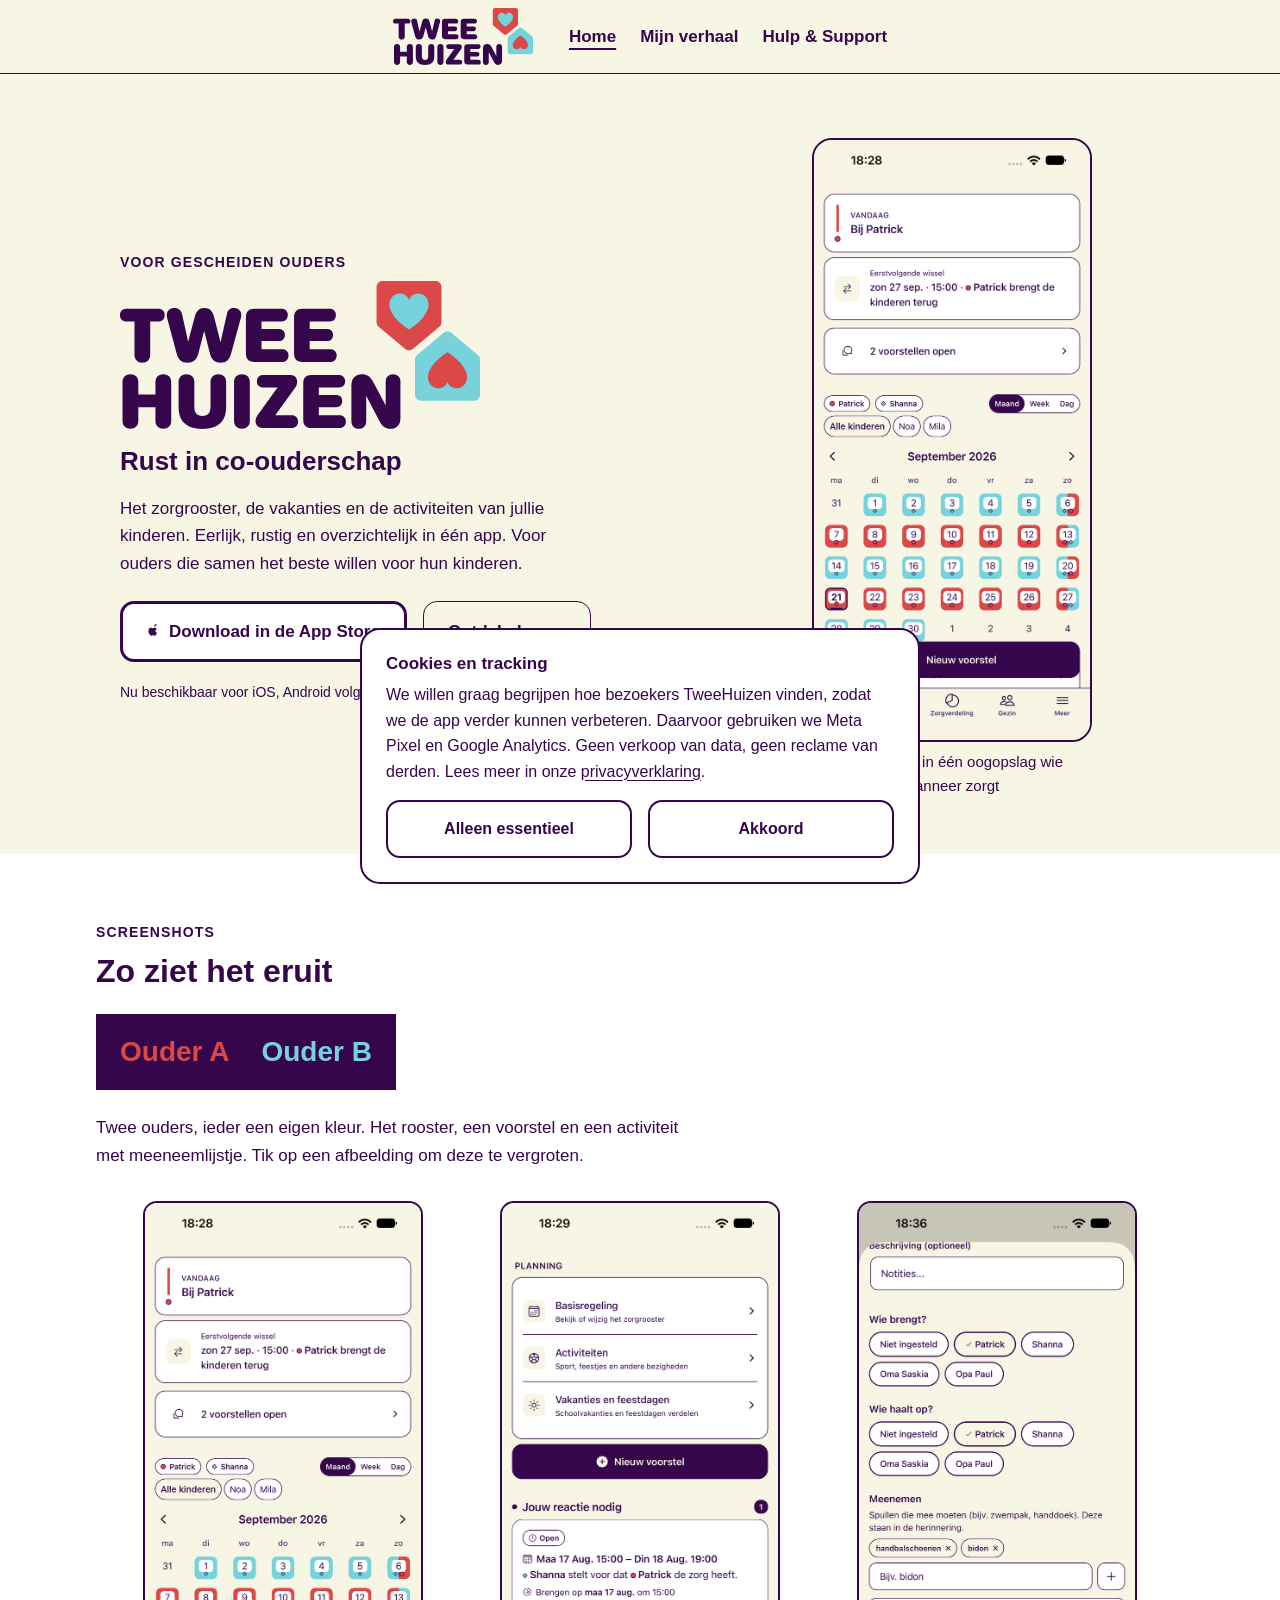
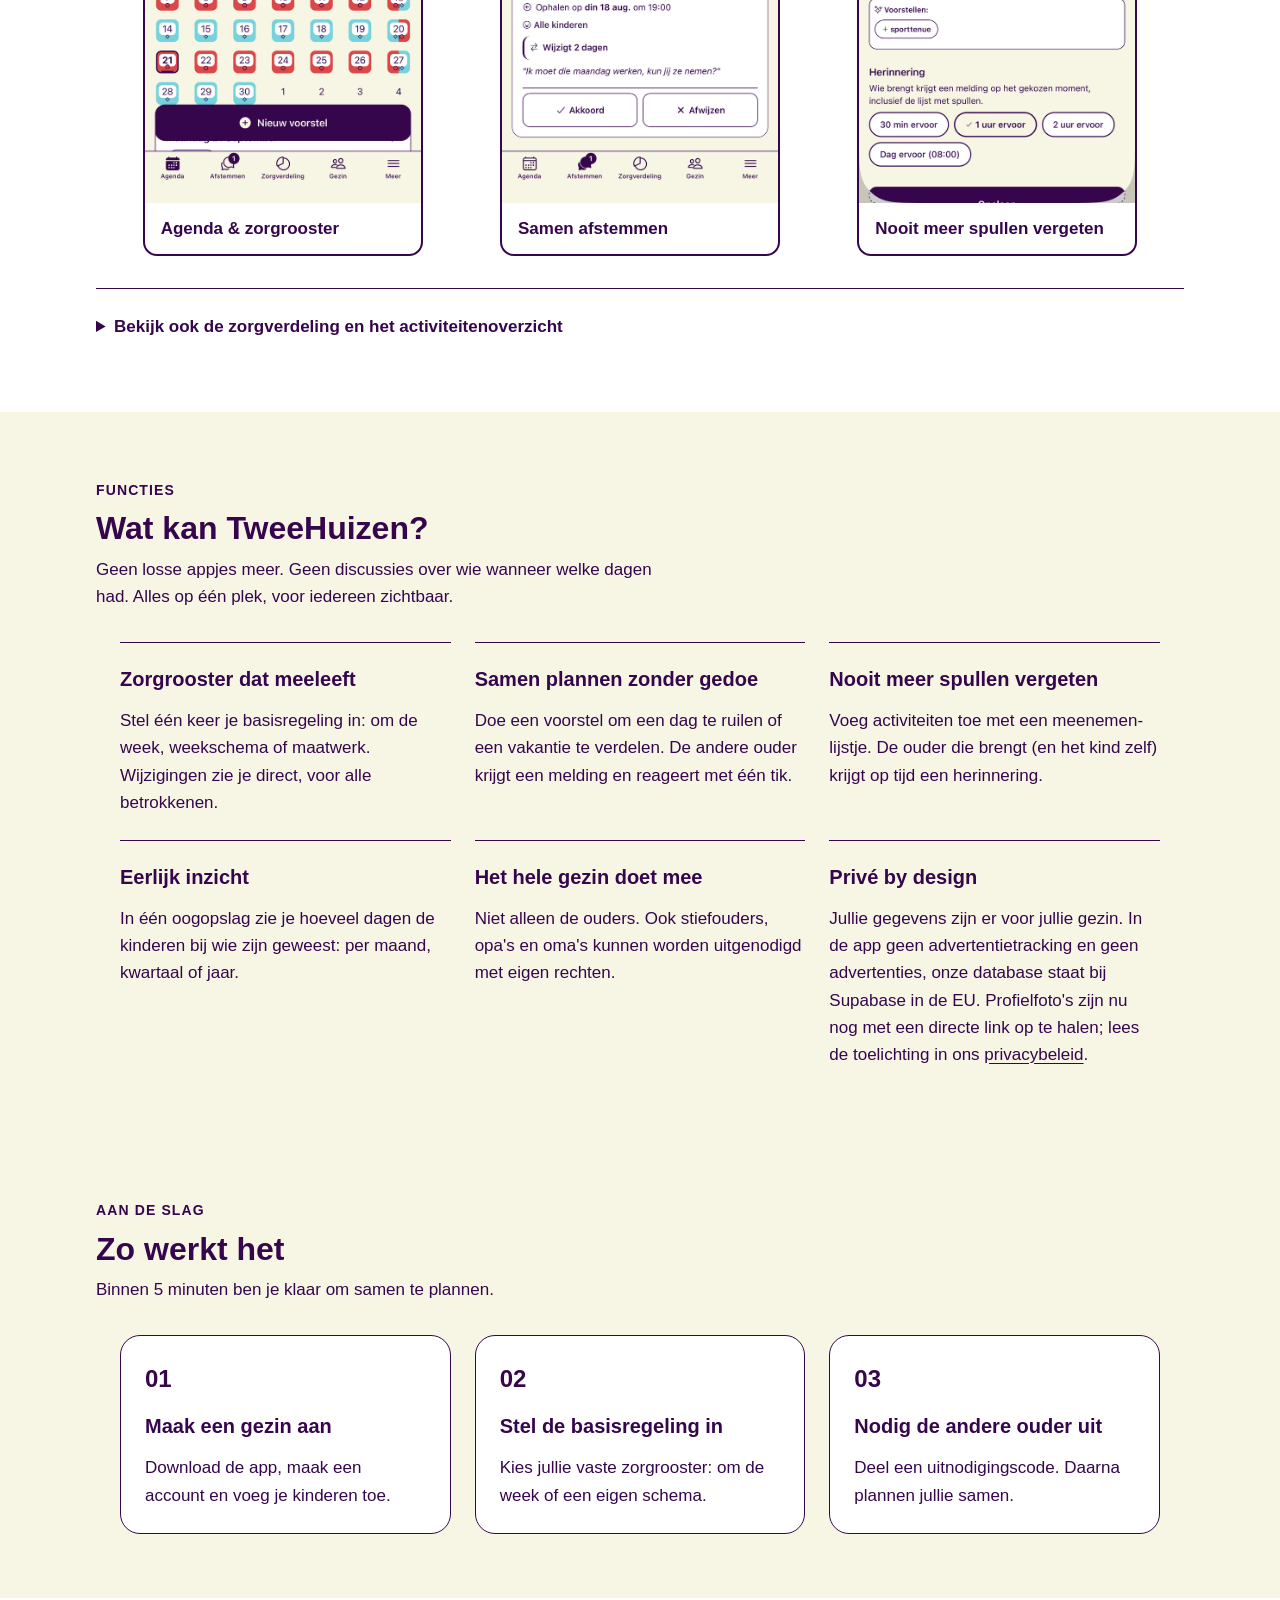
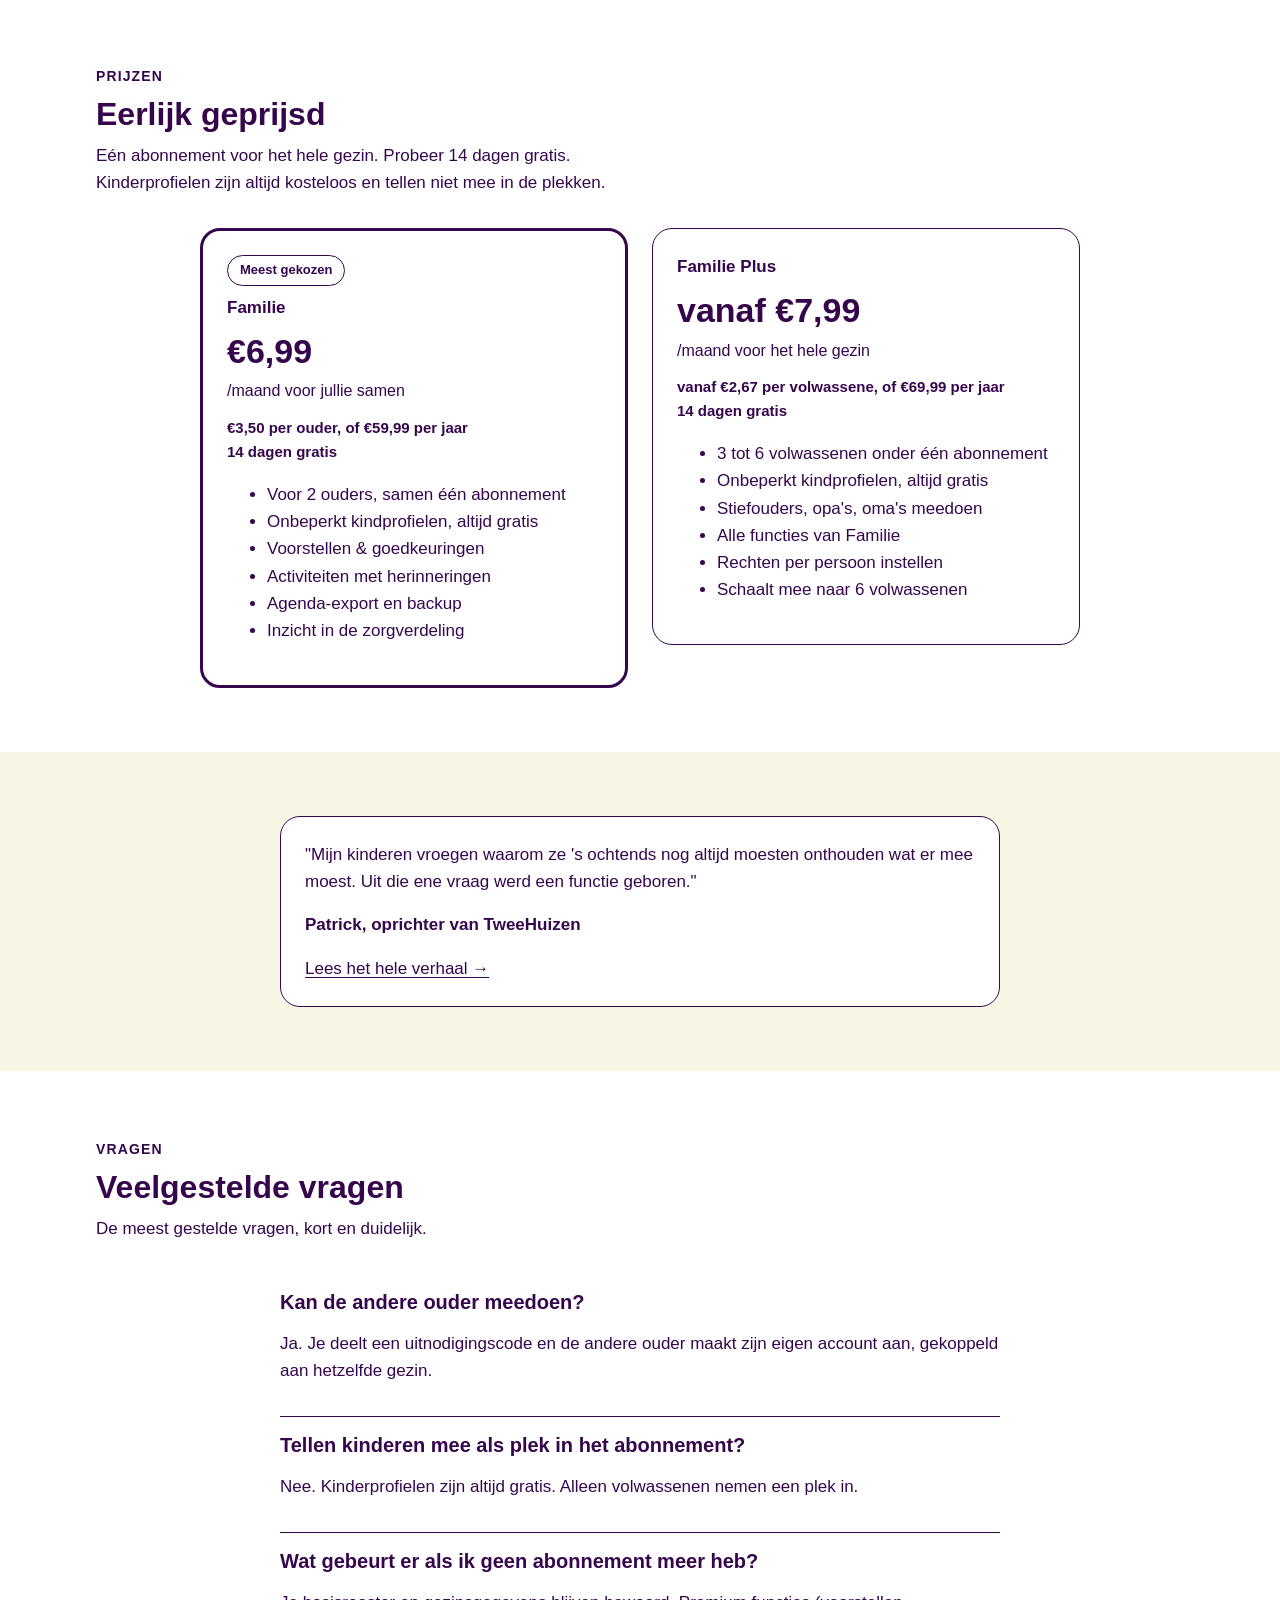
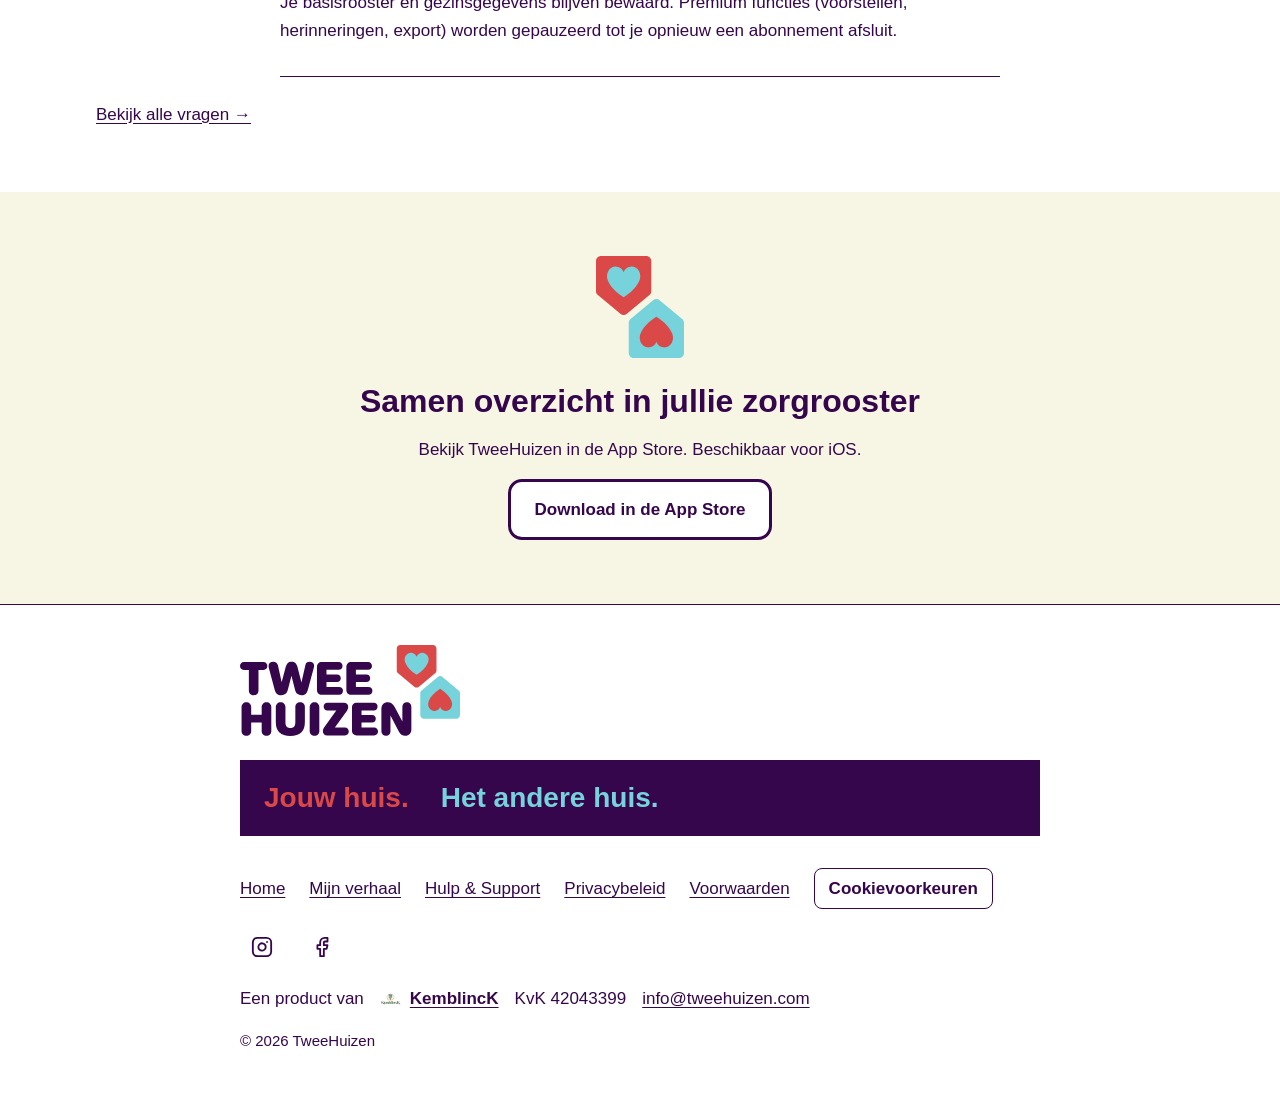
==== index.html @ 3ed76928 "Laat logo en ouderkleuren terugkomen in de site" ====
<!DOCTYPE html>
<html lang="nl">
<head>
<meta charset="utf-8">
<meta name="viewport" content="width=device-width, initial-scale=1">
<title>TweeHuizen | Rust in co-ouderschap</title>
<meta name="description" content="TweeHuizen helpt gescheiden ouders samen het zorgrooster te beheren. Eerlijk, rustig en overzichtelijk. Nu beschikbaar in de App Store.">
<meta name="theme-color" content="#36064D">
<link rel="canonical" href="https://tweehuizen.com/">

<meta property="og:type" content="website">
<meta property="og:site_name" content="TweeHuizen">
<meta property="og:title" content="TweeHuizen | Rust in co-ouderschap">
<meta property="og:description" content="Zorgrooster, vakanties en activiteiten in één app. Gemaakt door een vader van vijf, met zijn kinderen.">
<meta property="og:url" content="https://tweehuizen.com/">
<meta property="og:image" content="https://tweehuizen.com/assets/og-tweehuizen.png?v=2">
<meta property="og:image:width" content="1200">
<meta property="og:image:height" content="630">
<meta property="og:image:alt" content="TweeHuizen, rust in co-ouderschap. Nu in de App Store.">
<meta property="og:locale" content="nl_NL">
<meta name="twitter:card" content="summary_large_image">

<link rel="icon" type="image/png" href="assets/favicon-180.png?v=2">
<link rel="apple-touch-icon" href="assets/favicon-180.png?v=2">

<script type="application/ld+json">
{
  "@context": "https://schema.org",
  "@type": "SoftwareApplication",
  "name": "TweeHuizen",
  "applicationCategory": "LifestyleApplication",
  "operatingSystem": "iOS",
  "description": "Co-ouderschap app voor gescheiden ouders. Agenda, zorgverdeling, vakantieplanning en activiteiten met herinneringen.",
  "url": "https://tweehuizen.com",
  "downloadUrl": "https://apps.apple.com/nl/app/tweehuizen/id6761052772",
  "installUrl": "https://apps.apple.com/nl/app/tweehuizen/id6761052772",
  "inLanguage": "nl-NL",
  "offers": {
    "@type": "AggregateOffer",
    "lowPrice": "6.99",
    "priceCurrency": "EUR",
    "offerCount": "2"
  },
  "publisher": {
    "@type": "Organization",
    "name": "KemblincK",
    "url": "https://kemblinck.nl",
    "email": "info@kemblinck.nl",
    "address": {
      "@type": "PostalAddress",
      "addressLocality": "'s-Gravenhage",
      "addressCountry": "NL"
    },
    "identifier": [
      { "@type": "PropertyValue", "propertyID": "KvK", "value": "42043399" }
    ]
  }
}
</script>

<script type="application/ld+json">
{
  "@context": "https://schema.org",
  "@type": "FAQPage",
  "mainEntity": [
    {
      "@type": "Question",
      "name": "Kan de andere ouder meedoen?",
      "acceptedAnswer": {
        "@type": "Answer",
        "text": "Ja. Je deelt een uitnodigingscode en de andere ouder maakt zijn eigen account aan, gekoppeld aan hetzelfde gezin."
      }
    },
    {
      "@type": "Question",
      "name": "Tellen kinderen mee als plek in het abonnement?",
      "acceptedAnswer": {
        "@type": "Answer",
        "text": "Nee. Kinderprofielen zijn altijd gratis. Alleen volwassenen nemen een plek in."
      }
    },
    {
      "@type": "Question",
      "name": "Wat gebeurt er als ik geen abonnement meer heb?",
      "acceptedAnswer": {
        "@type": "Answer",
        "text": "Je basisrooster en gezinsgegevens blijven bewaard. Premium functies (voorstellen, herinneringen, export) worden gepauzeerd tot je opnieuw een abonnement afsluit."
      }
    }
  ]
}
</script>
<link rel="stylesheet" href="assets/stijl-v2.css?v=4">
</head>
<body>

<a class="skip-link" href="#main">Ga naar hoofdinhoud</a>


<nav class="topnav" aria-label="Hoofdnavigatie">
  <a class="nav-logo" href="index.html" aria-label="TweeHuizen, naar de homepagina"><img src="assets/TH_logo_dark.svg" alt="" width="140" height="57"></a>
  <a href="index.html" aria-current="page">Home</a>
  <a href="ons-verhaal.html">Mijn verhaal</a>
  <a href="support.html">Hulp &amp; Support</a>
</nav>

<main id="main">

<!-- ─── Hero ─────────────────────────── -->
<section class="hero">
  <div class="hero-grid">
    <div class="hero-text">
      <span class="hero-kicker">Voor gescheiden ouders</span>
      <h1 class="hero-logo">
        <img src="assets/TH_logo_dark.svg" alt="TweeHuizen" width="420" height="172">
      </h1>
      <p class="hero-payoff">Rust in co-ouderschap</p>
      <p class="hero-desc">
        Het zorgrooster, de vakanties en de activiteiten van jullie kinderen.
        Eerlijk, rustig en overzichtelijk in één app. Voor ouders die samen het
        beste willen voor hun kinderen.
      </p>
      <div class="hero-ctas">
        <a href="https://apps.apple.com/nl/app/tweehuizen/id6761052772"
           class="btn btn-primary"
           target="_blank"
           rel="noopener"
           aria-label="Download TweeHuizen in de App Store">
          <svg aria-hidden="true" focusable="false" width="14" height="16" viewBox="0 0 305 305" style="vertical-align:-2px;margin-right:8px;fill:currentColor;">
            <path d="M40.74 112.14c-19.06 33.07-6.94 83.27 14.13 113.7 10.53 15.21 21.18 28.86 35.78 28.86.27 0 .54-.01.82-.02 6.86-.27 11.81-2.38 16.6-4.42 5.38-2.3 10.95-4.67 19.7-4.67 8.32 0 13.62 2.3 18.74 4.51 5.05 2.19 10.27 4.45 17.96 4.31 16.43-.31 26.51-15.04 35.4-28.04 9.27-13.55 13.92-26.71 15.49-31.74l.06-.21c.3-.91-.13-1.91-1-2.34-.04-.02-.18-.07-.22-.09-2.95-1.21-28.84-12.43-29.11-43.61-.25-25.34 19.36-38.81 23.29-41.33l.18-.12c.42-.27.71-.71.81-1.21.1-.5-.01-1.02-.3-1.43-13.59-19.86-34.4-22.85-42.78-23.21-1.22-.12-2.48-.18-3.74-.18-9.83 0-19.25 3.71-26.82 6.7-5.23 2.06-9.74 3.84-12.86 3.84-3.5 0-8.04-1.8-13.29-3.89-7.03-2.79-15-5.96-23.43-5.96-.2 0-.4 0-.59.01-19.61.29-38.13 11.51-48.34 29.31zM205.61.21c-11.87.49-26.12 7.81-34.65 17.84-7.4 8.61-14.62 22.97-12.71 37.46.12.91.86 1.6 1.78 1.66.78.04 1.59.09 2.41.09 11.6 0 24.12-6.43 32.69-16.82 9-10.96 13.55-25.04 12.18-37.66-.11-.95-.95-1.65-1.7-1.57z"/>
          </svg>Download in de App Store
        </a>
        <a href="#wat-kan-tweehuizen" class="btn btn-secondary">Ontdek de app</a>
      </div>
      <span class="badge">Nu beschikbaar voor iOS, Android volgt</span>
    </div>
    <div class="hero-visual">
      <div>
        <div class="hero-phone">
          <img src="screenshots/v2/01-agenda.png" alt="De agenda in TweeHuizen met het zorgrooster: gekleurde dagen per ouder en de eerstvolgende wissel" width="640" height="1391" fetchpriority="high">
        </div>
        <p class="hero-phone-caption">De agenda: in één oogopslag wie wanneer zorgt</p>
      </div>
    </div>
  </div>
</section>

<!-- ─── App-screenshots ─────────────────── -->
<section class="section showcase">
  <div class="container">
    <span class="section-kicker">Screenshots</span>
    <h2 class="section-title">Zo ziet het eruit</h2>
    <p class="parent-colors roster-legend"><span class="parent-text-a">Ouder A</span><span class="parent-text-b">Ouder B</span></p>
    <p class="section-sub">Twee ouders, ieder een eigen kleur. Het rooster, een voorstel en een activiteit met meeneemlijstje. Tik op een afbeelding om deze te vergroten.</p>

    <div class="shots-row">
      <figure class="shot">
        <a class="shot-btn" href="screenshots/v2/01-agenda.png" aria-label="Vergroot screenshot: agenda en zorgrooster">
          <img src="screenshots/v2/01-agenda.png" alt="Agendaweergave met het zorgrooster in TweeHuizen" width="640" height="1391" loading="lazy">
        </a>
        <figcaption>Agenda &amp; zorgrooster</figcaption>
      </figure>
      <figure class="shot">
        <a class="shot-btn" href="screenshots/v2/02-afstemmen.png" aria-label="Vergroot screenshot: samen afstemmen">
          <img src="screenshots/v2/02-afstemmen.png" alt="Voorstel om een dag te ruilen, met goedkeuring in één tik" width="640" height="1391" loading="lazy">
        </a>
        <figcaption>Samen afstemmen</figcaption>
      </figure>
      <figure class="shot">
        <a class="shot-btn" href="screenshots/v2/06-activiteit-detail.png" aria-label="Vergroot screenshot: activiteit met meenemen-lijstje">
          <img src="screenshots/v2/06-activiteit-detail.png" alt="Activiteit met meenemen-lijstje" width="640" height="1391" loading="lazy">
        </a>
        <figcaption>Nooit meer spullen vergeten</figcaption>
      </figure>
    </div>
    <details class="extra-shots">
      <summary>Bekijk ook de zorgverdeling en het activiteitenoverzicht</summary>
      <div class="shots-row shots-extra">
      <figure class="shot">
        <a class="shot-btn" href="screenshots/v2/03-zorgverdeling.png" aria-label="Vergroot screenshot: eerlijk inzicht in de zorgverdeling">
          <img src="screenshots/v2/03-zorgverdeling.png" alt="Inzicht in de zorgverdeling per maand" width="640" height="1391" loading="lazy">
        </a>
        <figcaption>Eerlijk inzicht</figcaption>
      </figure>
      <figure class="shot">
        <a class="shot-btn" href="screenshots/v2/05-activiteiten.png" aria-label="Vergroot screenshot: activiteiten en herinneringen">
          <img src="screenshots/v2/05-activiteiten.png" alt="Overzicht van activiteiten met herinneringen" width="640" height="1391" loading="lazy">
        </a>
        <figcaption>Activiteiten &amp; herinneringen</figcaption>
      </figure>
      </div>
    </details>
  </div>
</section>

<!-- ─── Wat kan TweeHuizen? ─────────── -->
<section class="section" id="wat-kan-tweehuizen">
  <div class="container">
    <span class="section-kicker">Functies</span>
    <h2 class="section-title">Wat kan TweeHuizen?</h2>
    <p class="section-sub">
      Geen losse appjes meer. Geen discussies over wie wanneer welke dagen had.
      Alles op één plek, voor iedereen zichtbaar.
    </p>

    <div class="features-grid">
      <div class="feature">
        <h3>Zorgrooster dat meeleeft</h3>
        <p>Stel één keer je basisregeling in: om de week, weekschema of maatwerk.
           Wijzigingen zie je direct, voor alle betrokkenen.</p>
      </div>

      <div class="feature">
        <h3>Samen plannen zonder gedoe</h3>
        <p>Doe een voorstel om een dag te ruilen of een vakantie te verdelen.
           De andere ouder krijgt een melding en reageert met één tik.</p>
      </div>

      <div class="feature">
        <h3>Nooit meer spullen vergeten</h3>
        <p>Voeg activiteiten toe met een meenemen-lijstje. De ouder die brengt
           (en het kind zelf) krijgt op tijd een herinnering.</p>
      </div>

      <div class="feature">
        <h3>Eerlijk inzicht</h3>
        <p>In één oogopslag zie je hoeveel dagen de kinderen bij wie zijn
           geweest: per maand, kwartaal of jaar.</p>
      </div>

      <div class="feature">
        <h3>Het hele gezin doet mee</h3>
        <p>Niet alleen de ouders. Ook stiefouders, opa's en oma's kunnen
           worden uitgenodigd met eigen rechten.</p>
      </div>

      <div class="feature">
        <h3>Privé by design</h3>
        <p>Jullie gegevens zijn er voor jullie gezin. In de app geen advertentietracking
           en geen advertenties, onze database staat bij Supabase in de EU. Profielfoto's zijn nu nog met een directe link op te halen; lees de toelichting in ons <a href="privacy.html">privacybeleid</a>.</p>
      </div>
    </div>
  </div>
</section>

<!-- ─── Hoe het werkt ──────────────────── -->
<section class="section">
  <div class="container">
    <span class="section-kicker">Aan de slag</span>
    <h2 class="section-title">Zo werkt het</h2>
    <p class="section-sub">Binnen 5 minuten ben je klaar om samen te plannen.</p>

    <ol class="steps">
      <li class="step">
        <h3>Maak een gezin aan</h3>
        <p>Download de app, maak een account en voeg je kinderen toe.</p>
      </li>
      <li class="step">
        <h3>Stel de basisregeling in</h3>
        <p>Kies jullie vaste zorgrooster: om de week of een eigen schema.</p>
      </li>
      <li class="step">
        <h3>Nodig de andere ouder uit</h3>
        <p>Deel een uitnodigingscode. Daarna plannen jullie samen.</p>
      </li>

    </ol>
  </div>
</section>

<!-- ─── Abonnementen ───────────────────── -->
<section class="section vlak-wit">
  <div class="container">
    <span class="section-kicker">Prijzen</span>
    <h2 class="section-title">Eerlijk geprijsd</h2>
    <p class="section-sub">
      Eén abonnement voor het hele gezin. Probeer 14 dagen gratis.
      Kinderprofielen zijn altijd kosteloos en tellen niet mee in de plekken.
    </p>

    <div class="plans">
      <div class="plan popular">
        <span class="plan-tag">Meest gekozen</span>
        <div class="plan-name">Familie</div>
        <div class="plan-price">€6,99<small> /maand voor jullie samen</small></div>
        <div class="plan-yearly">€3,50 per ouder, of €59,99 per jaar</div>
        <div class="plan-trial">14 dagen gratis</div>
        <ul>
          <li>Voor 2 ouders, samen één abonnement</li>
          <li>Onbeperkt kindprofielen, altijd gratis</li>
          <li>Voorstellen &amp; goedkeuringen</li>
          <li>Activiteiten met herinneringen</li>
          <li>Agenda-export en backup</li>
          <li>Inzicht in de zorgverdeling</li>
        </ul>
      </div>

      <div class="plan">
        <div class="plan-name">Familie Plus</div>
        <div class="plan-price">vanaf €7,99<small> /maand voor het hele gezin</small></div>
        <div class="plan-yearly">vanaf €2,67 per volwassene, of €69,99 per jaar</div>
        <div class="plan-trial">14 dagen gratis</div>
        <ul>
          <li>3 tot 6 volwassenen onder één abonnement</li>
          <li>Onbeperkt kindprofielen, altijd gratis</li>
          <li>Stiefouders, opa's, oma's meedoen</li>
          <li>Alle functies van Familie</li>
          <li>Rechten per persoon instellen</li>
          <li>Schaalt mee naar 6 volwassenen</li>
        </ul>
      </div>
    </div>
  </div>
</section>

<!-- ─── Verhaal teaser ─────────────────── -->
<section class="section">
  <div class="container">
    <div class="story-teaser">
      <blockquote>
        "Mijn kinderen vroegen waarom ze 's ochtends nog altijd moesten onthouden
        wat er mee moest. Uit die ene vraag werd een functie geboren."
      </blockquote>
      <p class="story-teaser-author">Patrick, oprichter van TweeHuizen</p>
      <a href="ons-verhaal.html">Lees het hele verhaal →</a>
    </div>
  </div>
</section>

<!-- ─── FAQ teaser ──────────────────────── -->
<section class="section vlak-wit">
  <div class="container">
    <span class="section-kicker">Vragen</span>
    <h2 class="section-title">Veelgestelde vragen</h2>
    <p class="section-sub">De meest gestelde vragen, kort en duidelijk.</p>

    <div class="faq-list">
      <div class="faq-item">
        <h3>Kan de andere ouder meedoen?</h3>
        <p>Ja. Je deelt een uitnodigingscode en de andere ouder maakt zijn eigen
           account aan, gekoppeld aan hetzelfde gezin.</p>
      </div>
      <div class="faq-item">
        <h3>Tellen kinderen mee als plek in het abonnement?</h3>
        <p>Nee. Kinderprofielen zijn altijd gratis. Alleen volwassenen nemen een plek in.</p>
      </div>
      <div class="faq-item">
        <h3>Wat gebeurt er als ik geen abonnement meer heb?</h3>
        <p>Je basisrooster en gezinsgegevens blijven bewaard. Premium functies
           (voorstellen, herinneringen, export) worden gepauzeerd tot je opnieuw
           een abonnement afsluit.</p>
      </div>
    </div>

    <div class="faq-more">
      <a href="support.html">Bekijk alle vragen →</a>
    </div>
  </div>
</section>

<section class="section download-section">
  <div class="container">
    <img class="download-brand" src="assets/TH_icon.svg" alt="" width="88" height="88">
    <h2>Samen overzicht in jullie zorgrooster</h2>
    <p>Bekijk TweeHuizen in de App Store. Beschikbaar voor iOS.</p>
    <a class="btn btn-primary" href="https://apps.apple.com/nl/app/tweehuizen/id6761052772" target="_blank" rel="noopener">Download in de App Store</a>
  </div>
</section>
</main>

<!-- ─── Footer ──────────────────────────── -->
<footer class="footer" role="contentinfo">
  <div class="footer-container">
    <a class="footer-brand" href="index.html" aria-label="TweeHuizen"><img src="assets/TH_logo_dark.svg" alt="" width="220" height="90"></a>
    <p class="parent-colors footer-parent-colors"><span class="parent-text-a">Jouw huis.</span> <span class="parent-text-b">Het andere huis.</span></p>
    <div class="footer-links">
      <a href="index.html">Home</a>
      <span aria-hidden="true"> · </span>
      <a href="ons-verhaal.html">Mijn verhaal</a>
      <span aria-hidden="true"> · </span>
      <a href="support.html">Hulp &amp; Support</a>
      <span aria-hidden="true"> · </span>
      <a href="privacy.html">Privacybeleid</a>
      <span aria-hidden="true"> · </span>
      <a href="voorwaarden.html">Voorwaarden</a>
    
      <button type="button" class="cookie-link" onclick="window.tweeHuizenCookievoorkeuren &amp;&amp; window.tweeHuizenCookievoorkeuren();">Cookievoorkeuren</button>
    </div>
    <nav class="footer-social" aria-label="Volg TweeHuizen op social media">
      <a href="https://www.instagram.com/twee.huizen" target="_blank" rel="noopener" aria-label="TweeHuizen op Instagram">
        <svg viewBox="0 0 24 24" fill="none" stroke="currentColor" stroke-width="2" stroke-linecap="round" stroke-linejoin="round" aria-hidden="true">
          <rect x="2" y="2" width="20" height="20" rx="5" ry="5"></rect>
          <path d="M16 11.37A4 4 0 1 1 12.63 8 4 4 0 0 1 16 11.37z"></path>
          <line x1="17.5" y1="6.5" x2="17.51" y2="6.5"></line>
        </svg>
      </a>
      <a href="https://www.facebook.com/share/1awK8HkGwE/" target="_blank" rel="noopener" aria-label="TweeHuizen op Facebook">
        <svg viewBox="0 0 24 24" fill="none" stroke="currentColor" stroke-width="2" stroke-linecap="round" stroke-linejoin="round" aria-hidden="true">
          <path d="M18 2h-3a5 5 0 0 0-5 5v3H7v4h3v8h4v-8h3l1-4h-4V7a1 1 0 0 1 1-1h3z"></path>
        </svg>
      </a>
    </nav>
    <address class="footer-legal">
      Een product van <a href="https://kemblinck.nl" class="footer-kemblinck"><img src="kemblinck-logo-64.png?v=1" alt="" class="footer-kemblinck__logo" width="22" height="22"><strong>KemblincK</strong></a><br>
      KvK 42043399<span class="footer-sep" aria-hidden="true">·</span><a href="mailto:info@tweehuizen.com">info@tweehuizen.com</a>
    </address>
    <div class="footer-copy">&copy; <span id="year">2026</span> TweeHuizen</div>
  </div>
</footer>

<script>
  var y = document.getElementById('year');
  if (y) { y.textContent = new Date().getFullYear(); }
</script>

<!-- Lightbox voor de app-screenshots. Toegankelijk conform review:
     focus-containment (Tab blijft binnen de dialog), Escape, focus terug
     naar de opener, iOS-veilige scroll-lock, boven de cookiebanner. -->
<div class="lightbox" id="lightbox" role="dialog" aria-modal="true" aria-labelledby="lightbox-caption" hidden>
  <button type="button" class="lightbox-close" id="lightbox-close" aria-label="Sluiten">&times;</button>
  <figure style="margin:0;display:flex;flex-direction:column;align-items:center;gap:14px;">
    <img id="lightbox-img" src="" alt="">
    <figcaption id="lightbox-caption"></figcaption>
  </figure>
</div>
<script>
(function () {
  'use strict';
  var box = document.getElementById('lightbox');
  var img = document.getElementById('lightbox-img');
  var caption = document.getElementById('lightbox-caption');
  var closeBtn = document.getElementById('lightbox-close');
  var opener = null;
  var savedScrollY = 0;

  function lockScroll() {
    // iOS Safari: overflow:hidden op body is niet genoeg; position:fixed
    // met bewaarde scrollpositie voorkomt scroll-bleed en positieverlies.
    savedScrollY = window.pageYOffset || document.documentElement.scrollTop || 0;
    document.body.style.position = 'fixed';
    document.body.style.top = -savedScrollY + 'px';
    document.body.style.width = '100%';
  }
  function unlockScroll() {
    document.body.style.position = '';
    document.body.style.top = '';
    document.body.style.width = '';
    window.scrollTo(0, savedScrollY);
  }
  function open(link) {
    var thumb = link.querySelector('img');
    var fig = link.parentNode;
    var cap = fig ? fig.querySelector('figcaption') : null;
    img.src = thumb.currentSrc || thumb.src;
    img.alt = thumb.alt;
    caption.textContent = cap ? cap.textContent : 'Vergroot screenshot';
    opener = link;
    box.hidden = false;
    document.querySelectorAll('body > *:not(#lightbox)').forEach(function (el) { el.inert = true; });
    lockScroll();
    closeBtn.focus();
  }
  function close() {
    box.hidden = true;
    document.querySelectorAll('body > *').forEach(function (el) { el.inert = false; });
    img.src = '';
    unlockScroll();
    if (opener) { opener.focus(); opener = null; }
  }
  Array.prototype.forEach.call(document.querySelectorAll('.shot-btn'), function (link) {
    link.addEventListener('click', function (e) {
      e.preventDefault(); // zonder JS opent de href de afbeelding zelf
      open(link);
    });
  });
  closeBtn.addEventListener('click', close);
  box.addEventListener('click', function (e) { if (e.target === box) close(); });
  document.addEventListener('keydown', function (e) {
    if (box.hidden) return;
    if (e.key === 'Escape' || e.key === 'Esc') close();
    // Focus-containment: de sluitknop is het enige interactieve element in
    // de dialog, dus Tab en Shift+Tab blijven daarop staan (aria-modal).
    if (e.key === 'Tab') { e.preventDefault(); closeBtn.focus(); }
  });
})();
</script>
<script src="consent.js?v=3" defer></script>
</body>
</html>
---- assets/stijl-v2.css ----
/* TweeHuizen, huisstijl van Steven. Eén stijlblad voor alle pagina's.
   Volgorde: tokens, basis, componenten, paginavarianten, mediaqueries.
   Regels die niet onderhandelbaar zijn:
   1. Alleen deze vier kleuren plus wit. Geen afgeleide tinten.
   2. Gewone tekst is paars op crème of paars op wit.
      Aanvulling Patrick 21 september: koraal en aqua ook als tekstkleur.
      Gebruik deze accenten groot en vet op paars voor voldoende contrast.
   3. Koraal is ouder A, aqua is ouder B. Geen decoratie.
   4. Geen gradients, schaduwen of filters. De overlay van de lightbox is de
      enige transparantie. */

:root {
  --merk-paars: #36064D;
  --merk-creme: #F7F6E5;
  --merk-koraal: #DA4848;
  --merk-aqua: #76D2DB;
  --merk-wit: #FFFFFF;

  --achtergrond: var(--merk-creme);
  --oppervlak: var(--merk-wit);
  --tekst: var(--merk-paars);
  --rand: var(--merk-paars);
  --actie: var(--merk-paars);
  --op-actie: var(--merk-paars);
  --ouder-a: var(--merk-koraal);
  --ouder-b: var(--merk-aqua);
  --overlay: rgba(54, 6, 77, 0.55);

  /* Eén plek voor het lettertype. Zodra het besluit A, B of C valt, is dit
     de enige regel die verandert. */
  --letter-kop: -apple-system, BlinkMacSystemFont, "Segoe UI", Roboto, sans-serif;
  --letter-tekst: -apple-system, BlinkMacSystemFont, "Segoe UI", Roboto, sans-serif;

  --ruimte-xs: 4px;
  --ruimte-s: 8px;
  --ruimte-m: 16px;
  --ruimte-l: 24px;
  --ruimte-xl: 40px;
  --ruimte-xxl: 64px;
  --rond-s: 8px;
  --rond-m: 14px;
  --rond-l: 20px;
  --lijn: 1px solid var(--rand);
  --lijn-dik: 2px solid var(--rand);
  --breedte: 800px;
}

/* ─── Basis ─────────────────────────────────────────── */

*, *::before, *::after { box-sizing: border-box; }

html { -webkit-text-size-adjust: 100%; }

body {
  margin: 0;
  background: var(--achtergrond);
  color: var(--tekst);
  font-family: var(--letter-tekst);
  font-size: 17px;
  line-height: 1.6;
}

h1, h2, h3 {
  font-family: var(--letter-kop);
  font-weight: 700;
  line-height: 1.2;
  margin: 0 0 var(--ruimte-m);
}

h1 { font-size: clamp(32px, 6vw, 48px); }
h2 { font-size: clamp(24px, 4vw, 32px); }
h3 { font-size: 20px; }

p { margin: 0 0 var(--ruimte-m); }

a { color: var(--tekst); text-decoration: underline; text-underline-offset: 3px; }

a:focus-visible, button:focus-visible, summary:focus-visible, [tabindex]:focus-visible {
  outline: 2px solid var(--actie);
  outline-offset: 2px;
  border-radius: var(--rond-s);
}

/* Focus blijft zichtbaar op de witte voettekst. */
.footer a:focus-visible, .footer button:focus-visible, .voettekst a:focus-visible {
  outline-color: var(--actie);
}

/* De schermafbeeldingknoppen snijden een buitenliggende rand af, dus die
   markering gaat naar binnen. */
.shot-btn:focus-visible { outline: none; }
.shot-btn:focus-visible .shot { outline: 3px solid var(--actie); outline-offset: -3px; }

img { max-width: 100%; height: auto; }

/* Ankers moeten onder de vaste navigatie uit komen. */
:target, [id] { scroll-margin-top: 88px; }

.container { max-width: var(--breedte); margin: 0 auto; padding: 0 var(--ruimte-l); }

.overslaan {
  position: absolute;
  left: -9999px;
}
.overslaan:focus {
  left: var(--ruimte-m);
  top: var(--ruimte-m);
  z-index: 200;
  background: var(--oppervlak);
  padding: var(--ruimte-s) var(--ruimte-m);
  border: var(--lijn-dik);
  border-radius: var(--rond-s);
}

/* ─── Componenten ───────────────────────────────────── */

.topnav {
  position: sticky;
  top: 0;
  z-index: 100;
  background: var(--achtergrond);
  border-bottom: var(--lijn);
  padding: var(--ruimte-m) var(--ruimte-l);
  text-align: center;
}
.topnav a { margin: 0 var(--ruimte-m); text-decoration: none; font-weight: 600; }
.topnav a:hover { text-decoration: underline; }

.knop {
  display: inline-flex;
  align-items: center;
  gap: var(--ruimte-s);
  padding: 14px var(--ruimte-l);
  border-radius: var(--rond-m);
  font-weight: 700;
  text-decoration: none;
  border: var(--lijn-dik);
  cursor: pointer;
}
.knop-primair { background: var(--oppervlak); color: var(--tekst); border-color: var(--actie); }
.knop-secundair { background: var(--oppervlak); color: var(--tekst); }

.kaart {
  background: var(--oppervlak);
  border: var(--lijn);
  border-radius: var(--rond-l);
  padding: var(--ruimte-l);
}

.vlak-creme { background: var(--achtergrond); }

/* Ouderkleuren: alleen als VLAK met een paars label ernaast, nooit als
   tekstkleur. Aqua krijgt een paarse contour omdat het zelf te licht is. */
.ouder-stip {
  display: inline-block;
  width: 14px;
  height: 14px;
  border-radius: 50%;
  border: 1px solid var(--rand);
  vertical-align: -2px;
  margin-right: var(--ruimte-xs);
}
.ouder-a { background: var(--ouder-a); }
.ouder-b { background: var(--ouder-b); }

.lijst-vink { list-style: none; padding: 0; margin: 0; }
.lijst-vink li { padding-left: 28px; position: relative; margin-bottom: var(--ruimte-s); }
.lijst-vink li::before {
  content: "";
  position: absolute;
  left: 0;
  top: 8px;
  width: 14px;
  height: 8px;
  border-left: var(--lijn-dik);
  border-bottom: var(--lijn-dik);
  transform: rotate(-45deg);
}

details.faq {
  border-bottom: var(--lijn);
  padding: var(--ruimte-m) 0;
}
details.faq summary {
  cursor: pointer;
  font-weight: 700;
  list-style: none;
  display: flex;
  justify-content: space-between;
  gap: var(--ruimte-m);
}
details.faq summary::-webkit-details-marker { display: none; }
details.faq summary::after { content: "+"; font-weight: 700; }
details.faq[open] summary::after { content: "\2212"; }

.schermbeeld {
  border: var(--lijn-dik);
  border-radius: var(--rond-l);
  background: var(--oppervlak);
  padding: var(--ruimte-s);
}

.voettekst {
  background: var(--oppervlak);
  color: var(--tekst);
  padding: var(--ruimte-xl) var(--ruimte-l);
  margin-top: var(--ruimte-xxl);
}
.voettekst a { color: var(--tekst); }

.banner-cookies {
  position: fixed;
  left: var(--ruimte-m);
  right: var(--ruimte-m);
  bottom: var(--ruimte-m);
  z-index: 150;
  background: var(--oppervlak);
  border: var(--lijn-dik);
  border-radius: var(--rond-l);
  padding: var(--ruimte-l);
}

.overlay-laag {
  position: fixed;
  inset: 0;
  background: var(--overlay);
  z-index: 140;
}

/* ─── Mediaqueries ──────────────────────────────────── */

@media (max-width: 480px) {
  body { font-size: 16px; }
  .container { padding: 0 var(--ruimte-m); }
  .topnav a { margin: 0 var(--ruimte-s); }
  .voettekst { padding: var(--ruimte-l) var(--ruimte-m); }
}

/* ─── Paginaonderdelen van index.html ───────────────── */

.hero { padding: var(--ruimte-xxl) var(--ruimte-l) var(--ruimte-xl); }
.hero-grid {
  max-width: 1040px;
  margin: 0 auto;
  display: grid;
  grid-template-columns: 1fr 1fr;
  gap: var(--ruimte-xl);
  align-items: center;
}
.hero-kicker, .section-kicker {
  display: inline-block;
  font-size: 14px;
  font-weight: 700;
  letter-spacing: 0.08em;
  text-transform: uppercase;
  margin-bottom: var(--ruimte-s);
}
.hero-logo { margin-bottom: var(--ruimte-xs); }
.hero-payoff { font-size: 20px; font-weight: 600; margin-bottom: var(--ruimte-m); }
.hero-desc { max-width: 46ch; }
.hero-ctas { display: flex; flex-wrap: wrap; gap: var(--ruimte-m); margin: var(--ruimte-l) 0 var(--ruimte-m); }
.hero-phone { border: var(--lijn-dik); border-radius: var(--rond-l); overflow: hidden; background: var(--oppervlak); }
.hero-phone img { display: block; }
.hero-phone-caption { font-size: 15px; margin-top: var(--ruimte-s); text-align: center; }

.badge {
  display: inline-block;
  border: var(--lijn);
  border-radius: 999px;
  padding: 6px 14px;
  font-size: 14px;
  font-weight: 600;
}

.btn { /* oude naam, zelfde gedrag als .knop */
  display: inline-flex;
  align-items: center;
  padding: 14px var(--ruimte-l);
  border-radius: var(--rond-m);
  font-weight: 700;
  text-decoration: none;
  border: var(--lijn-dik);
}
.btn-primary { background: var(--oppervlak); color: var(--tekst); }
.btn-secondary { background: var(--oppervlak); color: var(--tekst); }

.pillars { padding: var(--ruimte-xl) var(--ruimte-l); }
.pillars-grid, .features-grid, .steps, .plans, .shots-row {
  max-width: 1040px;
  margin: 0 auto;
  display: grid;
  gap: var(--ruimte-l);
}
.pillars-grid, .features-grid, .steps { grid-template-columns: repeat(3, 1fr); }
.plans { grid-template-columns: repeat(2, 1fr); max-width: 760px; }
.shots-row { grid-template-columns: repeat(3, 1fr); }

.pillar, .feature, .step, .plan, .story-teaser {
  background: var(--oppervlak);
  border: var(--lijn);
  border-radius: var(--rond-l);
  padding: var(--ruimte-l);
}
.pillar-icon, .feature-icon { font-size: 28px; margin-bottom: var(--ruimte-s); }

.section { padding: var(--ruimte-xxl) var(--ruimte-l); }
.section-title { margin-bottom: var(--ruimte-s); }
.section-sub { max-width: 62ch; margin-bottom: var(--ruimte-xl); }

.shot { border: var(--lijn-dik); border-radius: var(--rond-m); overflow: hidden; background: var(--oppervlak); }
.shot img { display: block; }
.shot-btn { display: block; padding: 0; border: 0; background: none; cursor: pointer; width: 100%; }

.plan { text-align: left; }
.plan.popular { border-width: 3px; }
.plan-tag {
  display: inline-block;
  border: var(--lijn);
  border-radius: 999px;
  padding: 4px 12px;
  font-size: 13px;
  font-weight: 700;
  margin-bottom: var(--ruimte-s);
}
.plan-name { font-weight: 700; }
.plan-price { font-size: 34px; font-weight: 700; line-height: 1.1; }
.plan-yearly, .plan-trial { font-size: 15px; font-weight: 600; }

.faq-list { max-width: 720px; margin: 0 auto; }
.faq-item { border-bottom: var(--lijn); padding: var(--ruimte-m) 0; }
.faq-more { margin-top: var(--ruimte-l); }

.story-teaser { max-width: 720px; margin: 0 auto; }
.story-teaser-author { font-weight: 700; margin-top: var(--ruimte-m); }

.muted { font-size: 15px; }
.accent { font-weight: 700; }

.footer { background: var(--oppervlak); color: var(--tekst); padding: var(--ruimte-xl) var(--ruimte-l); margin-top: var(--ruimte-xxl); }
.footer a { color: var(--tekst); }
.footer-container { max-width: var(--breedte); margin: 0 auto; }
.footer-links, .footer-legal, .footer-social { display: flex; flex-wrap: wrap; gap: var(--ruimte-m); margin-bottom: var(--ruimte-m); }
.footer-copy { font-size: 15px; }
.footer-kemblinck { display: flex; align-items: center; gap: var(--ruimte-s); margin-top: var(--ruimte-l); }
.footer-kemblinck__logo { width: 32px; height: 32px; }

.lightbox {
  position: fixed;
  inset: 0;
  /* De pagina zet hem aan en uit met het hidden-attribuut. Zonder deze regel
     lag de overlay standaard over de hele pagina. */
  background: var(--overlay);
  display: flex;
  align-items: center;
  justify-content: center;
  padding: var(--ruimte-l);
  /* Boven de cookiebanner (9999): de lichtbak is modaal en vangt alle focus,
     dus een banner eronder zou onbereikbaar zijn. Codex-review 21 sep. */
  z-index: 10000;
}
.lightbox[hidden] { display: none; }
.lightbox img { max-height: 90vh; border-radius: var(--rond-m); }
.lightbox figcaption {
  /* Eigen ondoorzichtig vlak: paarse tekst op de overlay haalde maar 3,84:1. */
  background: var(--achtergrond);
  color: var(--tekst);
  border-radius: var(--rond-s);
  padding: var(--ruimte-s) var(--ruimte-m);
  margin-top: var(--ruimte-m);
  text-align: center;
}
.lightbox-close {
  position: absolute;
  top: var(--ruimte-m);
  right: var(--ruimte-m);
  background: var(--oppervlak);
  color: var(--tekst);
  border: var(--lijn-dik);
  border-radius: 999px;
  width: 44px;
  height: 44px;
  font-size: 22px;
  cursor: pointer;
}

.skip-link { position: absolute; left: -9999px; }
.skip-link:focus {
  left: var(--ruimte-m);
  top: var(--ruimte-m);
  z-index: 200;
  background: var(--oppervlak);
  padding: var(--ruimte-s) var(--ruimte-m);
  border: var(--lijn-dik);
  border-radius: var(--rond-s);
}

@media (max-width: 860px) {
  .hero-grid, .pillars-grid, .features-grid, .steps, .plans, .shots-row {
    grid-template-columns: 1fr;
  }
  .hero { padding-top: var(--ruimte-xl); }
  .section { padding: var(--ruimte-xl) var(--ruimte-m); }
}

/* Afwisseling tussen de crème pagina en witte secties. */
.vlak-wit { background: var(--oppervlak); }

/* ─── Cookiebanner (markup komt uit consent.js) ─────── */

#th-consent {
  position: fixed;
  left: var(--ruimte-m);
  right: var(--ruimte-m);
  bottom: var(--ruimte-m);
  z-index: 9999;
  max-width: 560px;
  margin: 0 auto;
  background: var(--oppervlak);
  color: var(--tekst);
  border: var(--lijn-dik);
  border-radius: var(--rond-l);
  padding: var(--ruimte-l);
  font-size: 16px;
  line-height: 1.6;
}
#th-consent h3 { font-size: 17px; margin: 0 0 var(--ruimte-s); }
#th-consent p { margin: 0 0 var(--ruimte-m); }
#th-consent .th-btns { display: flex; gap: var(--ruimte-m); flex-wrap: wrap; }
#th-consent button {
  flex: 1;
  min-width: 140px;
  padding: 14px var(--ruimte-l);
  border-radius: var(--rond-m);
  border: var(--lijn-dik);
  font: inherit;
  font-weight: 700;
  cursor: pointer;
}
#th-consent .th-accept { background: var(--oppervlak); color: var(--tekst); }
#th-consent .th-decline { background: var(--oppervlak); color: var(--tekst); }

@media (max-width: 480px) {
  #th-consent { left: var(--ruimte-s); right: var(--ruimte-s); bottom: var(--ruimte-s); padding: var(--ruimte-m); }
}

/* ─── Onderdelen van de overige pagina's ────────────── */

.page-header { padding: var(--ruimte-xxl) var(--ruimte-l) var(--ruimte-l); }
.page-kicker {
  display: inline-block;
  font-size: 14px;
  font-weight: 700;
  letter-spacing: 0.08em;
  text-transform: uppercase;
  margin-bottom: var(--ruimte-s);
}
.page-title { margin-bottom: var(--ruimte-s); }
.page-sub { max-width: 62ch; }

.lead { font-size: 19px; }
.quote-card, .cta-card, .contact-card, .kids-section, .category {
  background: var(--oppervlak);
  border: var(--lijn);
  border-radius: var(--rond-l);
  padding: var(--ruimte-l);
  margin-bottom: var(--ruimte-l);
}
.signature { font-weight: 700; margin-top: var(--ruimte-m); }
.highlight { font-weight: 700; }
.highlight-label {
  display: inline-block;
  border: var(--lijn);
  border-radius: 999px;
  padding: 4px 12px;
  font-size: 13px;
  font-weight: 700;
}
.kids-caption { font-size: 15px; }
.kids-names { font-weight: 700; }

.cta-btn {
  display: inline-flex;
  align-items: center;
  gap: var(--ruimte-s);
  padding: 14px var(--ruimte-l);
  border-radius: var(--rond-m);
  border: var(--lijn-dik);
  background: var(--oppervlak);
  color: var(--tekst);
  font-weight: 700;
  text-decoration: none;
}

.category-title { margin-bottom: var(--ruimte-m); }
.category-icon { font-size: 24px; margin-right: var(--ruimte-s); }
.category-jump { display: flex; flex-wrap: wrap; gap: var(--ruimte-s); margin-bottom: var(--ruimte-xl); }
.category-chip {
  display: inline-block;
  border: var(--lijn);
  border-radius: 999px;
  padding: 8px 16px;
  text-decoration: none;
  font-weight: 600;
}
.faq { border-bottom: var(--lijn); padding: var(--ruimte-m) 0; }
.contact-icon { font-size: 24px; }
.contact-body { margin-top: var(--ruimte-s); }
.email { font-weight: 700; }
.lang-switch { font-weight: 600; }

/* 404 */
.logo { max-width: 260px; margin-bottom: var(--ruimte-l); }

/* Juridische pagina's: smalle kolom, gewone leesbare tekst. */
.juridisch { max-width: 720px; margin: 0 auto; padding: var(--ruimte-xl) var(--ruimte-l); }
.juridisch h2 { margin-top: var(--ruimte-xl); }
.juridisch .meta { font-size: 15px; margin-bottom: var(--ruimte-xl); }

.cookie-link { cursor: pointer; }

/* ─── Hersteld na het samenvoegen (Codex-review 21 sep) ── */

/* De sociale iconen hadden geen afmeting meer en het klikvlak was te klein. */
.footer-social a {
  display: inline-flex;
  align-items: center;
  justify-content: center;
  width: 44px;
  height: 44px;
}
.footer-social svg { width: 22px; height: 22px; }

/* 404 had geen container meer. */
.foutpagina { max-width: 560px; margin: 0 auto; padding: var(--ruimte-xxl) var(--ruimte-l); text-align: center; }

/* De knop op ons-verhaal gebruikte tokens die niet meer bestaan. */
.voorkeuren { margin-top: var(--ruimte-xl); }
.cookie-link {
  background: var(--oppervlak);
  color: var(--tekst);
  border: var(--lijn);
  border-radius: var(--rond-s);
  padding: 6px 14px;
  font: inherit;
  font-weight: 600;
  cursor: pointer;
}
.footer .cookie-link { background: var(--oppervlak); color: var(--tekst); border-color: var(--rand); }


/* Visuele controle, 21 september 2026. Eén ritme op alle schermformaten. */
.topnav { display: flex; align-items: center; justify-content: center; flex-wrap: wrap; gap: 8px 24px; padding: 8px 24px; }
.topnav a { margin: 0; display: inline-flex; align-items: center; min-height: 44px; }
.topnav a[aria-current="page"] { text-decoration: underline; text-decoration-thickness: 2px; text-underline-offset: 6px; }
.lang-switch { border-left: var(--lijn); padding-left: 24px; }
.page-header { max-width: var(--breedte); margin: 0 auto; }
.hero-grid { grid-template-columns: minmax(0, 1.4fr) minmax(0, 1fr); }
.hero-visual { width: min(100%, 280px); justify-self: center; }
.hero-logo img { width: min(100%, 360px); }
.hero-payoff { font-size: 26px; line-height: 1.3; }
.hero .badge { border: 0; padding: 0; font-weight: 400; }
.btn-primary, .knop-primair, .cta-btn { border: 3px solid var(--rand); background: var(--oppervlak); color: var(--tekst); }
.btn-secondary, .knop-secundair { border: var(--lijn); background: var(--achtergrond); }
.section > .container { max-width: 1088px; padding: 0; }
.section-sub { margin-bottom: 32px; }
.showcase { background: var(--oppervlak); }
.shots-row { gap: 32px; align-items: start; }
.shot { margin: 0; width: 100%; max-width: 280px; justify-self: center; }
.shot img { width: 100%; }
.shot figcaption { padding: 12px 16px; font-weight: 600; }
.extra-shots { margin-top: 32px; border-top: var(--lijn); padding-top: 16px; }
.extra-shots > summary { cursor: pointer; padding: 8px 0; font-weight: 600; }
.shots-extra { grid-template-columns: repeat(2, minmax(0, 1fr)); max-width: 640px; margin-top: 24px; }
.features-grid { grid-template-columns: repeat(3, minmax(0, 1fr)); }
.feature { background: var(--achtergrond); border: 0; border-top: var(--lijn); border-radius: 0; padding: 24px 0 0; }
.feature p, .step p { margin-bottom: 0; }
.steps { list-style: none; padding: 0; counter-reset: stappen; }
.step { counter-increment: stappen; }
.step::before { content: counter(stappen, decimal-leading-zero); display: block; font-size: 24px; font-weight: 700; margin-bottom: 16px; }
.plans { max-width: 880px; align-items: start; }
.plan-price { margin: 12px 0; }
.plan-price small { display: block; font-size: 16px; font-weight: 400; line-height: 1.6; margin-top: 8px; }
.story-teaser blockquote, .quote-card blockquote { margin: 0; }
.download-section { text-align: center; }
.footer, .voettekst { border-top: var(--lijn); margin-top: 0; }
.footer-links { align-items: center; gap: 12px 24px; }
.footer-links > span, .footer-legal br, .footer-sep { display: none; }
.footer-legal { align-items: center; font-style: normal; gap: 8px 16px; }
.footer-kemblinck { margin-top: 0; }
.footer-kemblinck__logo { width: 22px; height: 22px; }
.story-content > h2 { margin-top: 40px; }
.highlight { font-weight: 400; border-left: 3px solid var(--rand); padding: 0 0 0 24px; margin: 32px 0; }
.highlight-label { margin-bottom: 16px; font-weight: 700; }
.cta-actions { display: flex; align-items: center; flex-wrap: wrap; gap: 16px 24px; }
.cta-actions > a { white-space: nowrap; }
.support-content .contact-card { padding: 16px 24px; margin-bottom: 40px; }
.support-content .contact-card h2 { font-size: 20px; margin-bottom: 8px; }
.support-content .contact-body { margin: 0; }
.support-content .category { margin: 16px 0 8px; padding: 20px 24px; }
.category-title { margin: 0; }
.category-jump { margin-bottom: 24px; }
.back-topics { display: inline-block; margin-top: 40px; font-size: 15px; }
.contact-card + .back-topics { margin-top: 0; }
details.faq { padding: 0; }
details.faq summary { padding: 20px 0; align-items: baseline; }
details.faq summary::after { flex-shrink: 0; }
.faq-answer { padding-bottom: 8px; }
.faq-answer p:last-child { margin-bottom: 16px; }
.lightbox figure { max-height: calc(100dvh - 48px); max-width: 100%; }
.lightbox img { min-height: 0; max-height: calc(100dvh - 140px); width: auto; object-fit: contain; }
.lightbox figcaption { margin-top: 0; flex-shrink: 0; }
@media (max-width: 860px) {
  .hero-grid { grid-template-columns: 1fr; gap: 32px; }
  .hero-visual { width: min(100%, 260px); }
  .features-grid { grid-template-columns: repeat(2, minmax(0, 1fr)); }
  .shots-row { grid-template-columns: repeat(3, minmax(0, 1fr)); gap: 20px; }
  .shots-extra { grid-template-columns: repeat(2, minmax(0, 1fr)); }
}
@media (max-width: 600px) {
  .topnav { gap: 0 18px; padding: 6px 12px; }
  .topnav a { font-size: 14px; }
  .topnav .lang-switch { flex-basis: 100%; justify-content: center; border-left: 0; border-top: var(--lijn); padding-left: 0; min-height: 36px; }
  :target, [id] { scroll-margin-top: 112px; }
  .page-header { padding: 40px 16px 24px; }
  .hero { padding: 32px 20px; }
  .hero-logo img { max-width: 290px; }
  .hero-payoff { font-size: 23px; }
  .hero-ctas { gap: 12px; }
  .hero-ctas .btn { justify-content: center; }
  .hero-ctas .btn-secondary { padding: 10px 16px; }
  .features-grid { grid-template-columns: 1fr; }
  .shots-row { display: flex; overflow-x: auto; scroll-snap-type: x mandatory; gap: 20px; padding: 4px 4px 16px; }
  .shot { flex: 0 0 82%; max-width: 280px; scroll-snap-align: start; }
  .showcase .section-sub::after { content: " Veeg opzij om de volgende afbeelding te bekijken."; }
  .shots-extra { margin-top: 24px; }
  .plans { gap: 24px; }
  .footer-links { gap: 12px 20px; }
  .footer-legal { display: block; }
  .footer-kemblinck { display: inline-flex; margin: 0 8px 8px 4px; }
  .footer-legal > a:last-child { display: block; margin-top: 8px; overflow-wrap: anywhere; }
  .highlight { padding-left: 16px; }
  .support-content .category { padding: 16px; }
  .category-title { font-size: 23px; }
}

/* Aanvulling Patrick: herkenbaar logo en ouderkleuren als tekst. */
.topnav .nav-logo { flex-shrink: 0; margin-right: 12px; }
.nav-logo img { display: block; width: 140px; }
.footer-brand { display: inline-block; margin-bottom: 16px; }
.footer-brand img { display: block; width: 220px; }
.download-brand { display: block; width: 88px; height: auto; margin: 0 auto 24px; }
.parent-colors { display: flex; flex-wrap: wrap; gap: 16px 32px; background: var(--merk-paars); padding: 20px 24px; font-size: 28px; font-weight: 700; line-height: 1.3; }
.parent-text-a { color: var(--ouder-a); }
.parent-text-b { color: var(--ouder-b); }
.roster-legend { width: fit-content; margin: 24px 0; }
.footer-parent-colors { margin-bottom: 32px; }
@media (max-width: 600px) {
  .topnav .nav-logo { flex-basis: 100%; justify-content: center; margin: 0; min-height: 44px; }
  .nav-logo img { width: 112px; }
  :target, [id] { scroll-margin-top: 180px; }
  .parent-colors { font-size: 26px; gap: 12px 24px; padding: 20px; }
  .footer-parent-colors { flex-direction: column; gap: 8px; }
}
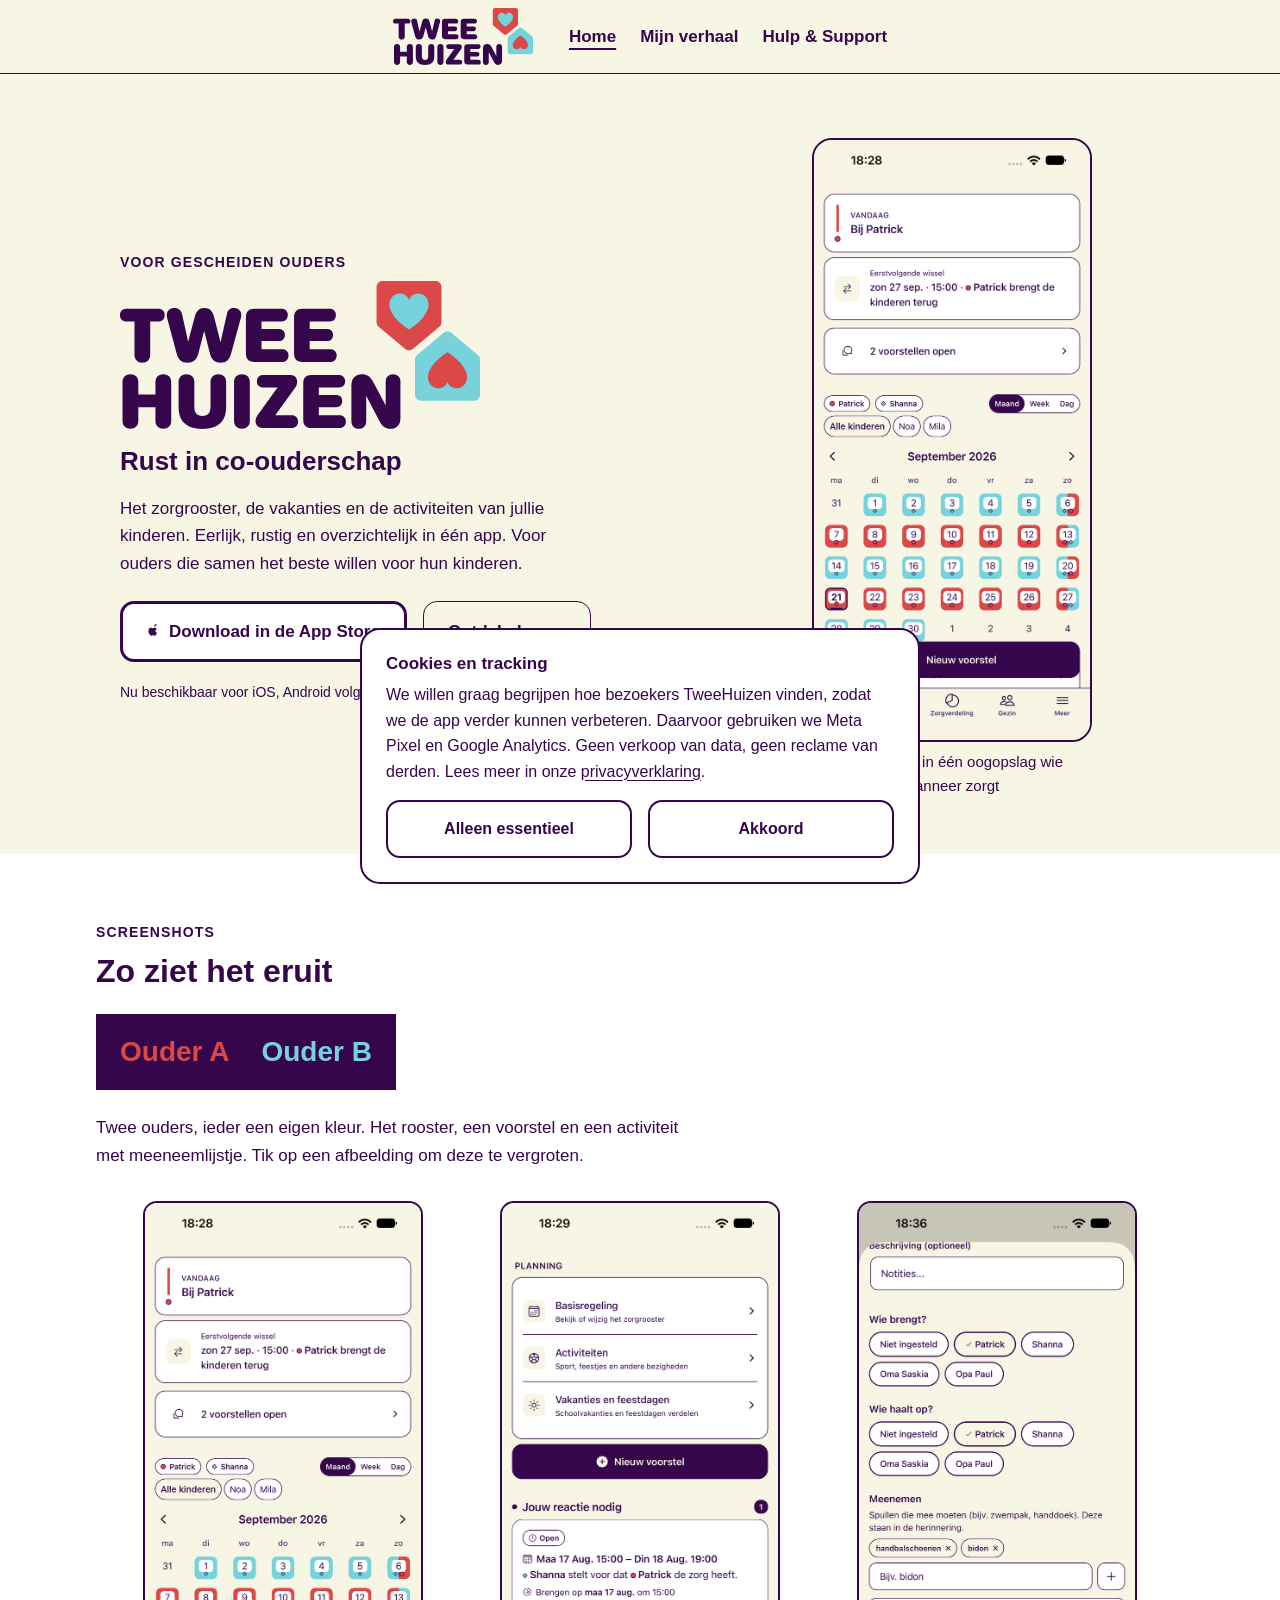
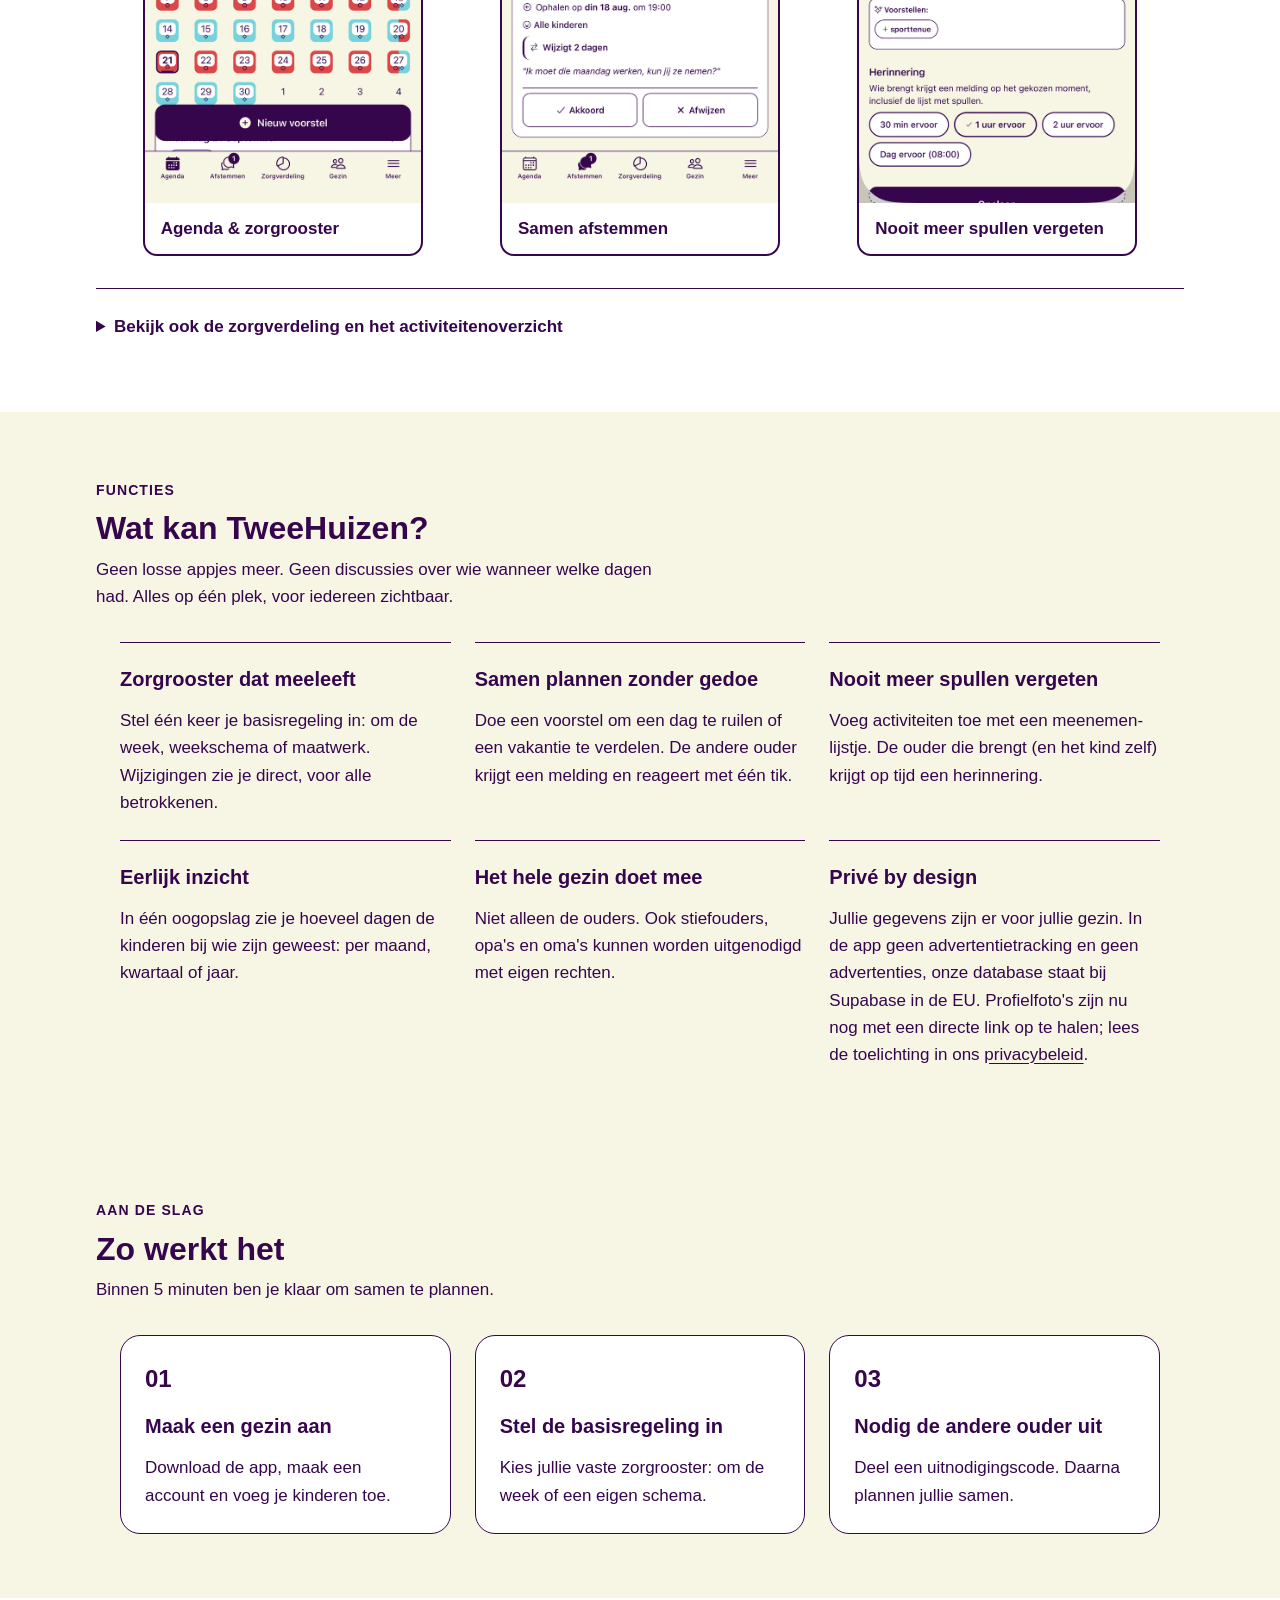
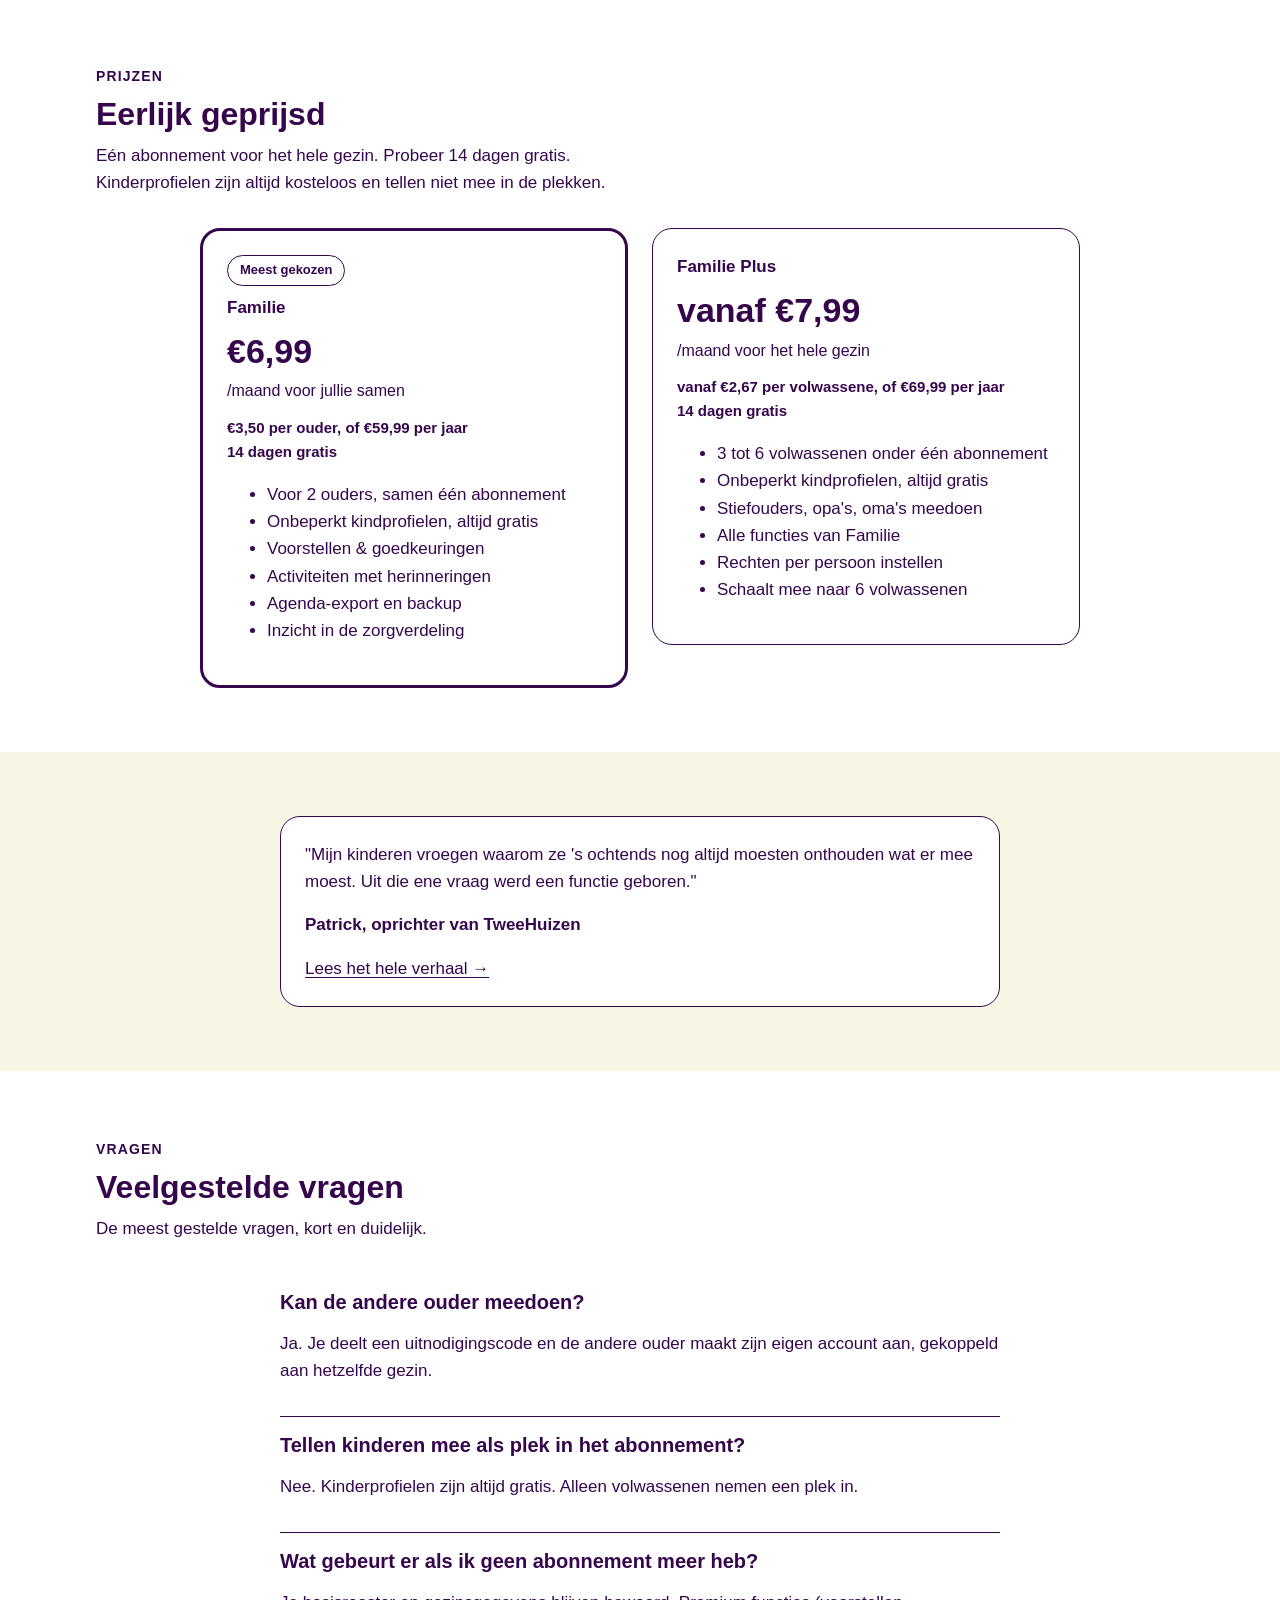
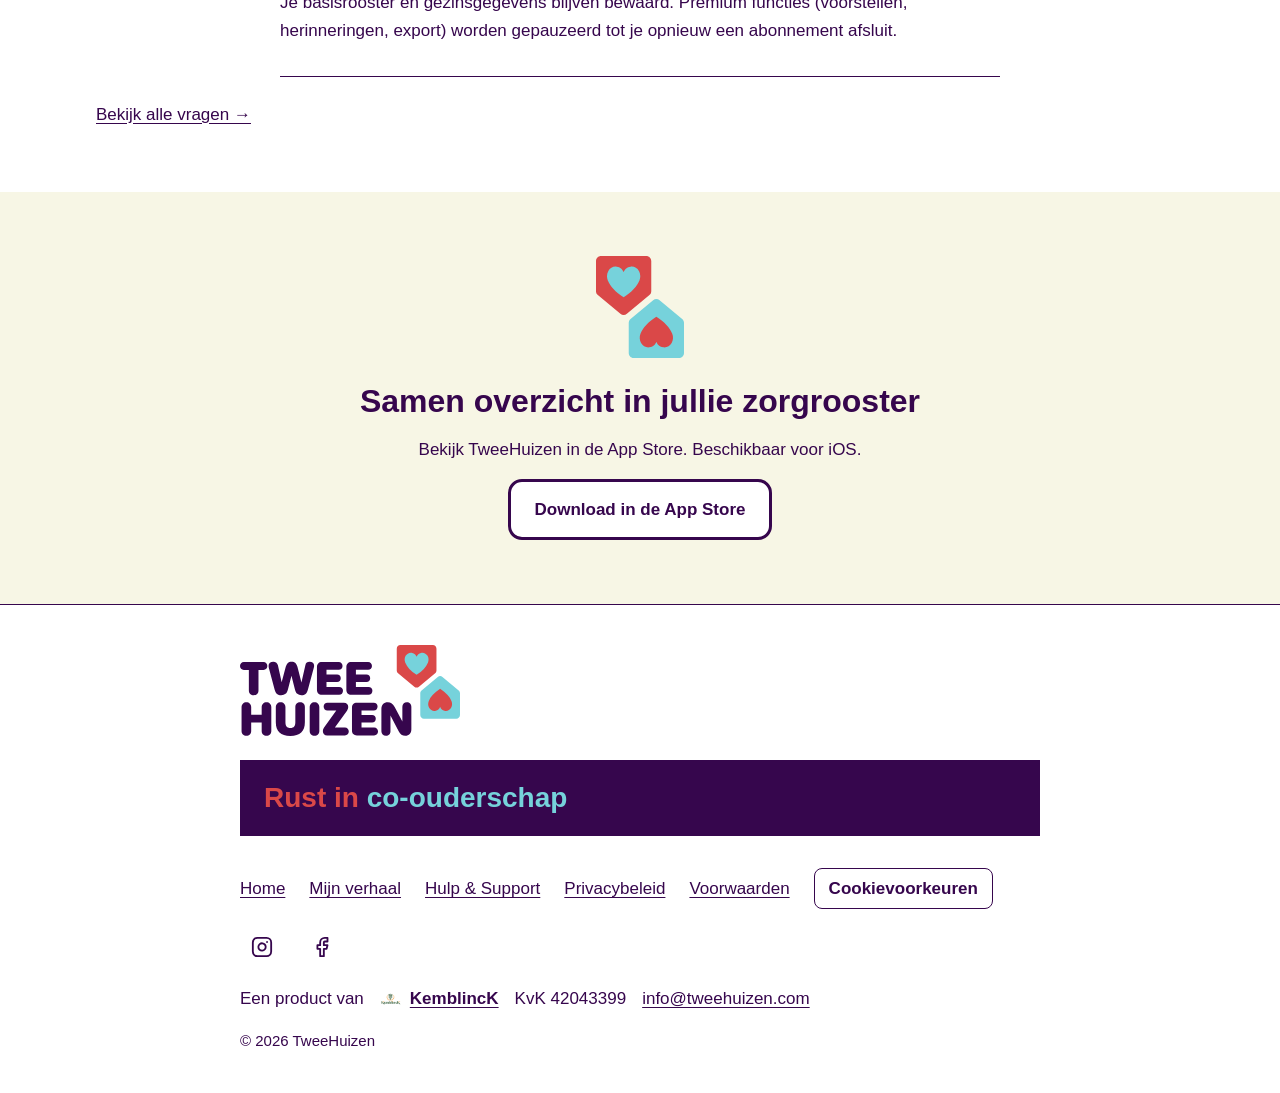
==== commit a458fcf3: "Vervang footerslogan door Rust in co-ouderschap" ====
--- a/index.html
+++ b/index.html
@@ -372,7 +372,7 @@
 <footer class="footer" role="contentinfo">
   <div class="footer-container">
     <a class="footer-brand" href="index.html" aria-label="TweeHuizen"><img src="assets/TH_logo_dark.svg" alt="" width="220" height="90"></a>
-    <p class="parent-colors footer-parent-colors"><span class="parent-text-a">Jouw huis.</span> <span class="parent-text-b">Het andere huis.</span></p>
+    <p class="parent-colors footer-parent-colors"><span><span class="parent-text-a">Rust in</span> <span class="parent-text-b">co-ouderschap</span></span></p>
     <div class="footer-links">
       <a href="index.html">Home</a>
       <span aria-hidden="true"> · </span>
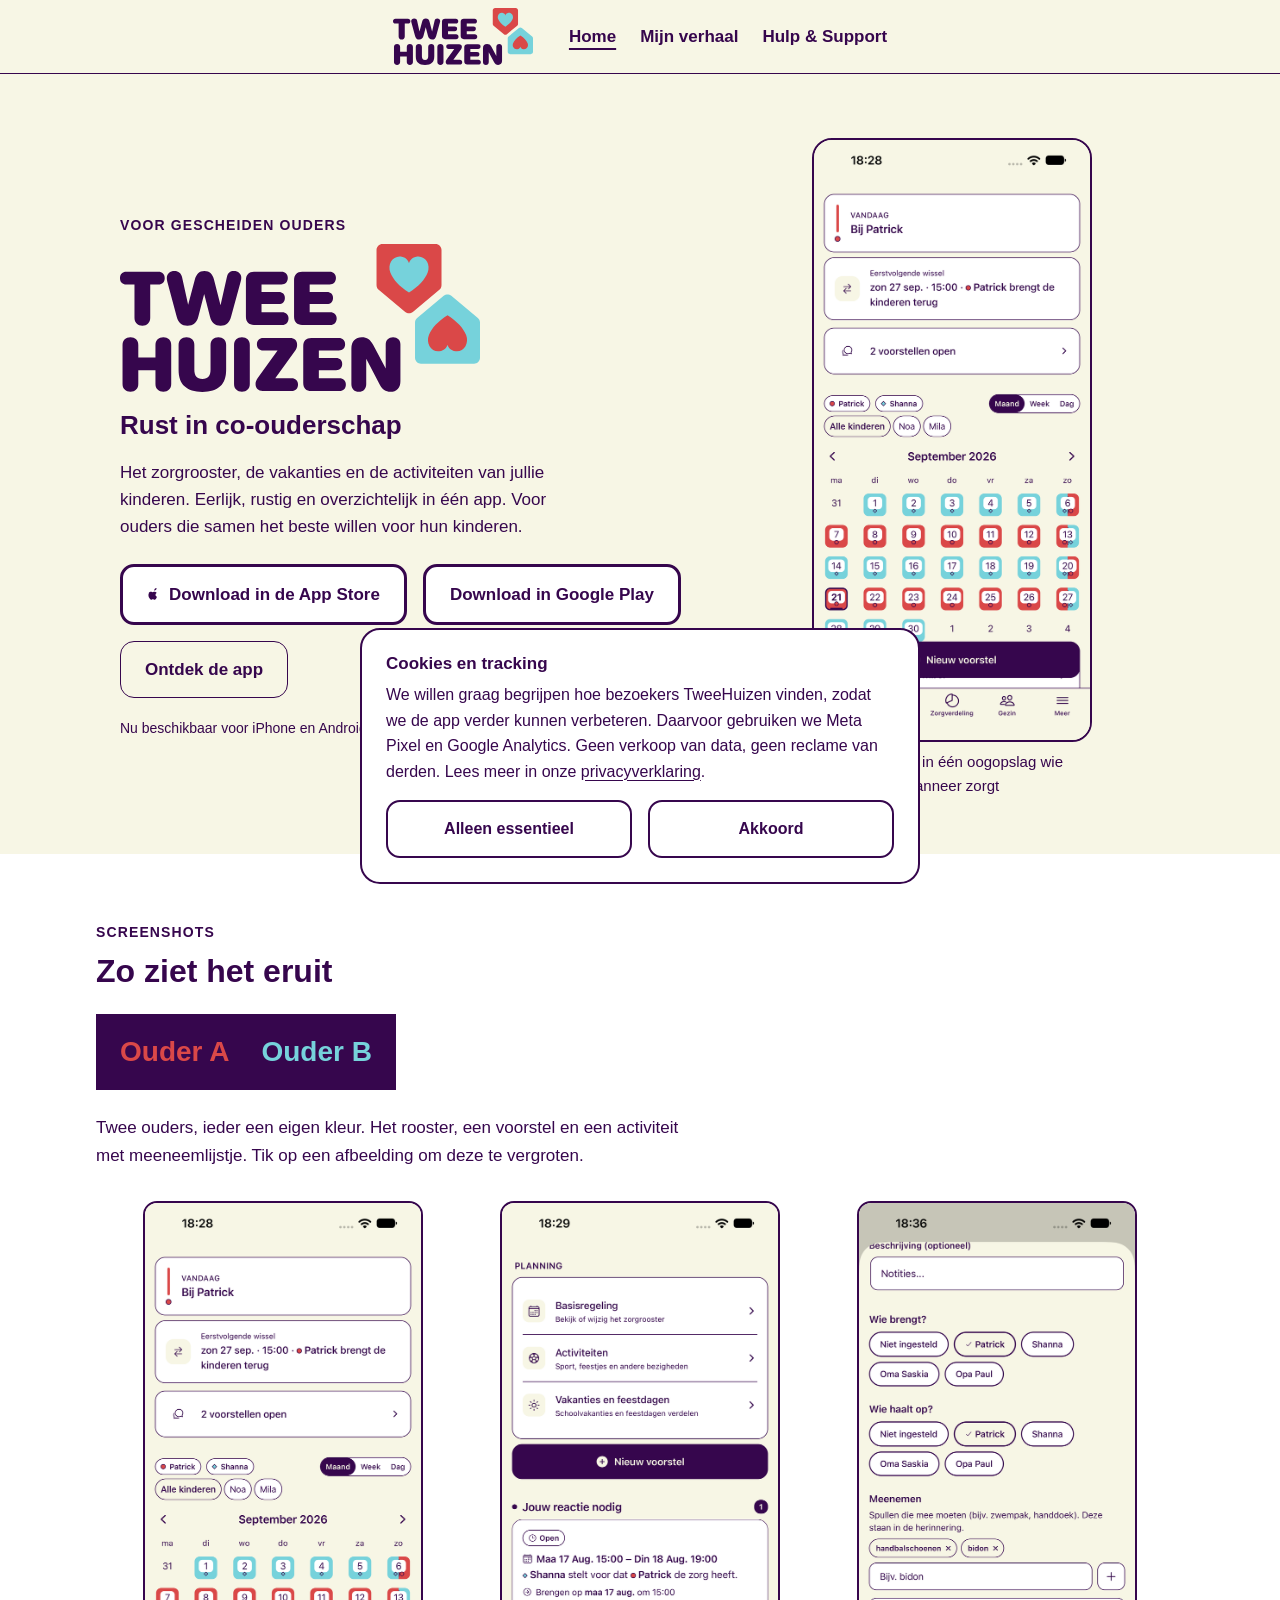
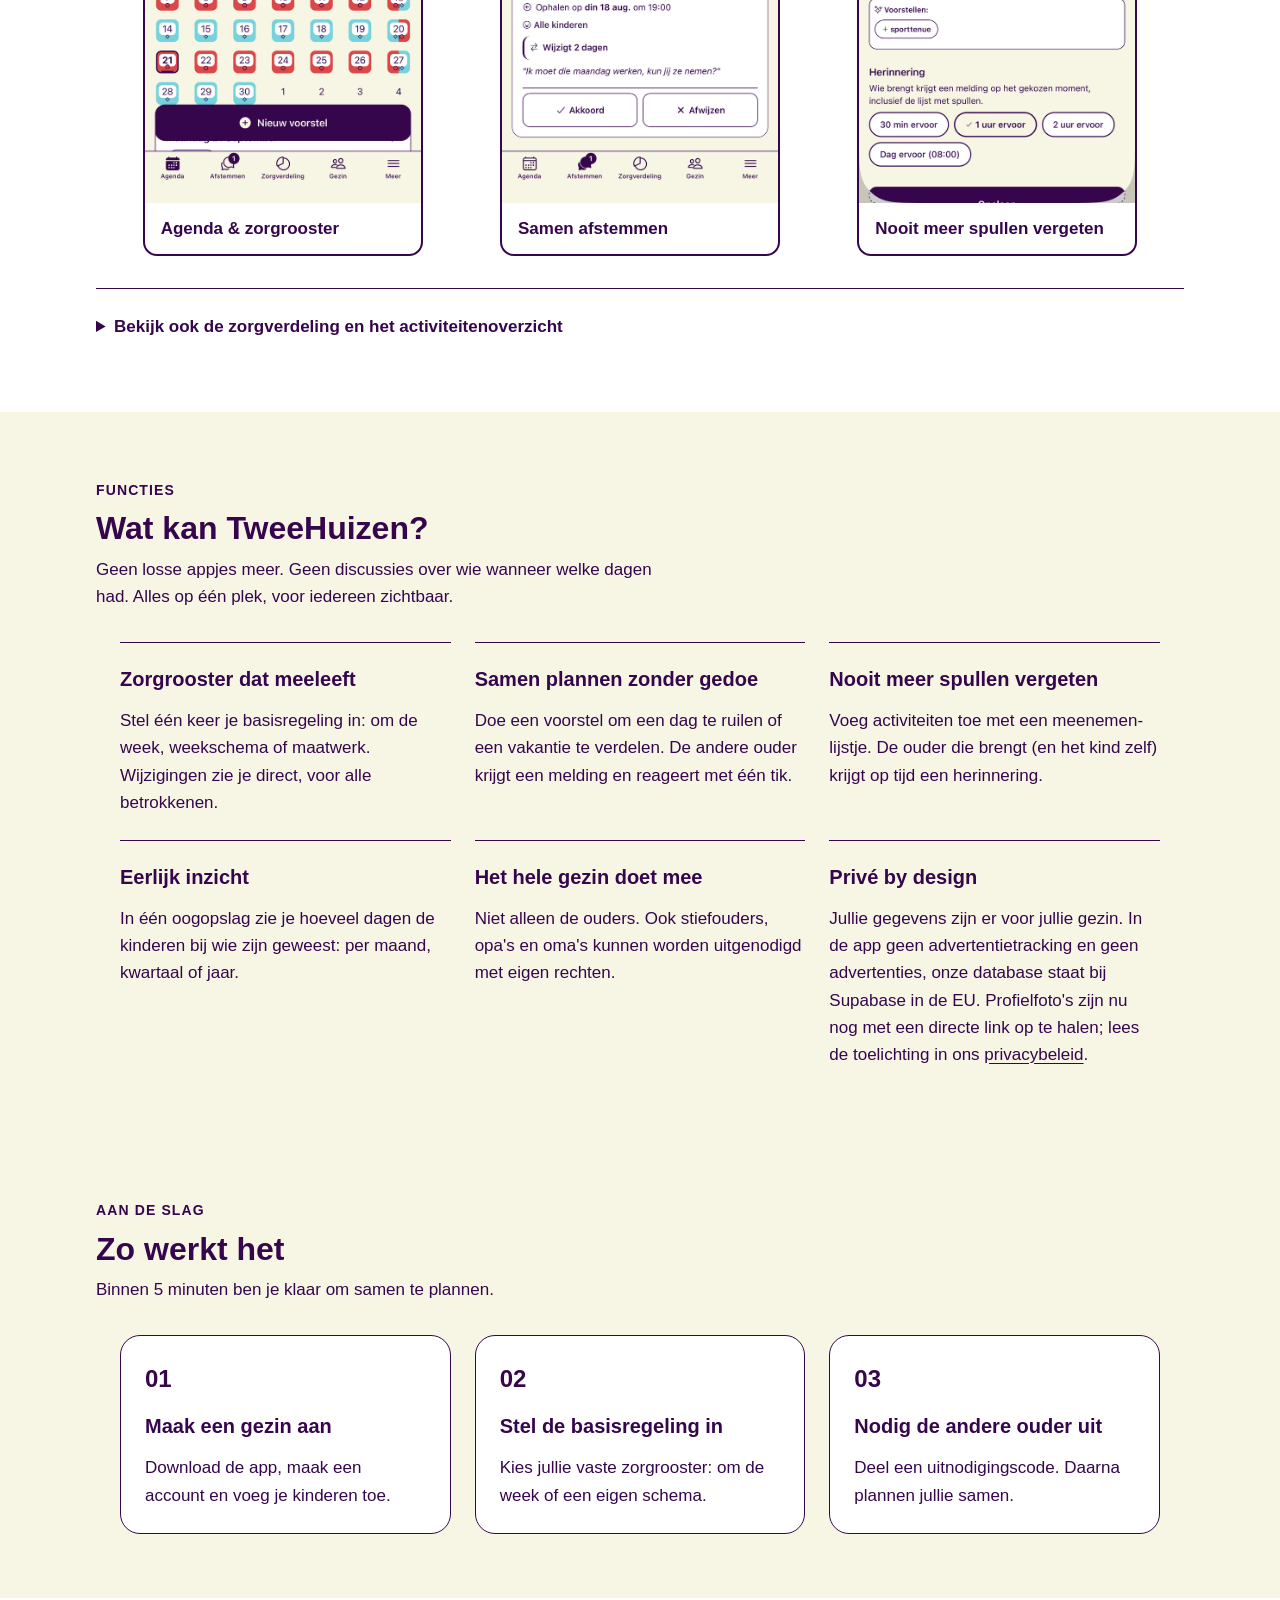
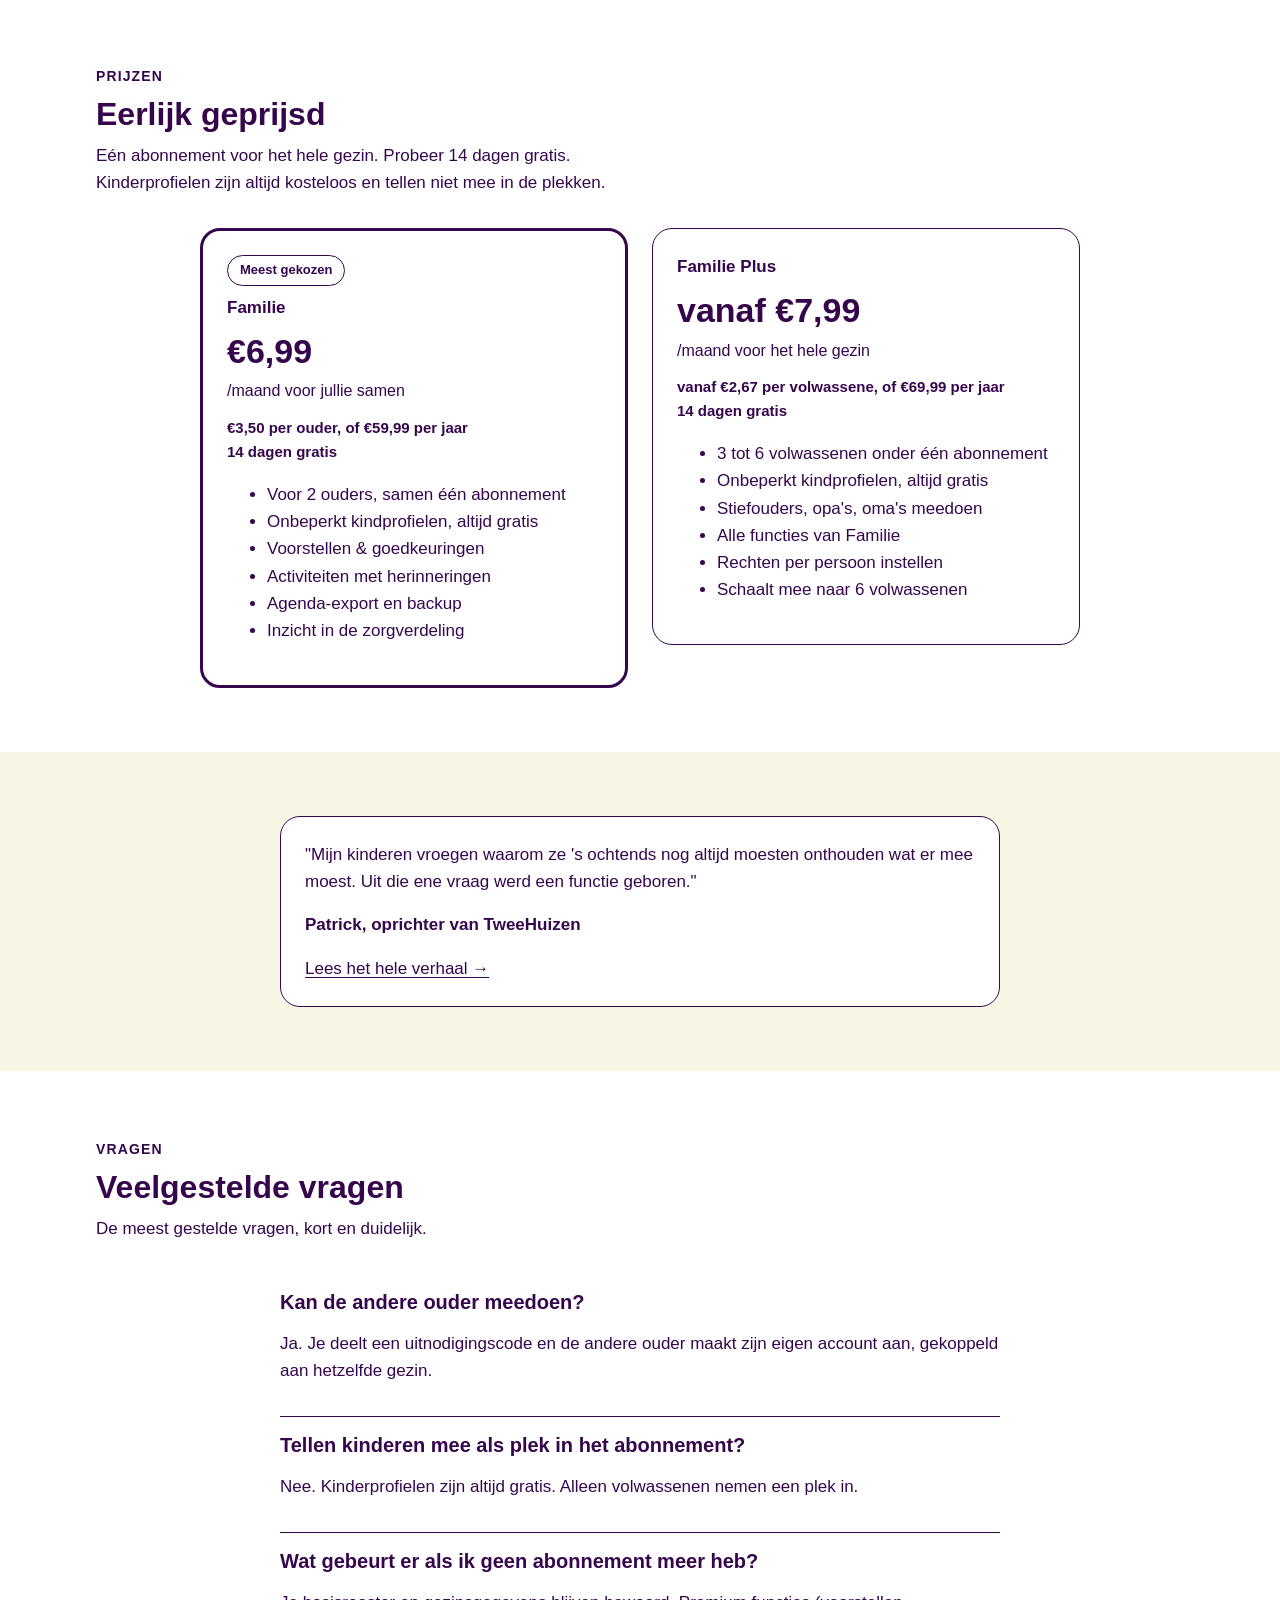
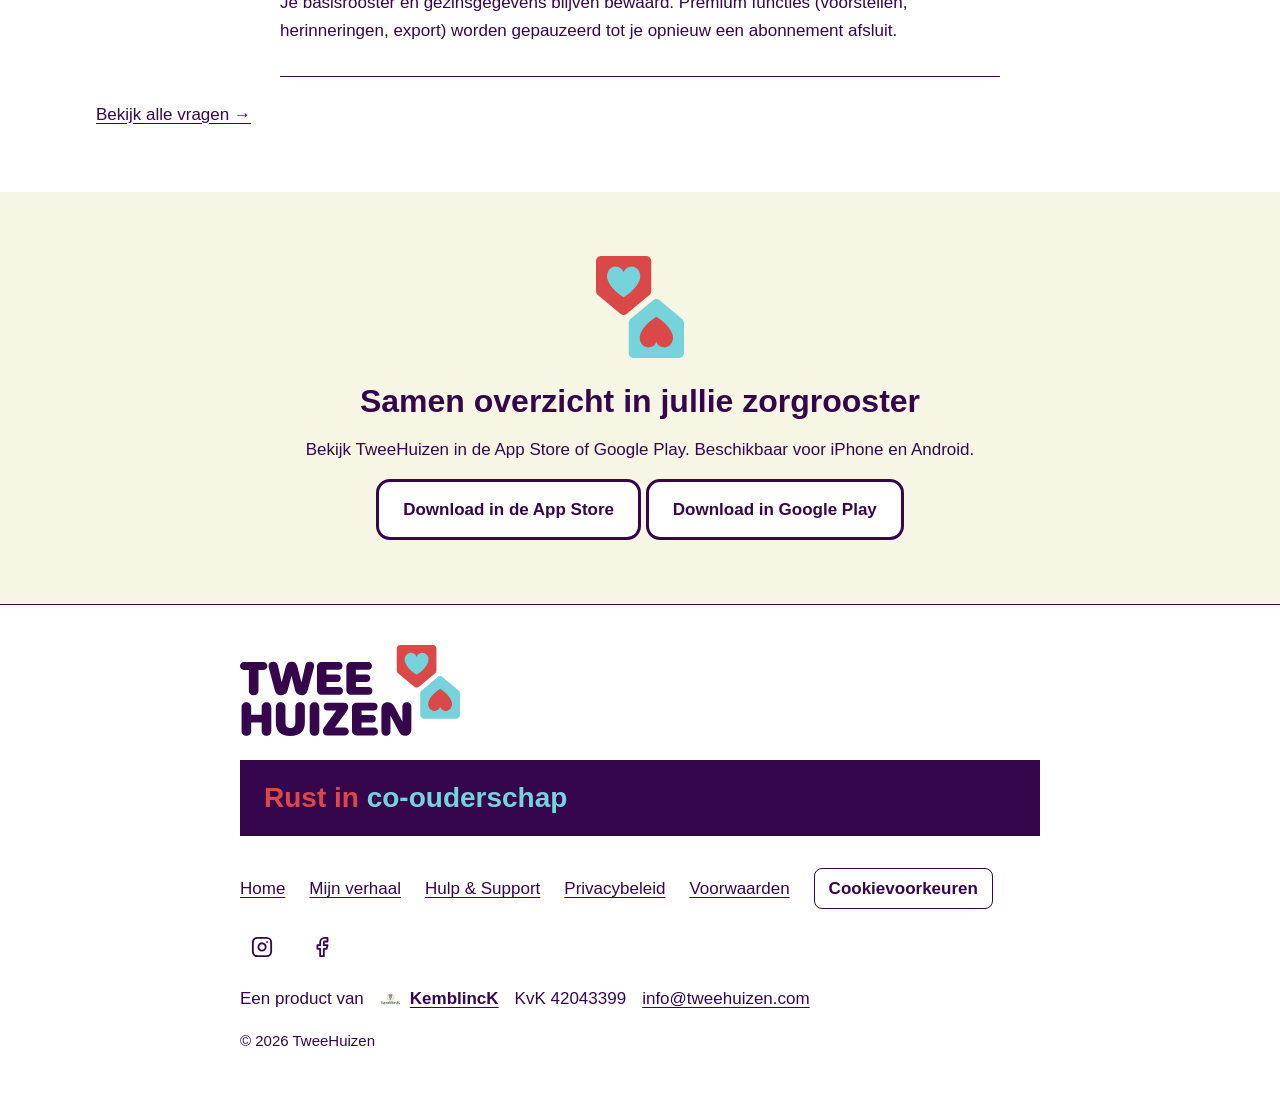
==== commit 00d8b01f: "Android-launch voorbereid (NIET live): Google Play op site, support en juridisch - /app: Android naa" ====
--- a/index.html
+++ b/index.html
@@ -29,7 +29,7 @@
   "@type": "SoftwareApplication",
   "name": "TweeHuizen",
   "applicationCategory": "LifestyleApplication",
-  "operatingSystem": "iOS",
+  "operatingSystem": "iOS, Android",
   "description": "Co-ouderschap app voor gescheiden ouders. Agenda, zorgverdeling, vakantieplanning en activiteiten met herinneringen.",
   "url": "https://tweehuizen.com",
   "downloadUrl": "https://apps.apple.com/nl/app/tweehuizen/id6761052772",
@@ -130,9 +130,14 @@
             <path d="M40.74 112.14c-19.06 33.07-6.94 83.27 14.13 113.7 10.53 15.21 21.18 28.86 35.78 28.86.27 0 .54-.01.82-.02 6.86-.27 11.81-2.38 16.6-4.42 5.38-2.3 10.95-4.67 19.7-4.67 8.32 0 13.62 2.3 18.74 4.51 5.05 2.19 10.27 4.45 17.96 4.31 16.43-.31 26.51-15.04 35.4-28.04 9.27-13.55 13.92-26.71 15.49-31.74l.06-.21c.3-.91-.13-1.91-1-2.34-.04-.02-.18-.07-.22-.09-2.95-1.21-28.84-12.43-29.11-43.61-.25-25.34 19.36-38.81 23.29-41.33l.18-.12c.42-.27.71-.71.81-1.21.1-.5-.01-1.02-.3-1.43-13.59-19.86-34.4-22.85-42.78-23.21-1.22-.12-2.48-.18-3.74-.18-9.83 0-19.25 3.71-26.82 6.7-5.23 2.06-9.74 3.84-12.86 3.84-3.5 0-8.04-1.8-13.29-3.89-7.03-2.79-15-5.96-23.43-5.96-.2 0-.4 0-.59.01-19.61.29-38.13 11.51-48.34 29.31zM205.61.21c-11.87.49-26.12 7.81-34.65 17.84-7.4 8.61-14.62 22.97-12.71 37.46.12.91.86 1.6 1.78 1.66.78.04 1.59.09 2.41.09 11.6 0 24.12-6.43 32.69-16.82 9-10.96 13.55-25.04 12.18-37.66-.11-.95-.95-1.65-1.7-1.57z"/>
           </svg>Download in de App Store
         </a>
+        <a href="https://play.google.com/store/apps/details?id=nl.tweehuizen.app"
+           class="btn btn-primary"
+           target="_blank"
+           rel="noopener"
+           aria-label="Download TweeHuizen in Google Play">Download in Google Play</a>
         <a href="#wat-kan-tweehuizen" class="btn btn-secondary">Ontdek de app</a>
       </div>
-      <span class="badge">Nu beschikbaar voor iOS, Android volgt</span>
+      <span class="badge">Nu beschikbaar voor iPhone en Android</span>
     </div>
     <div class="hero-visual">
       <div>
@@ -362,8 +367,9 @@
   <div class="container">
     <img class="download-brand" src="assets/TH_icon.svg" alt="" width="88" height="88">
     <h2>Samen overzicht in jullie zorgrooster</h2>
-    <p>Bekijk TweeHuizen in de App Store. Beschikbaar voor iOS.</p>
+    <p>Bekijk TweeHuizen in de App Store of Google Play. Beschikbaar voor iPhone en Android.</p>
     <a class="btn btn-primary" href="https://apps.apple.com/nl/app/tweehuizen/id6761052772" target="_blank" rel="noopener">Download in de App Store</a>
+    <a class="btn btn-primary" href="https://play.google.com/store/apps/details?id=nl.tweehuizen.app" target="_blank" rel="noopener">Download in Google Play</a>
   </div>
 </section>
 </main>
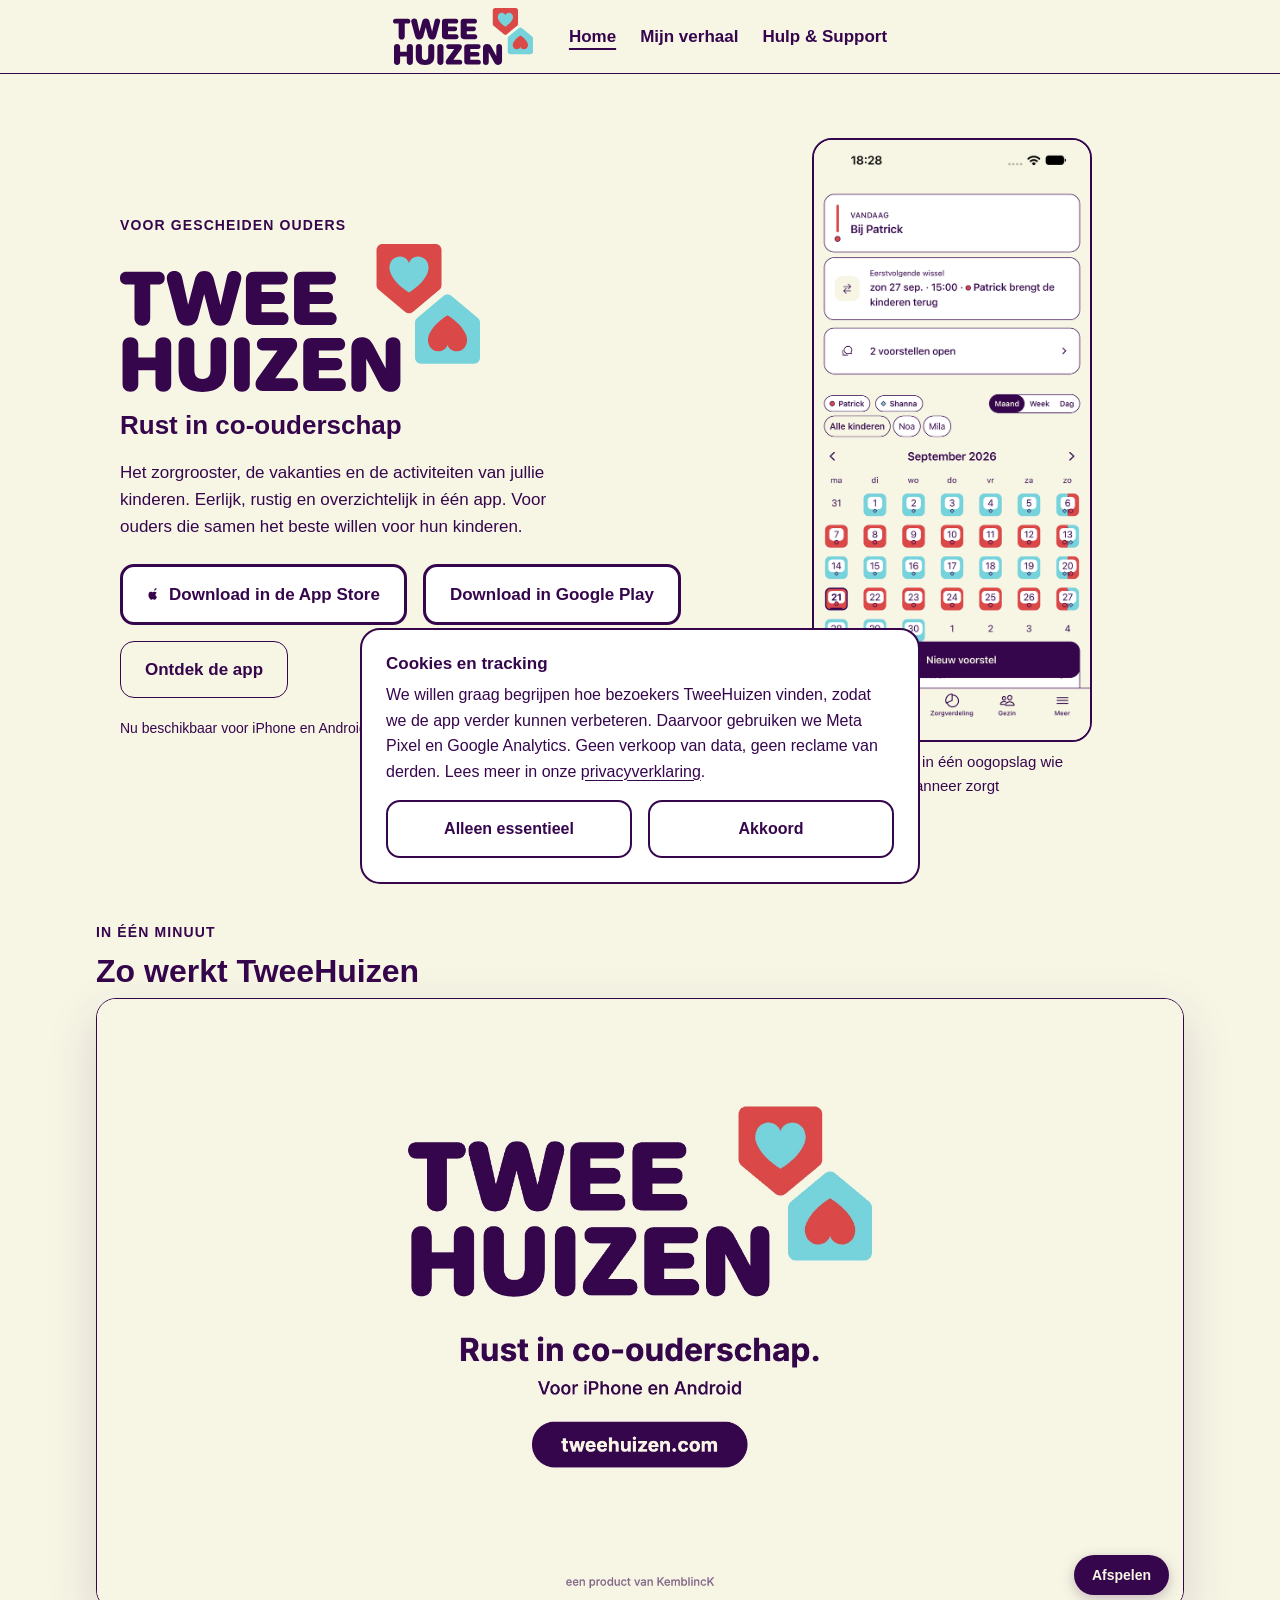
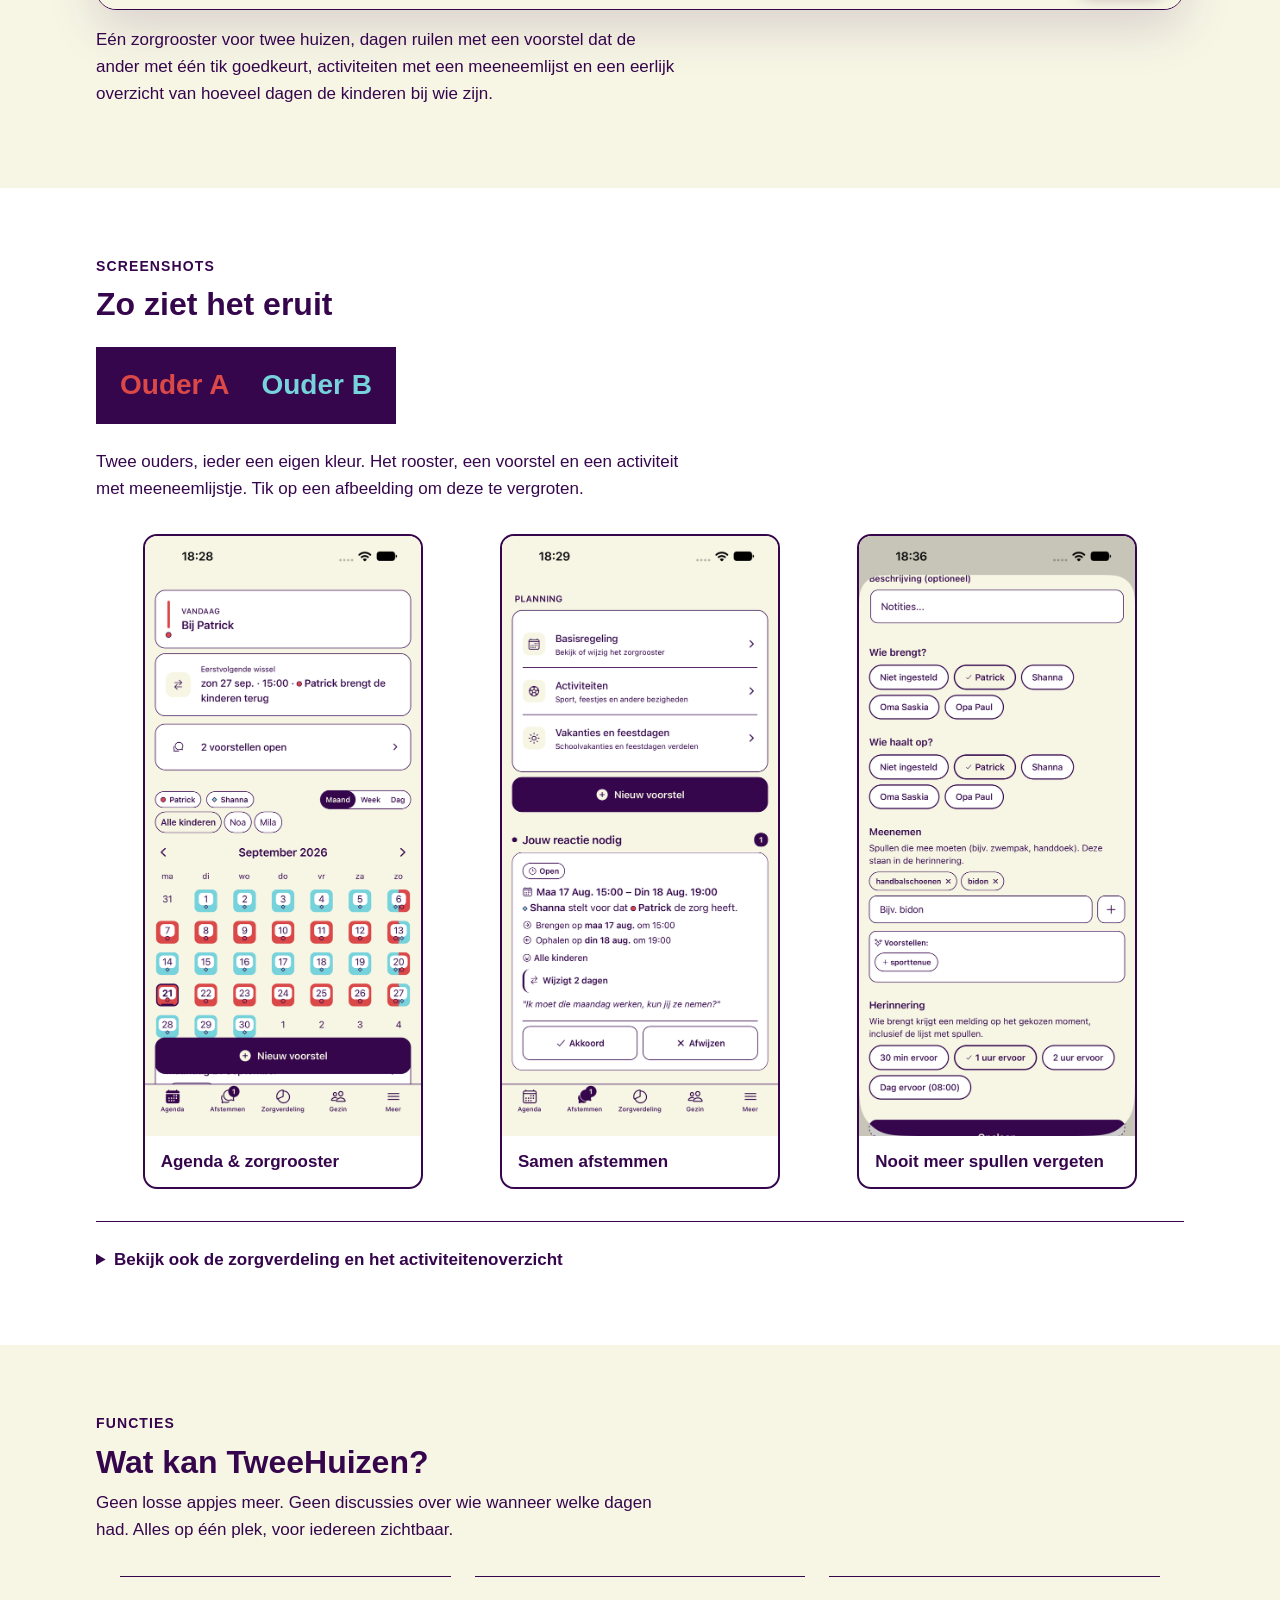
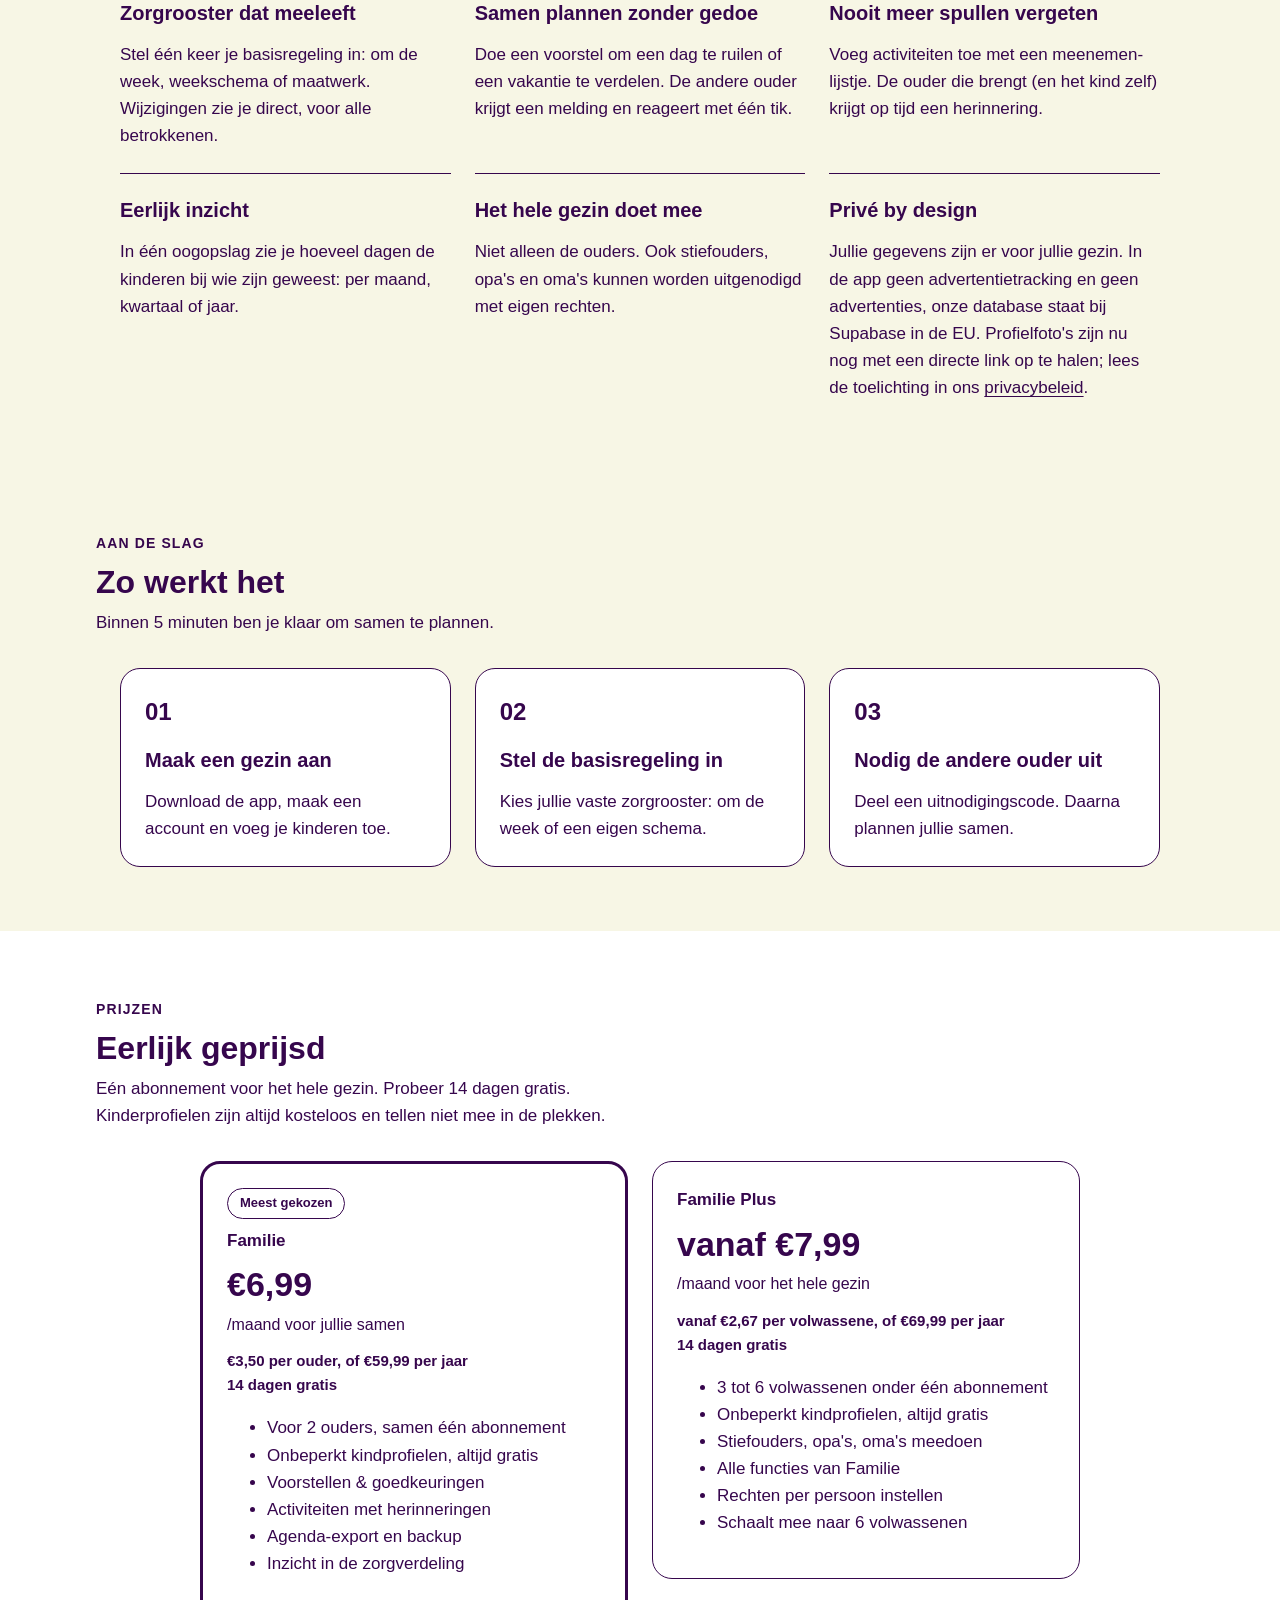
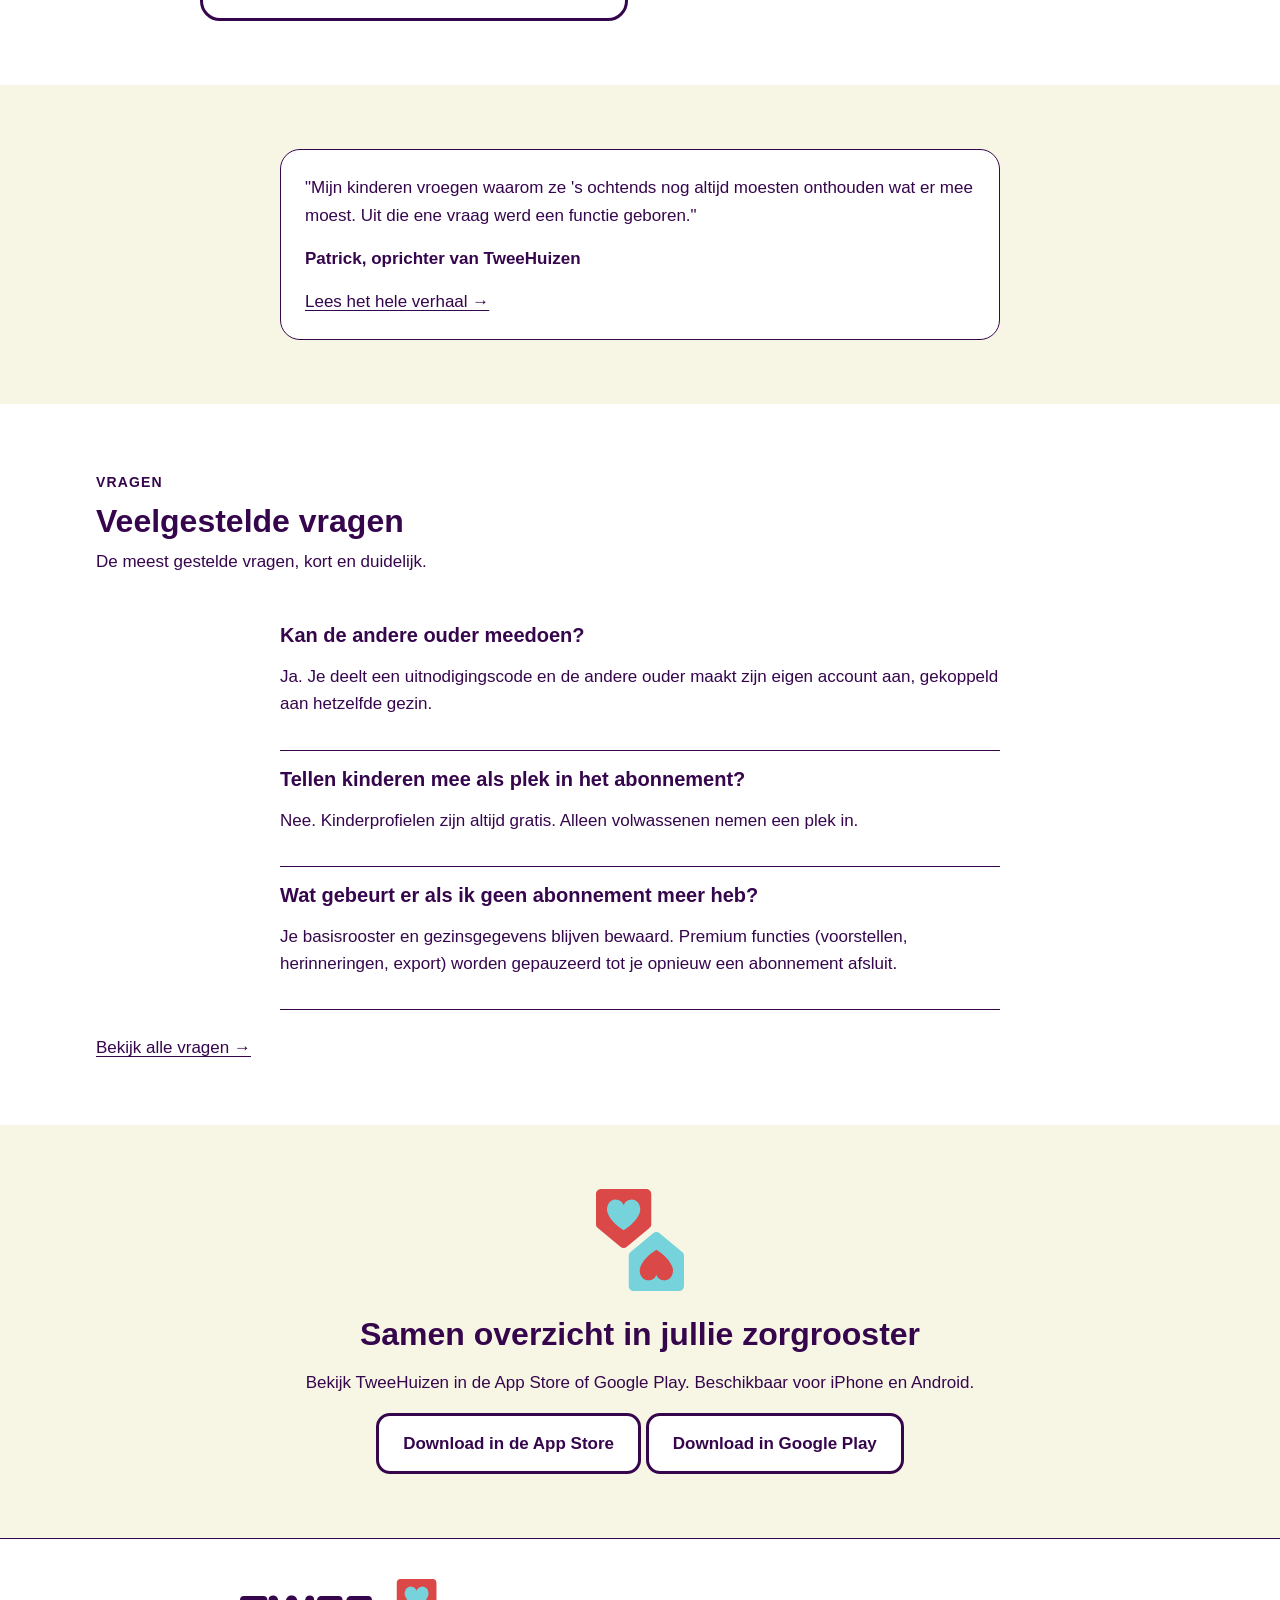
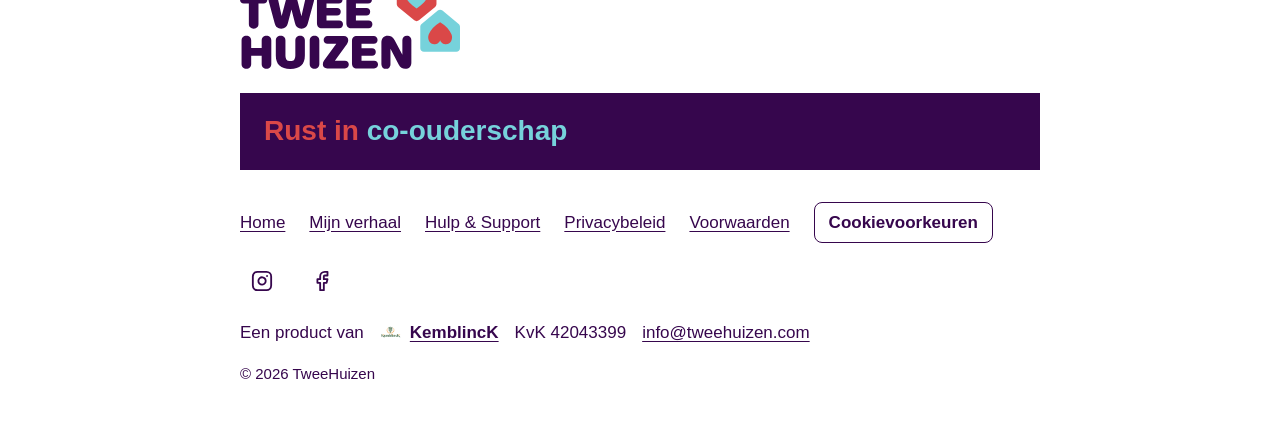
==== commit 251f7ec4: "Uitlegfilm op de startpagina, liggend en staand, met muziek Blok 'Zo werkt TweeHuizen' onder de open" ====
--- a/index.html
+++ b/index.html
@@ -90,7 +90,7 @@
   ]
 }
 </script>
-<link rel="stylesheet" href="assets/stijl-v2.css?v=4">
+<link rel="stylesheet" href="assets/stijl-v2.css?v=5">
 </head>
 <body>
 
@@ -147,6 +147,28 @@
         <p class="hero-phone-caption">De agenda: in één oogopslag wie wanneer zorgt</p>
       </div>
     </div>
+  </div>
+</section>
+
+<!-- ─── Uitlegfilm ─────────────────────── -->
+<section class="section film-blok" id="film">
+  <div class="container">
+    <span class="section-kicker">In één minuut</span>
+    <h2 class="section-title">Zo werkt TweeHuizen</h2>
+    <div class="film-kader">
+      <video id="uitlegfilm" muted loop playsinline preload="none"
+        poster="film/uitlegfilm-poster.jpg" width="1920" height="1080"
+        aria-label="Uitlegfilm over TweeHuizen" aria-describedby="film-uitleg">
+        <source src="film/uitlegfilm-1920x1080.mp4" type="video/mp4">
+      </video>
+      <div class="film-knoppen">
+        <button type="button" class="film-knop" id="film-speel" aria-pressed="false">Afspelen</button>
+        <button type="button" class="film-knop" id="film-geluid" aria-pressed="false" hidden>Geluid aan</button>
+      </div>
+    </div>
+    <p class="film-uitleg" id="film-uitleg">Eén zorgrooster voor twee huizen, dagen ruilen met een
+    voorstel dat de ander met één tik goedkeurt, activiteiten met een meeneemlijst en een eerlijk
+    overzicht van hoeveel dagen de kinderen bij wie zijn.</p>
   </div>
 </section>
 
@@ -491,5 +513,6 @@
 })();
 </script>
 <script src="consent.js?v=3" defer></script>
+<script src="film.js" defer></script>
 </body>
 </html>
--- a/assets/stijl-v2.css
+++ b/assets/stijl-v2.css
@@ -661,3 +661,25 @@
   .parent-colors { font-size: 26px; gap: 12px 24px; padding: 20px; }
   .footer-parent-colors { flex-direction: column; gap: 8px; }
 }
+
+/* ─── Uitlegfilm (17 okt 2026) ───────────────────────── */
+/* Speelt zonder geluid, start pas als hij in beeld komt en pauzeert daarbuiten
+   (film.js). Bij "minder beweging" alleen de poster. */
+.film-kader { position: relative; border-radius: var(--rond-l); overflow: hidden;
+  border: var(--lijn); background: var(--merk-creme);
+  box-shadow: 0 18px 50px rgba(54, 6, 77, .15); aspect-ratio: 16 / 9; }
+.film-kader video { display: block; width: 100%; height: 100%; object-fit: cover; }
+.film-knoppen { position: absolute; right: 14px; bottom: 14px; display: flex; gap: 8px; }
+.film-knop { font: inherit; font-size: 14px; font-weight: 700; color: var(--merk-creme);
+  background: var(--merk-paars); border: 0; border-radius: 999px; padding: 9px 18px;
+  cursor: pointer; box-shadow: 0 4px 14px rgba(54, 6, 77, .25); }
+.film-knop:focus-visible { outline: 3px solid var(--merk-aqua); outline-offset: 2px; }
+.film-knop[hidden] { display: none; }
+.film-uitleg { margin-top: var(--ruimte-m); max-width: 62ch; }
+.film-kader.staand { aspect-ratio: 9 / 16; max-width: min(100%, calc(76vh * 9 / 16));
+  margin-left: auto; margin-right: auto; }
+@media (max-width: 560px) {
+  .film-kader { border-radius: var(--rond-m); }
+  .film-knoppen { right: 8px; bottom: 8px; }
+  .film-knop { font-size: 13px; padding: 7px 12px; }
+}
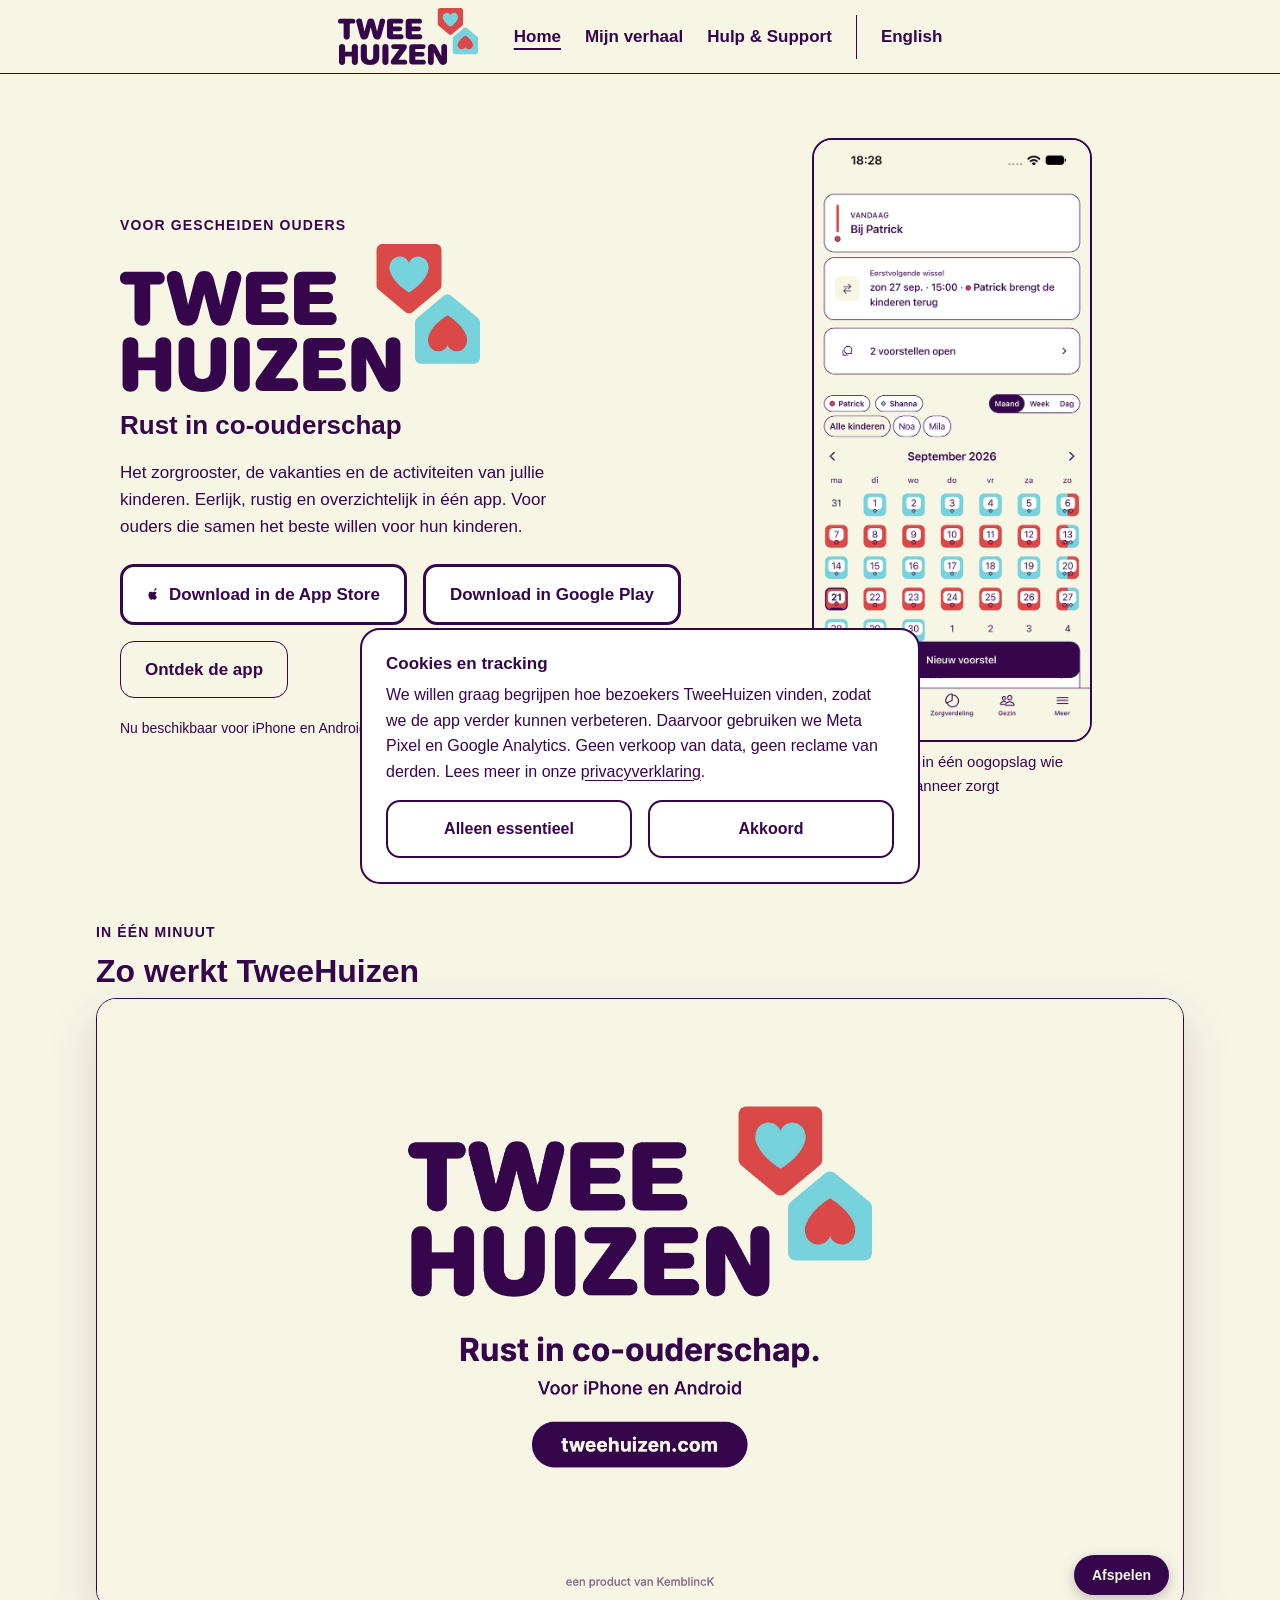
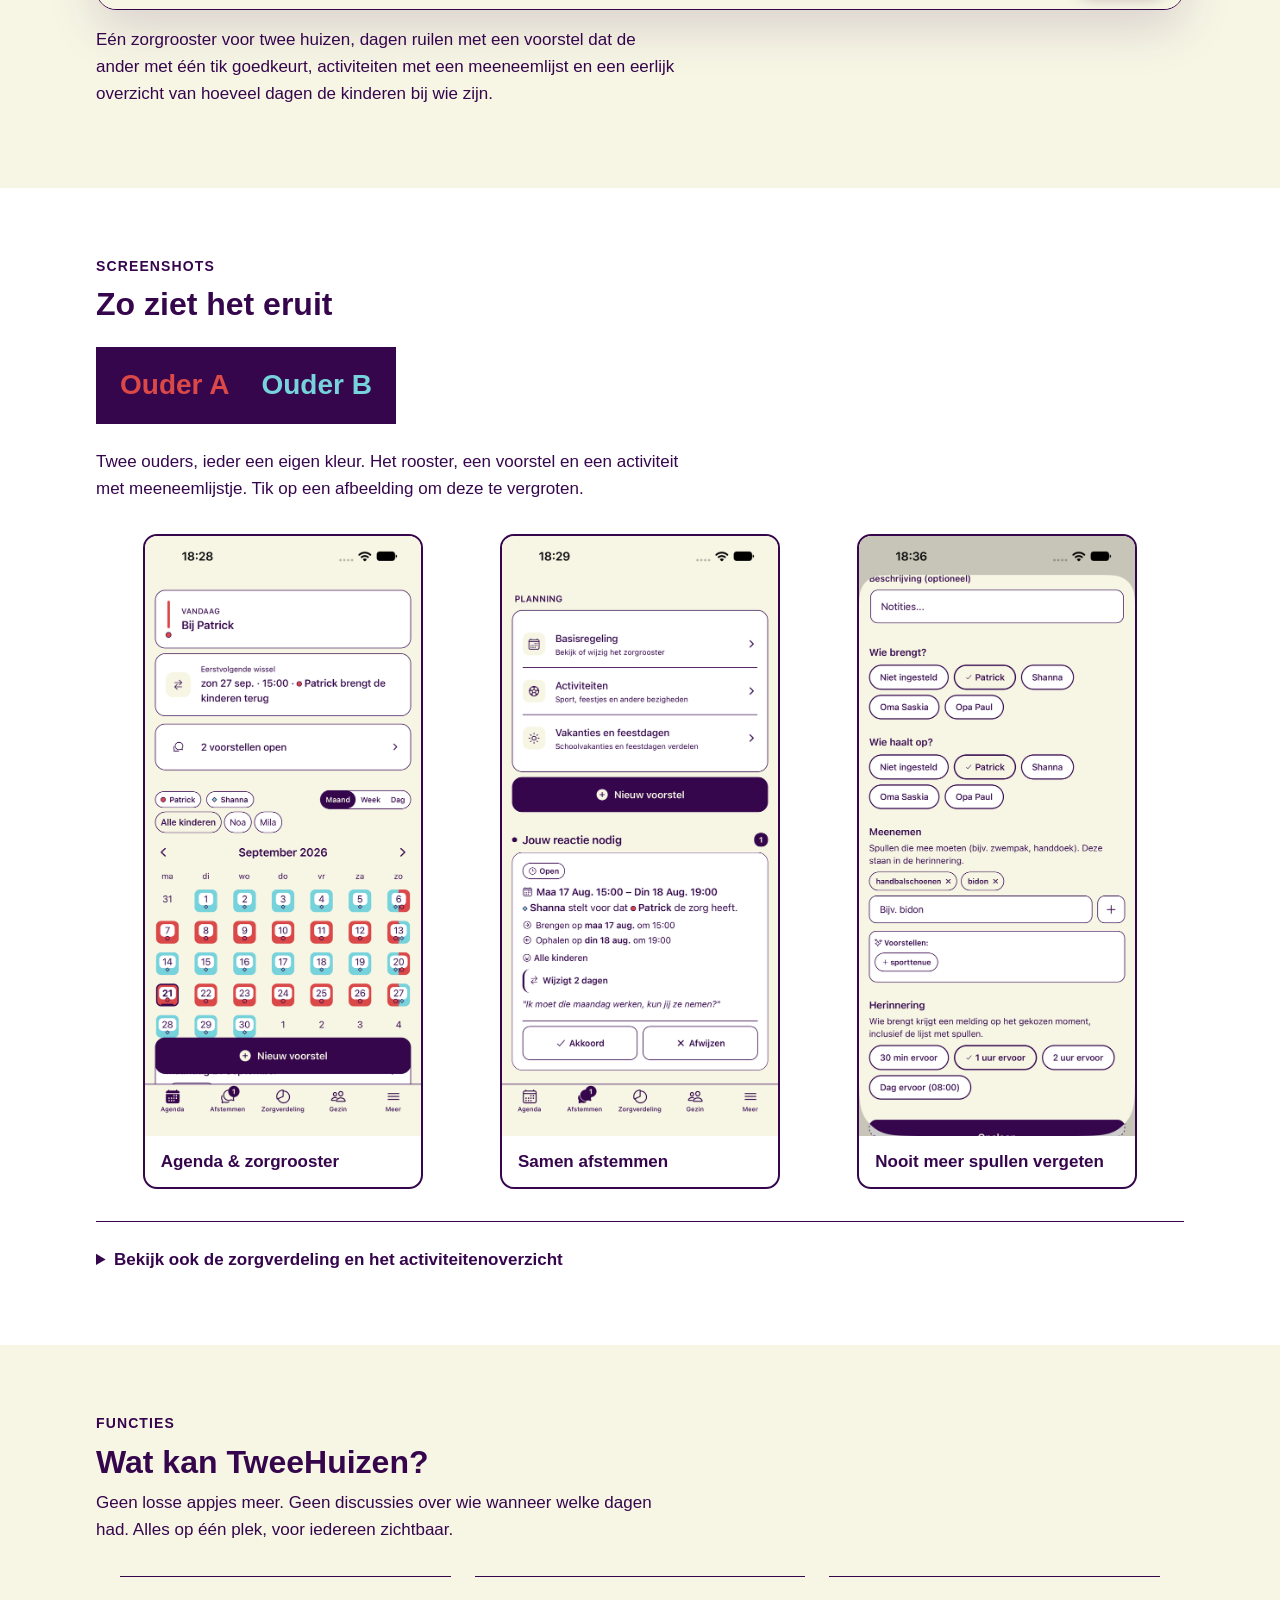
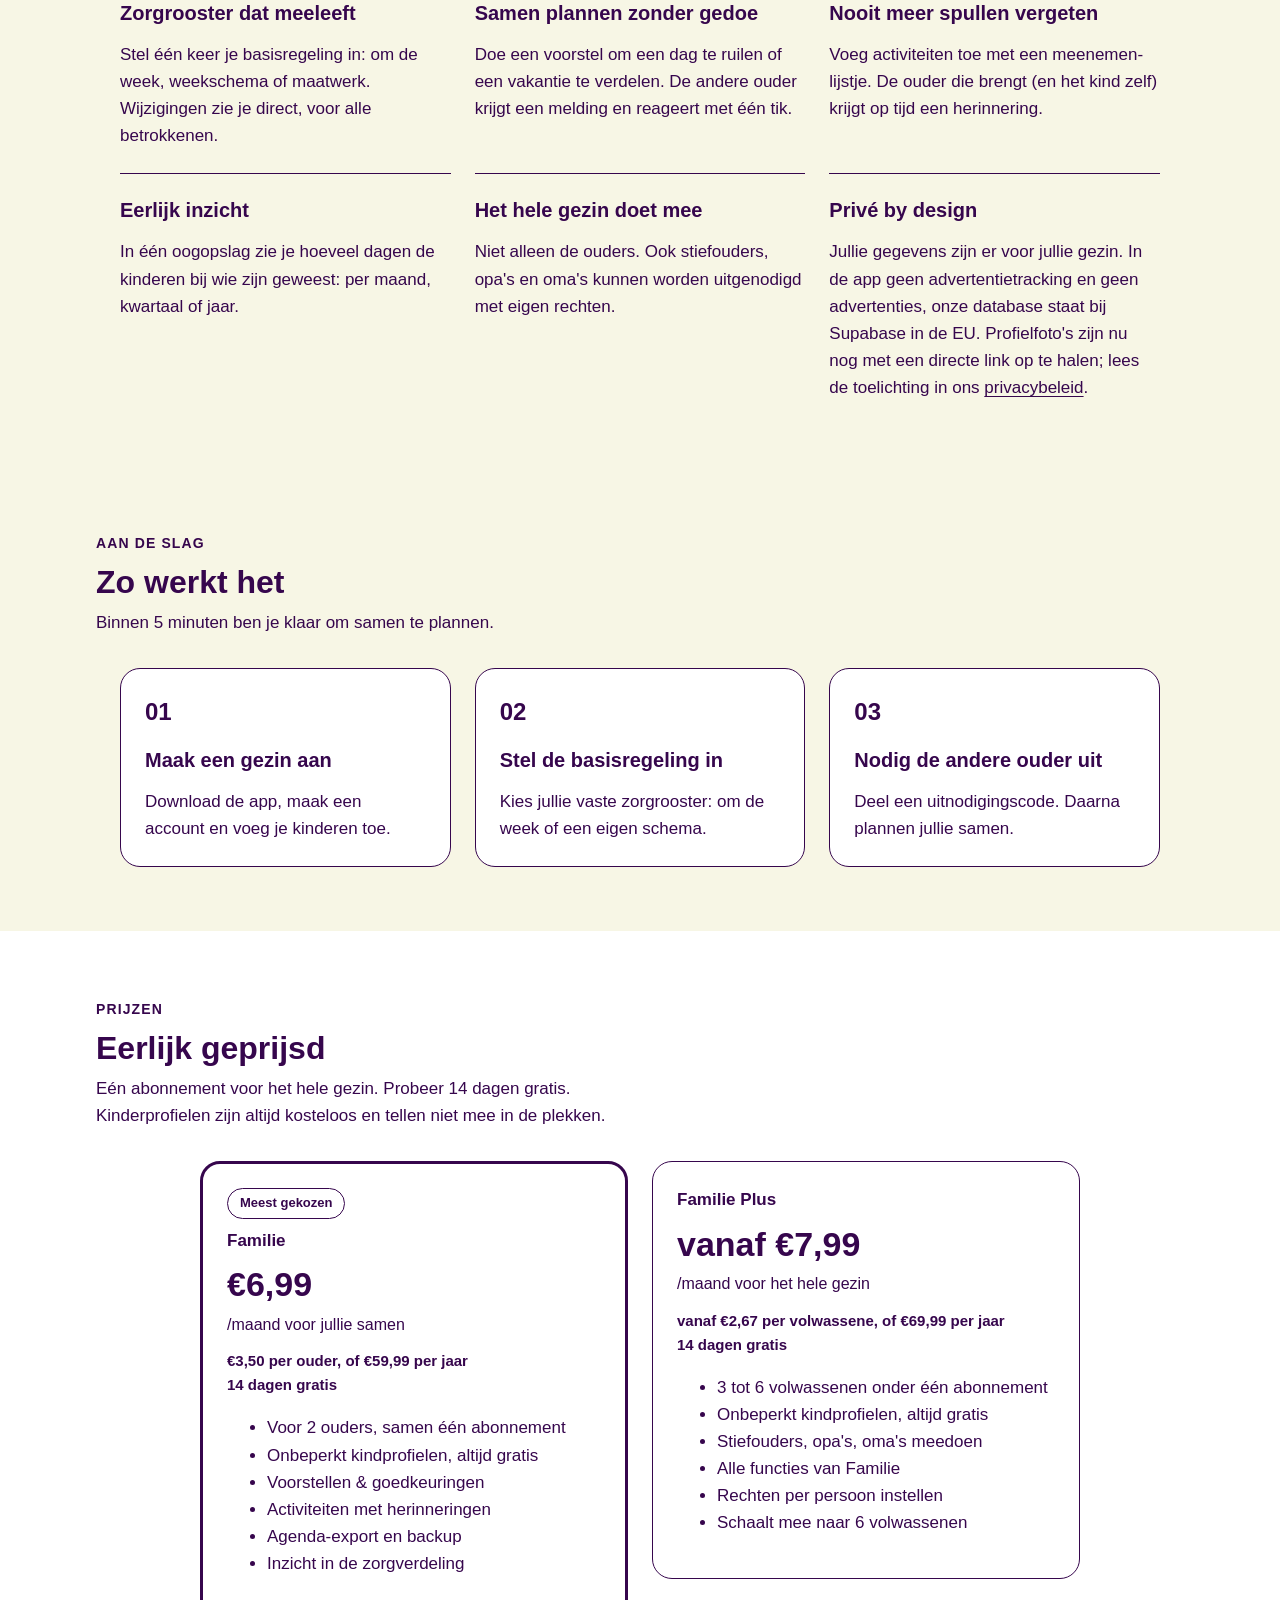
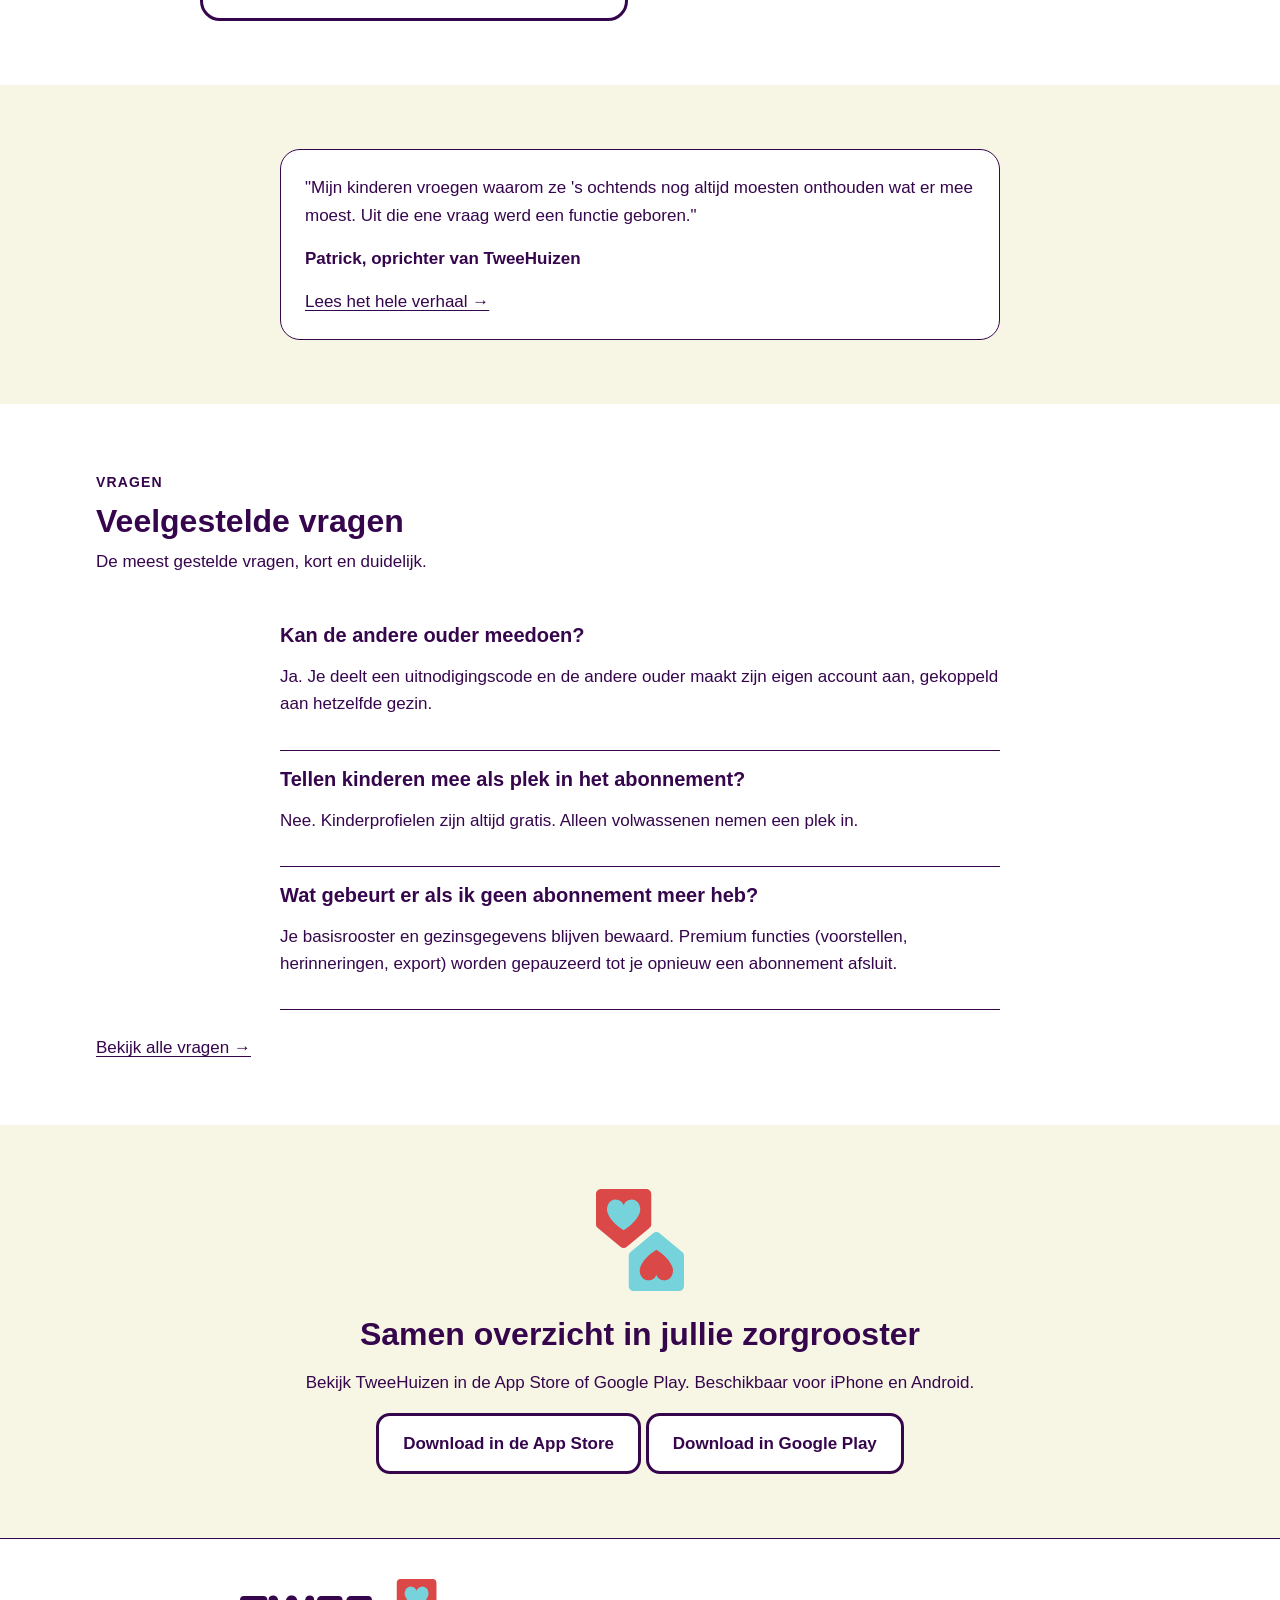
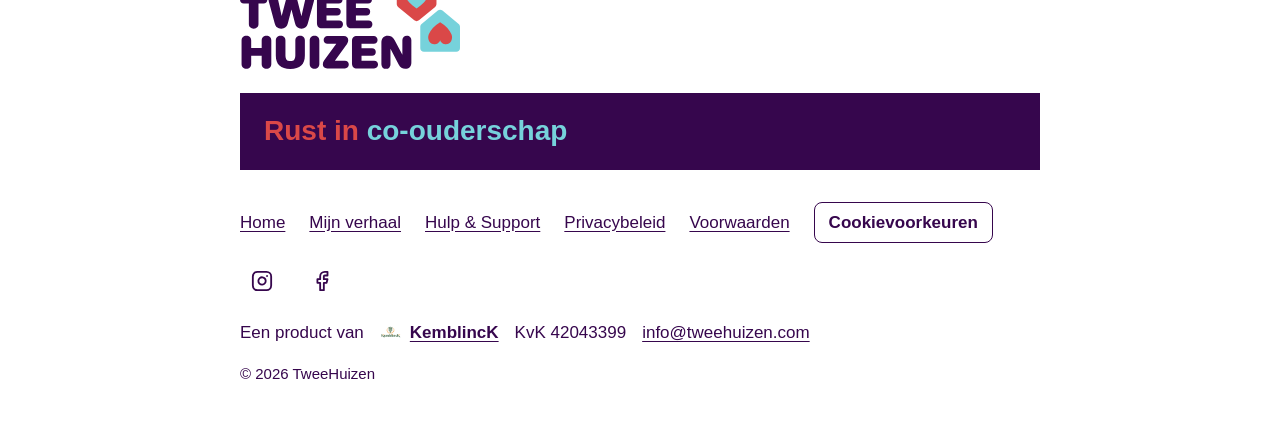
==== commit a6889439: "Website en uitlegfilm ook in het Engels index-en.html en ons-verhaal-en.html naast de bestaande supp" ====
--- a/index.html
+++ b/index.html
@@ -7,6 +7,9 @@
 <meta name="description" content="TweeHuizen helpt gescheiden ouders samen het zorgrooster te beheren. Eerlijk, rustig en overzichtelijk. Nu beschikbaar in de App Store.">
 <meta name="theme-color" content="#36064D">
 <link rel="canonical" href="https://tweehuizen.com/">
+<link rel="alternate" hreflang="nl" href="https://tweehuizen.com/">
+<link rel="alternate" hreflang="en" href="https://tweehuizen.com/index-en.html">
+<link rel="alternate" hreflang="x-default" href="https://tweehuizen.com/">
 
 <meta property="og:type" content="website">
 <meta property="og:site_name" content="TweeHuizen">
@@ -102,6 +105,7 @@
   <a href="index.html" aria-current="page">Home</a>
   <a href="ons-verhaal.html">Mijn verhaal</a>
   <a href="support.html">Hulp &amp; Support</a>
+  <a href="index-en.html" class="lang-switch" hreflang="en" lang="en">English</a>
 </nav>
 
 <main id="main">
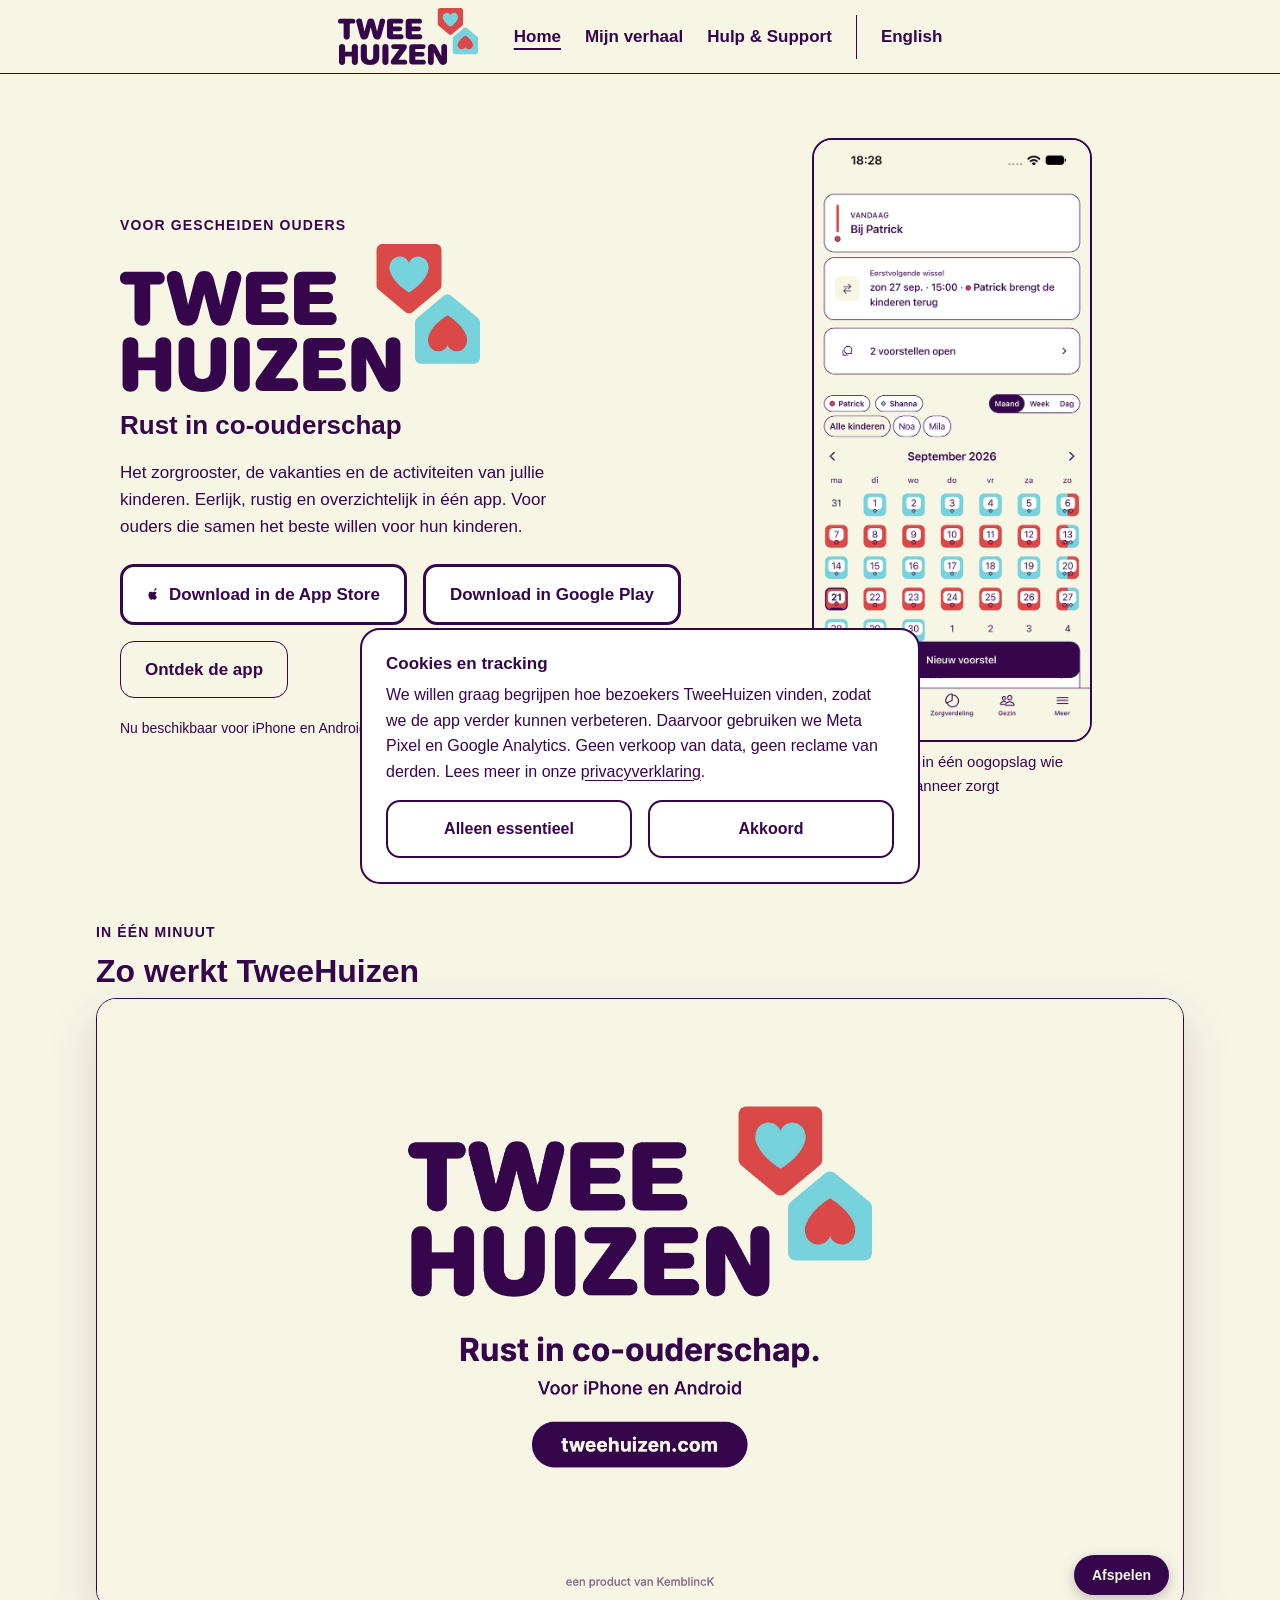
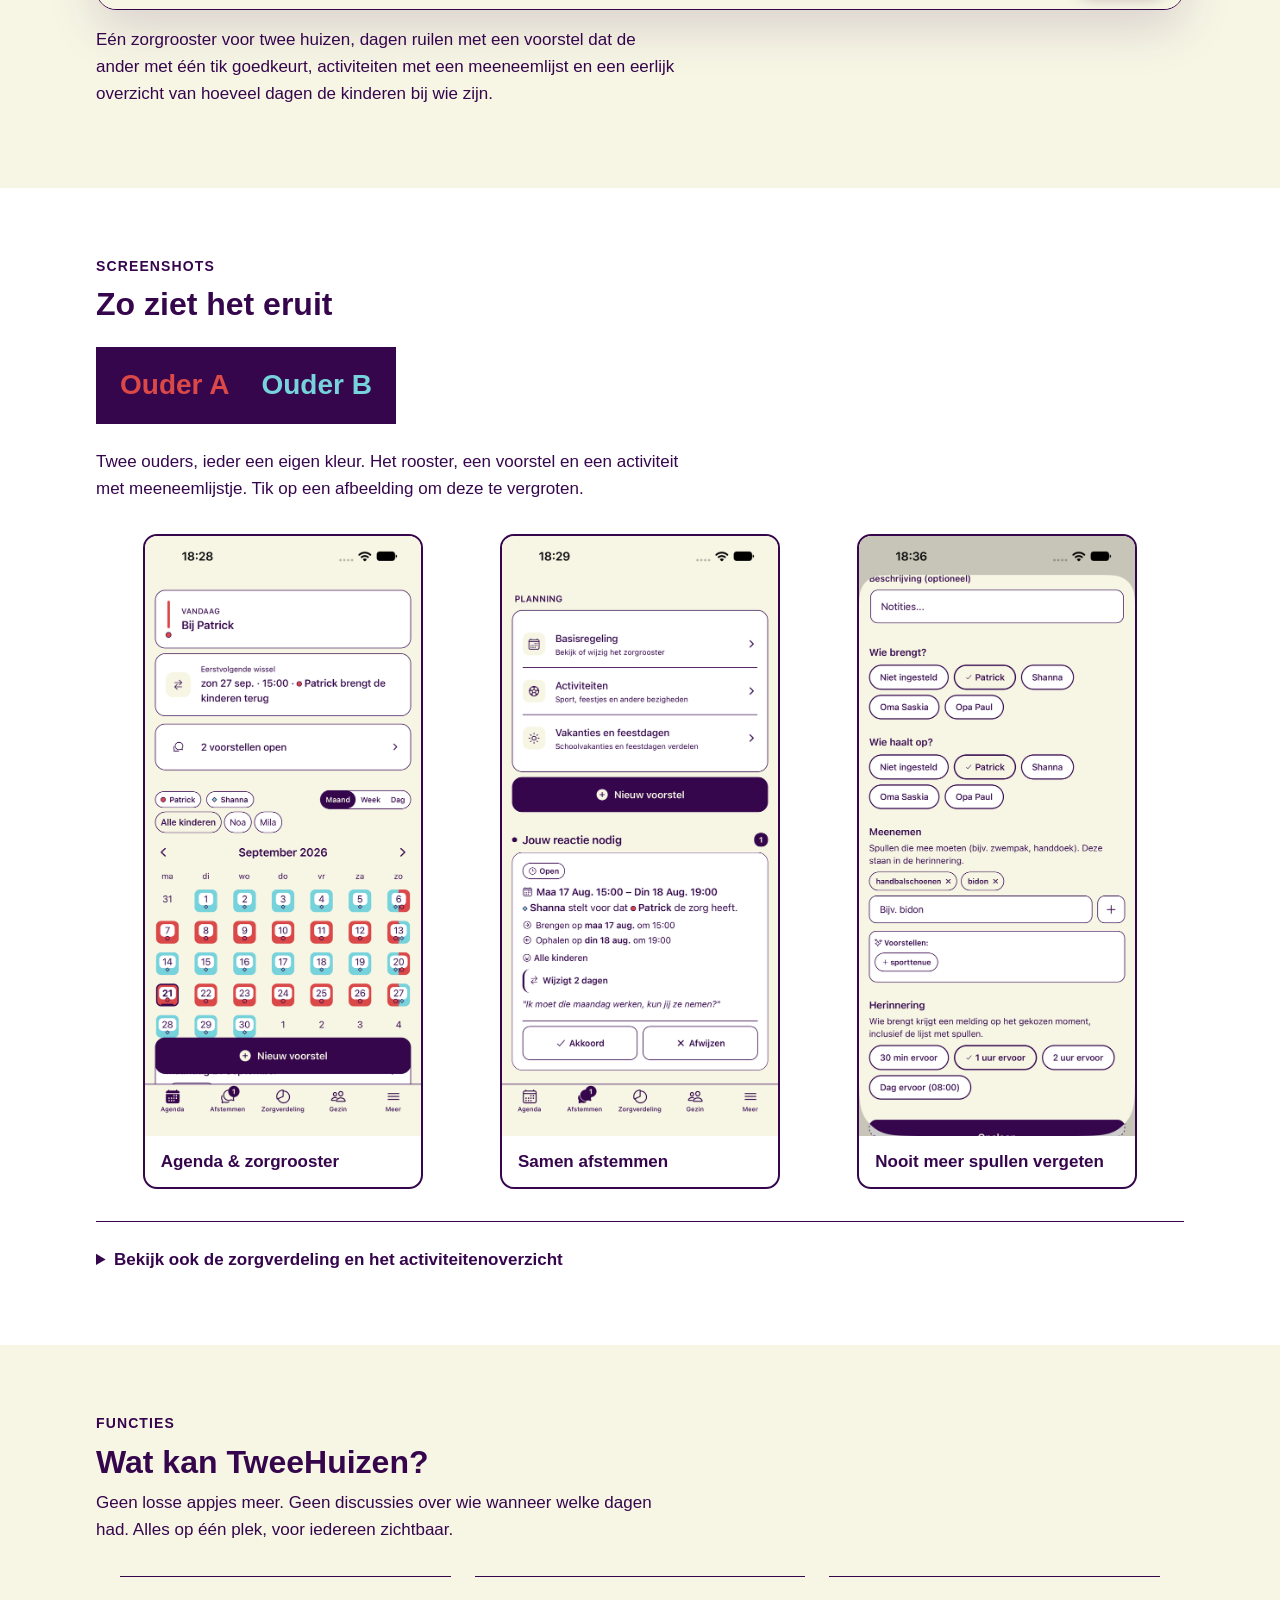
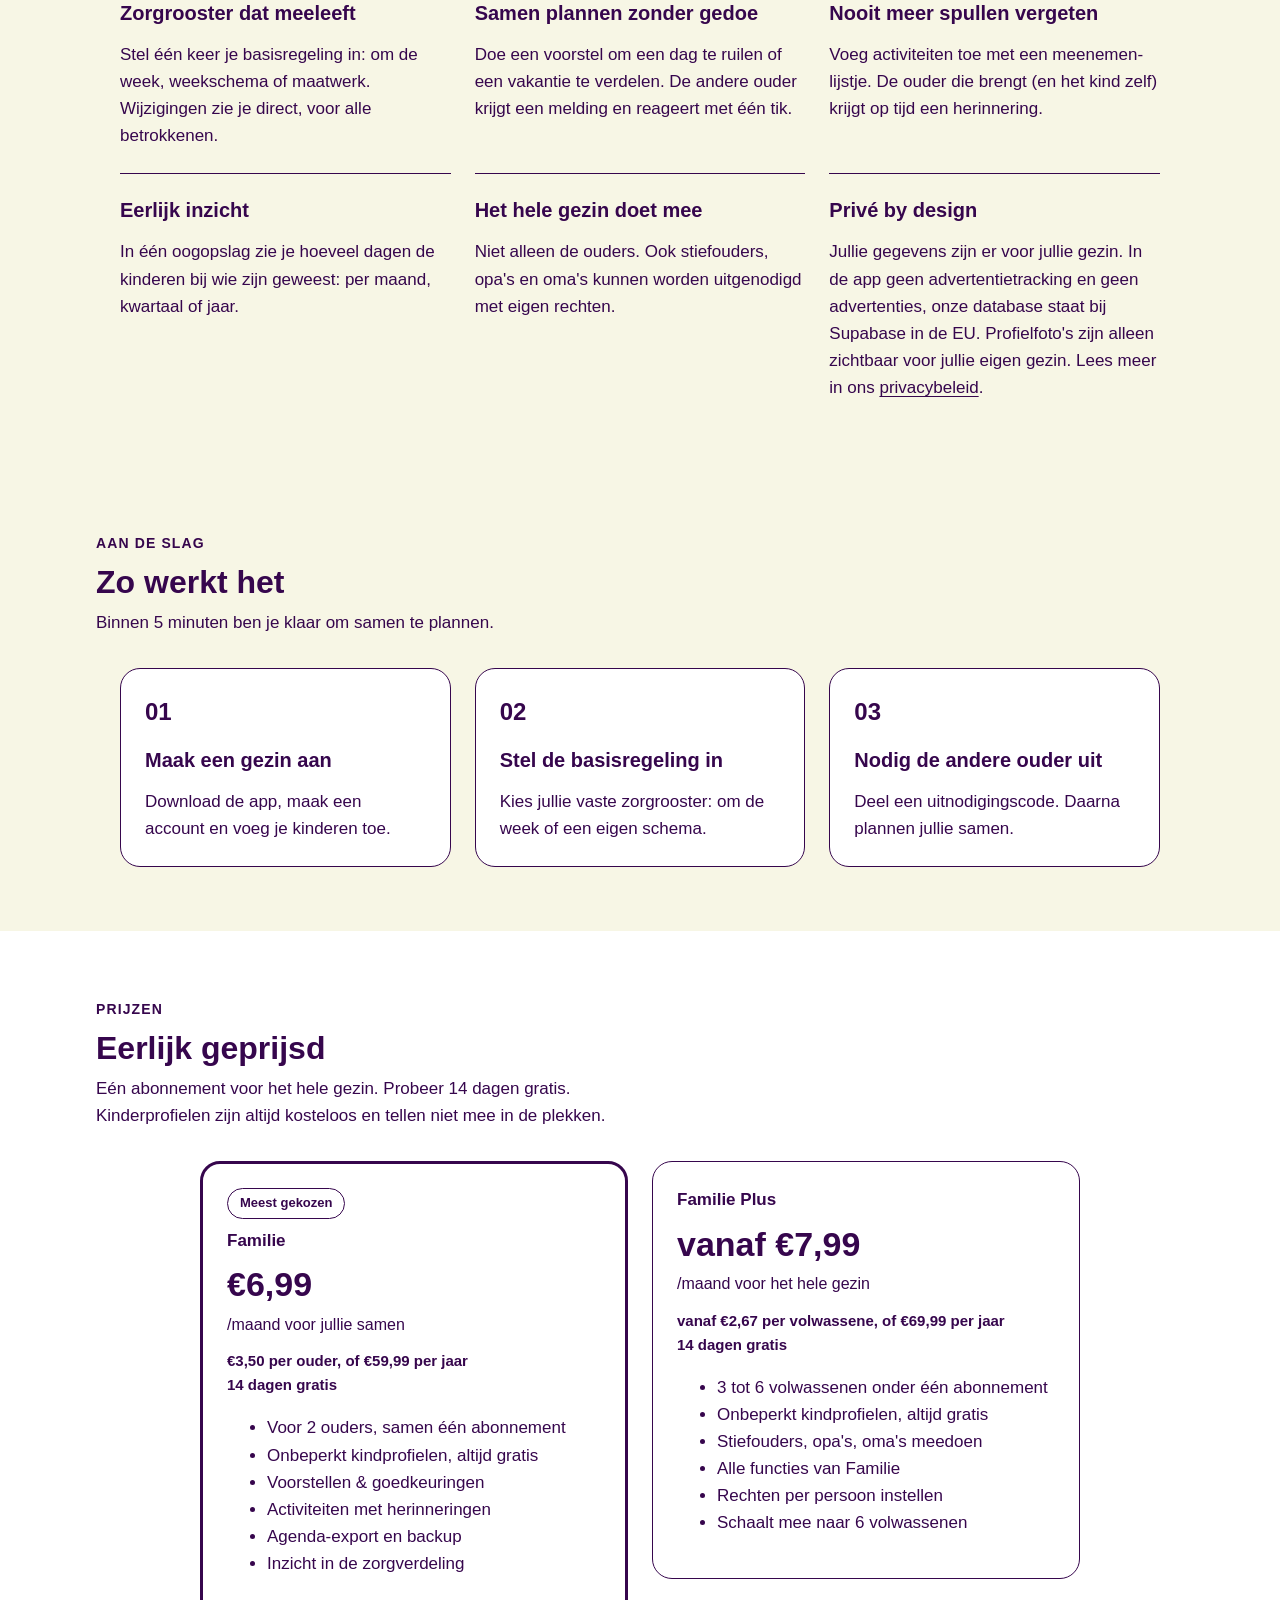
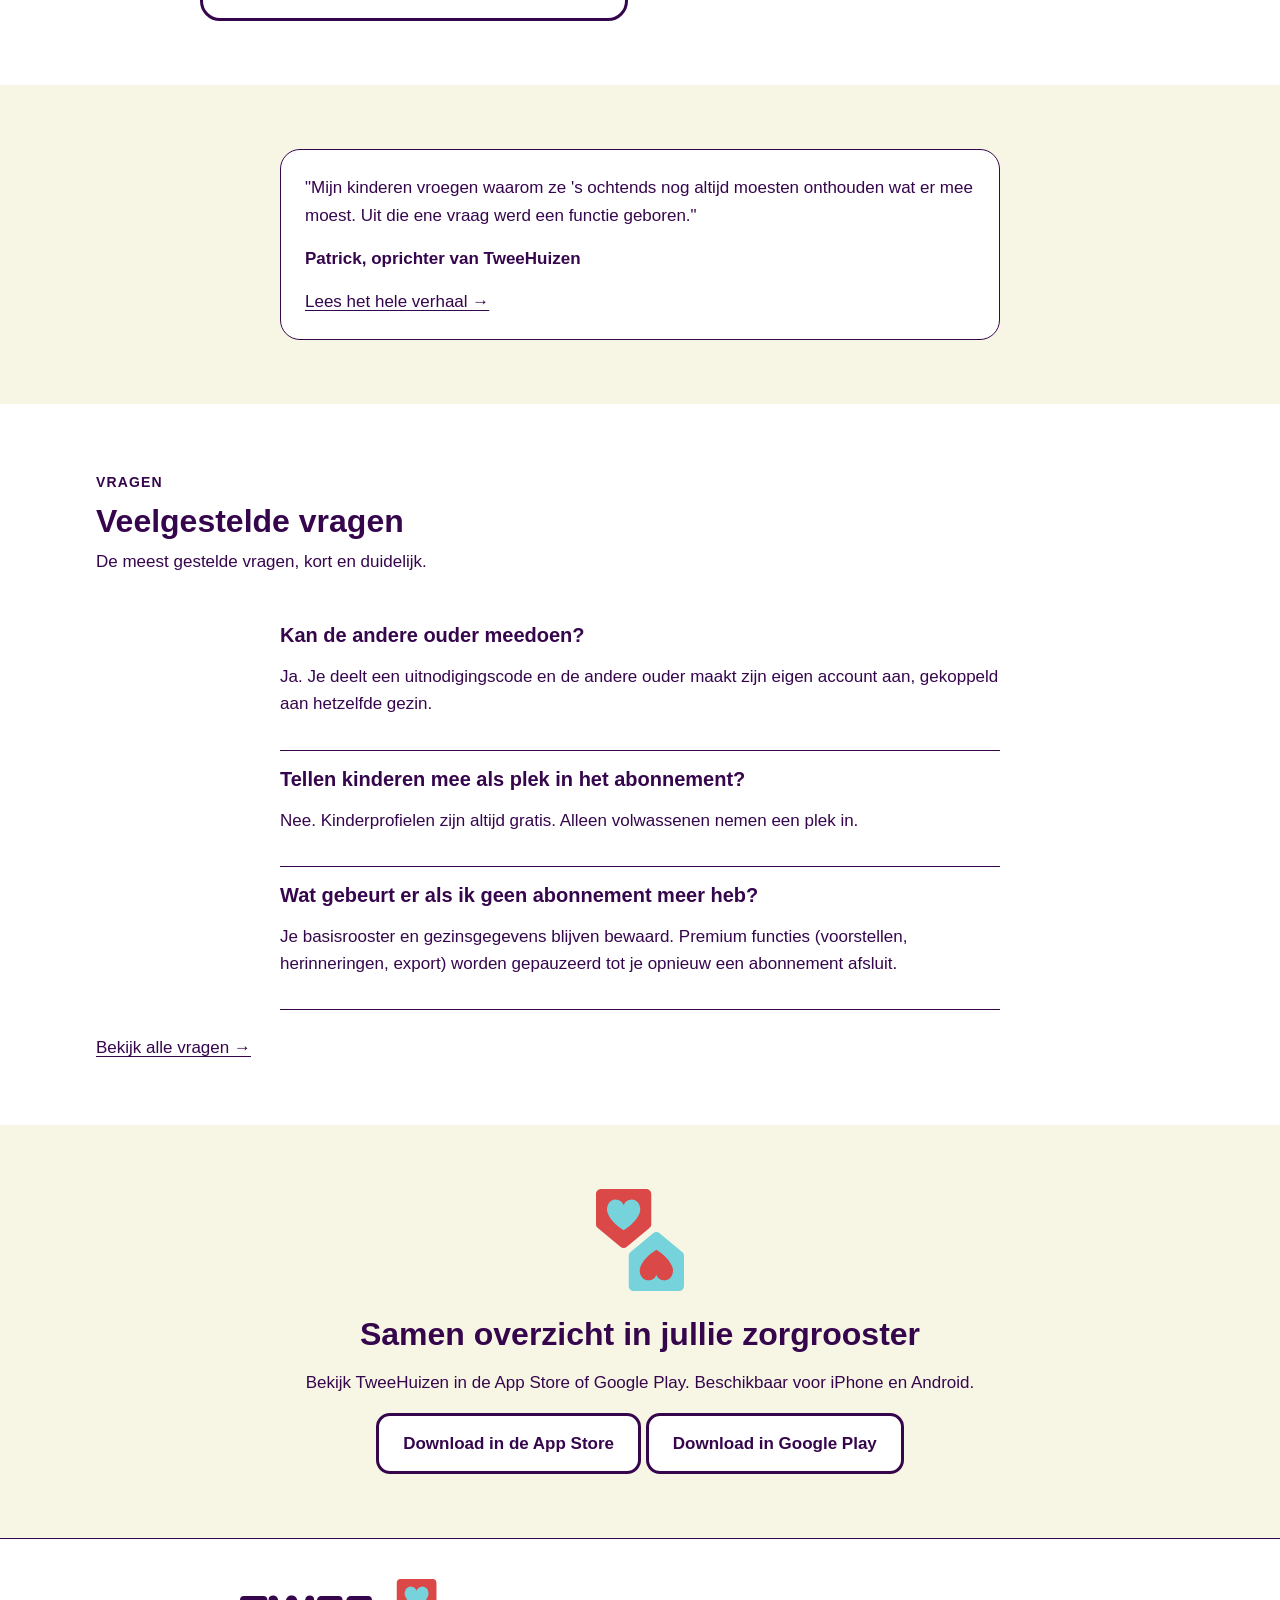
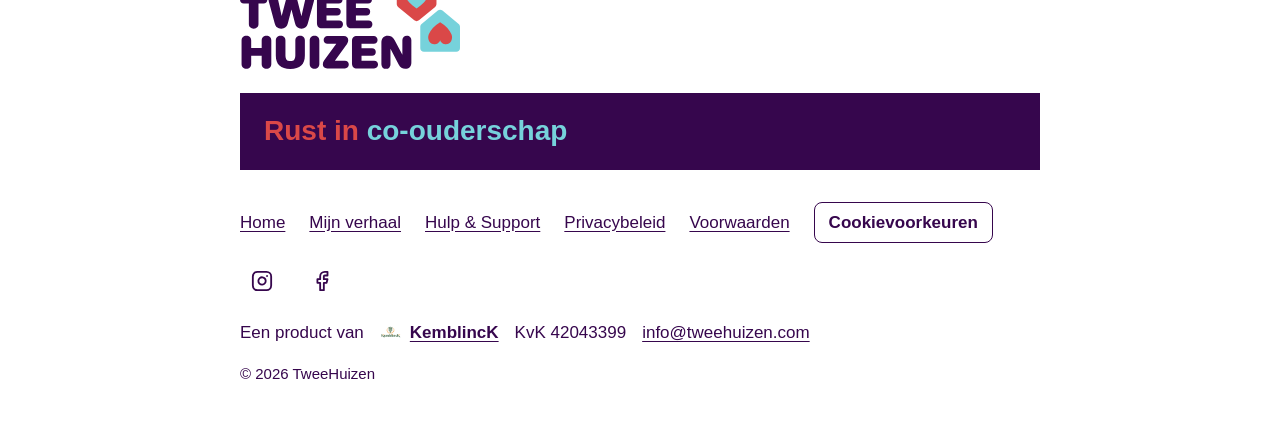
==== commit 03004583: "Startpagina: zin over profielfoto's klopt weer Sinds 23 september is de bucket met profielfoto's pri" ====
--- a/index.html
+++ b/index.html
@@ -268,7 +268,7 @@
       <div class="feature">
         <h3>Privé by design</h3>
         <p>Jullie gegevens zijn er voor jullie gezin. In de app geen advertentietracking
-           en geen advertenties, onze database staat bij Supabase in de EU. Profielfoto's zijn nu nog met een directe link op te halen; lees de toelichting in ons <a href="privacy.html">privacybeleid</a>.</p>
+           en geen advertenties, onze database staat bij Supabase in de EU. Profielfoto's zijn alleen zichtbaar voor jullie eigen gezin. Lees meer in ons <a href="privacy.html">privacybeleid</a>.</p>
       </div>
     </div>
   </div>
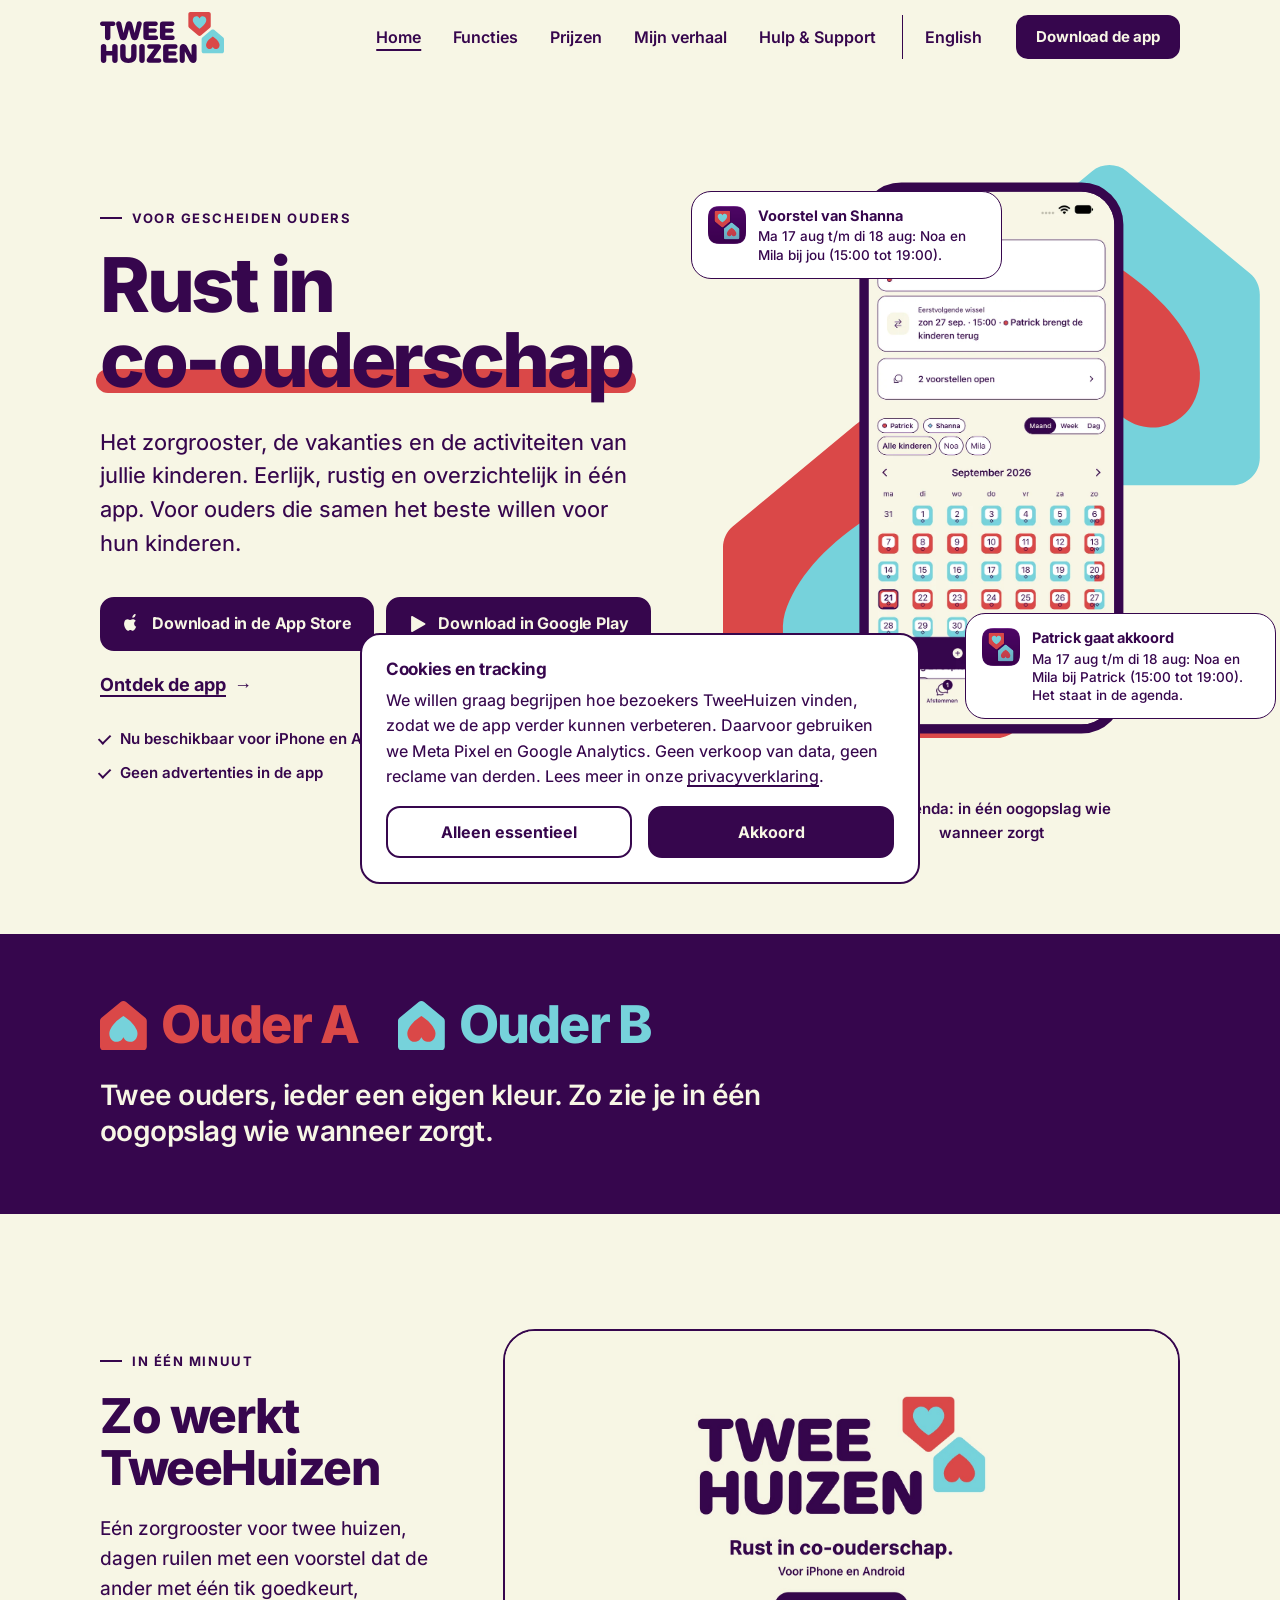
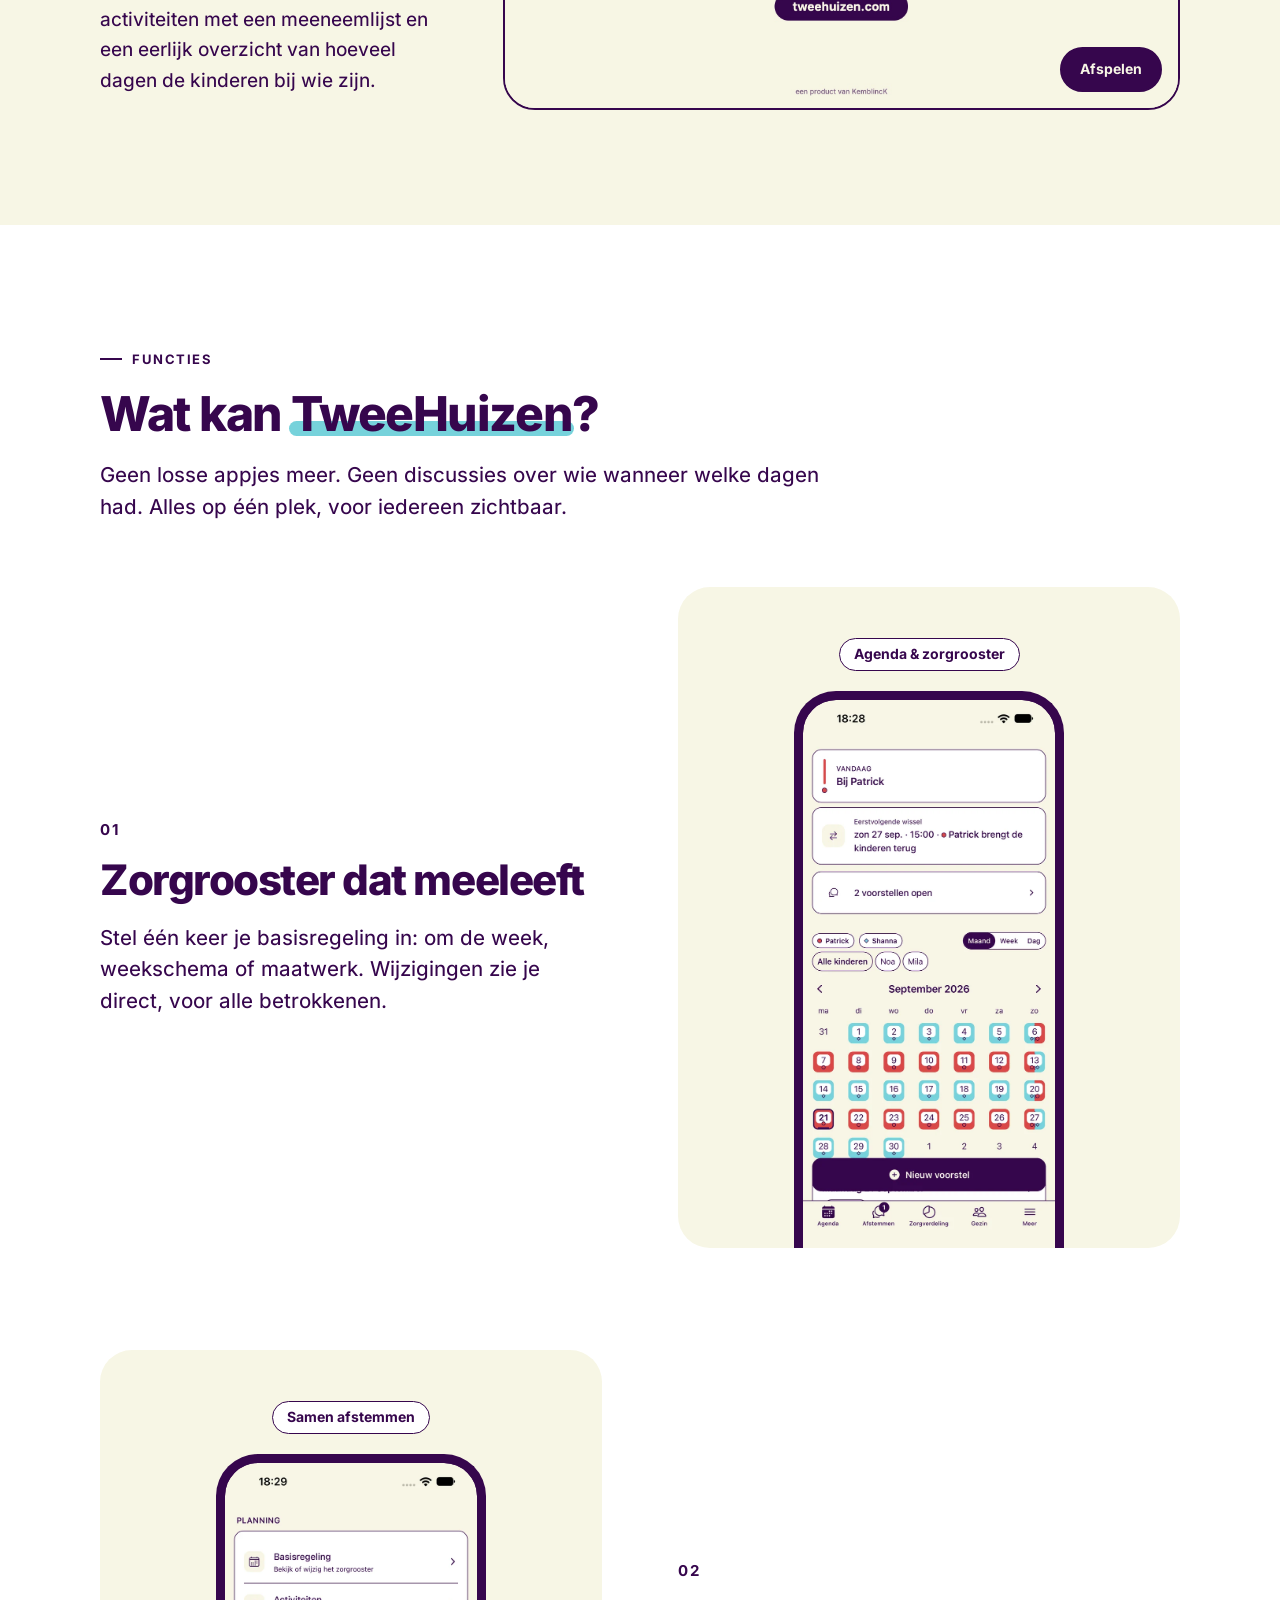
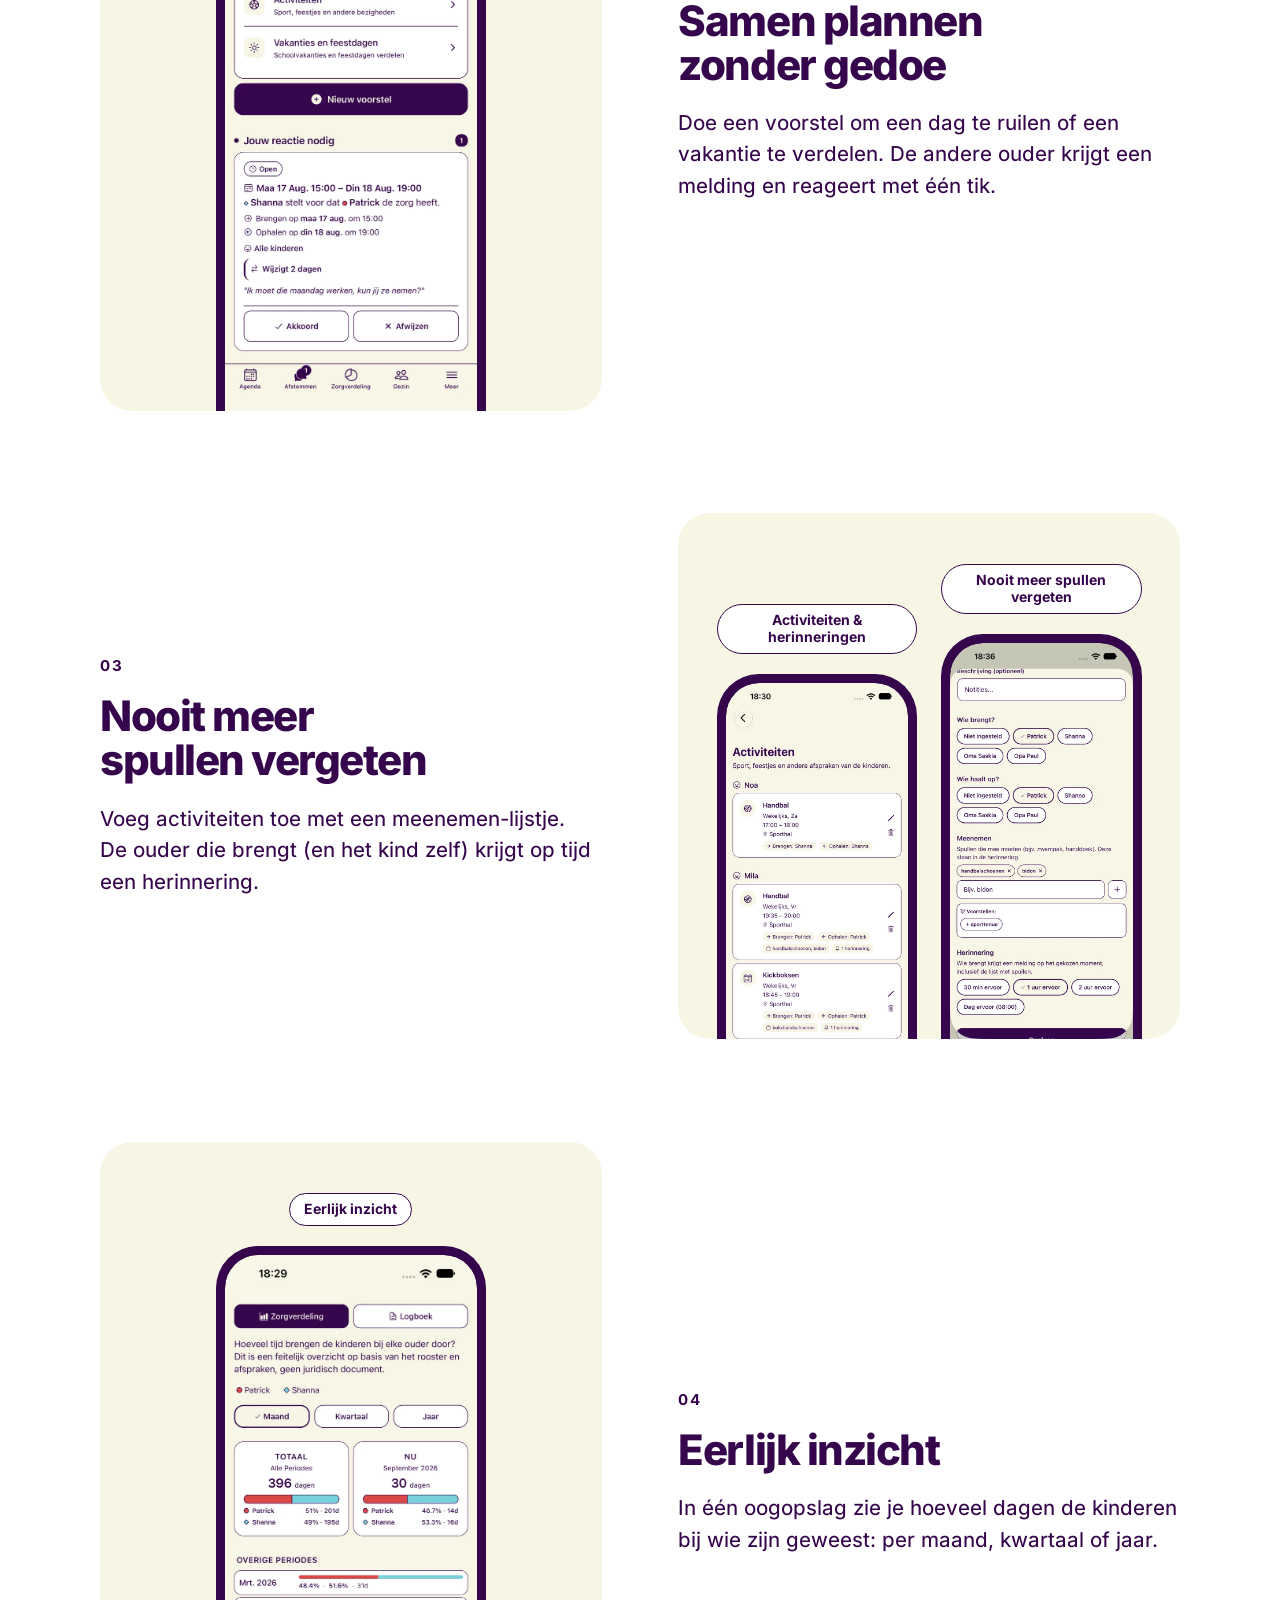
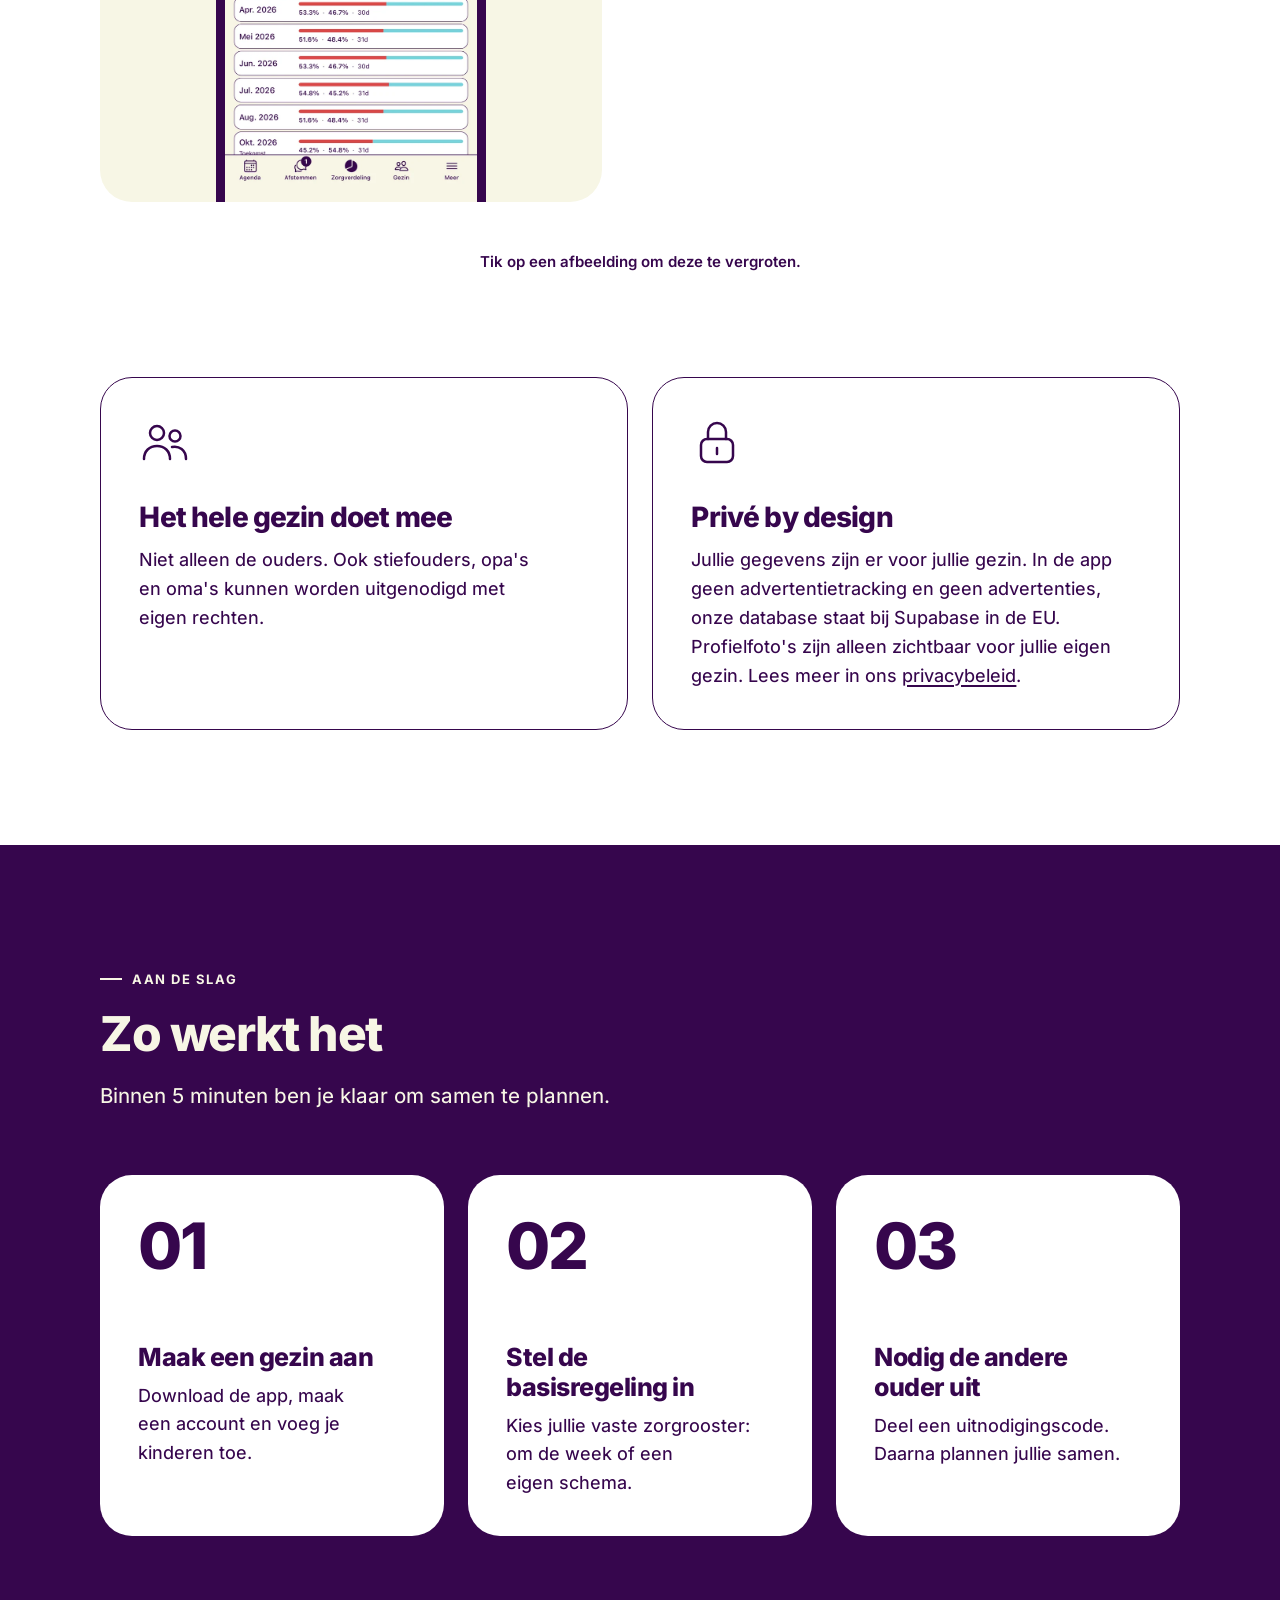
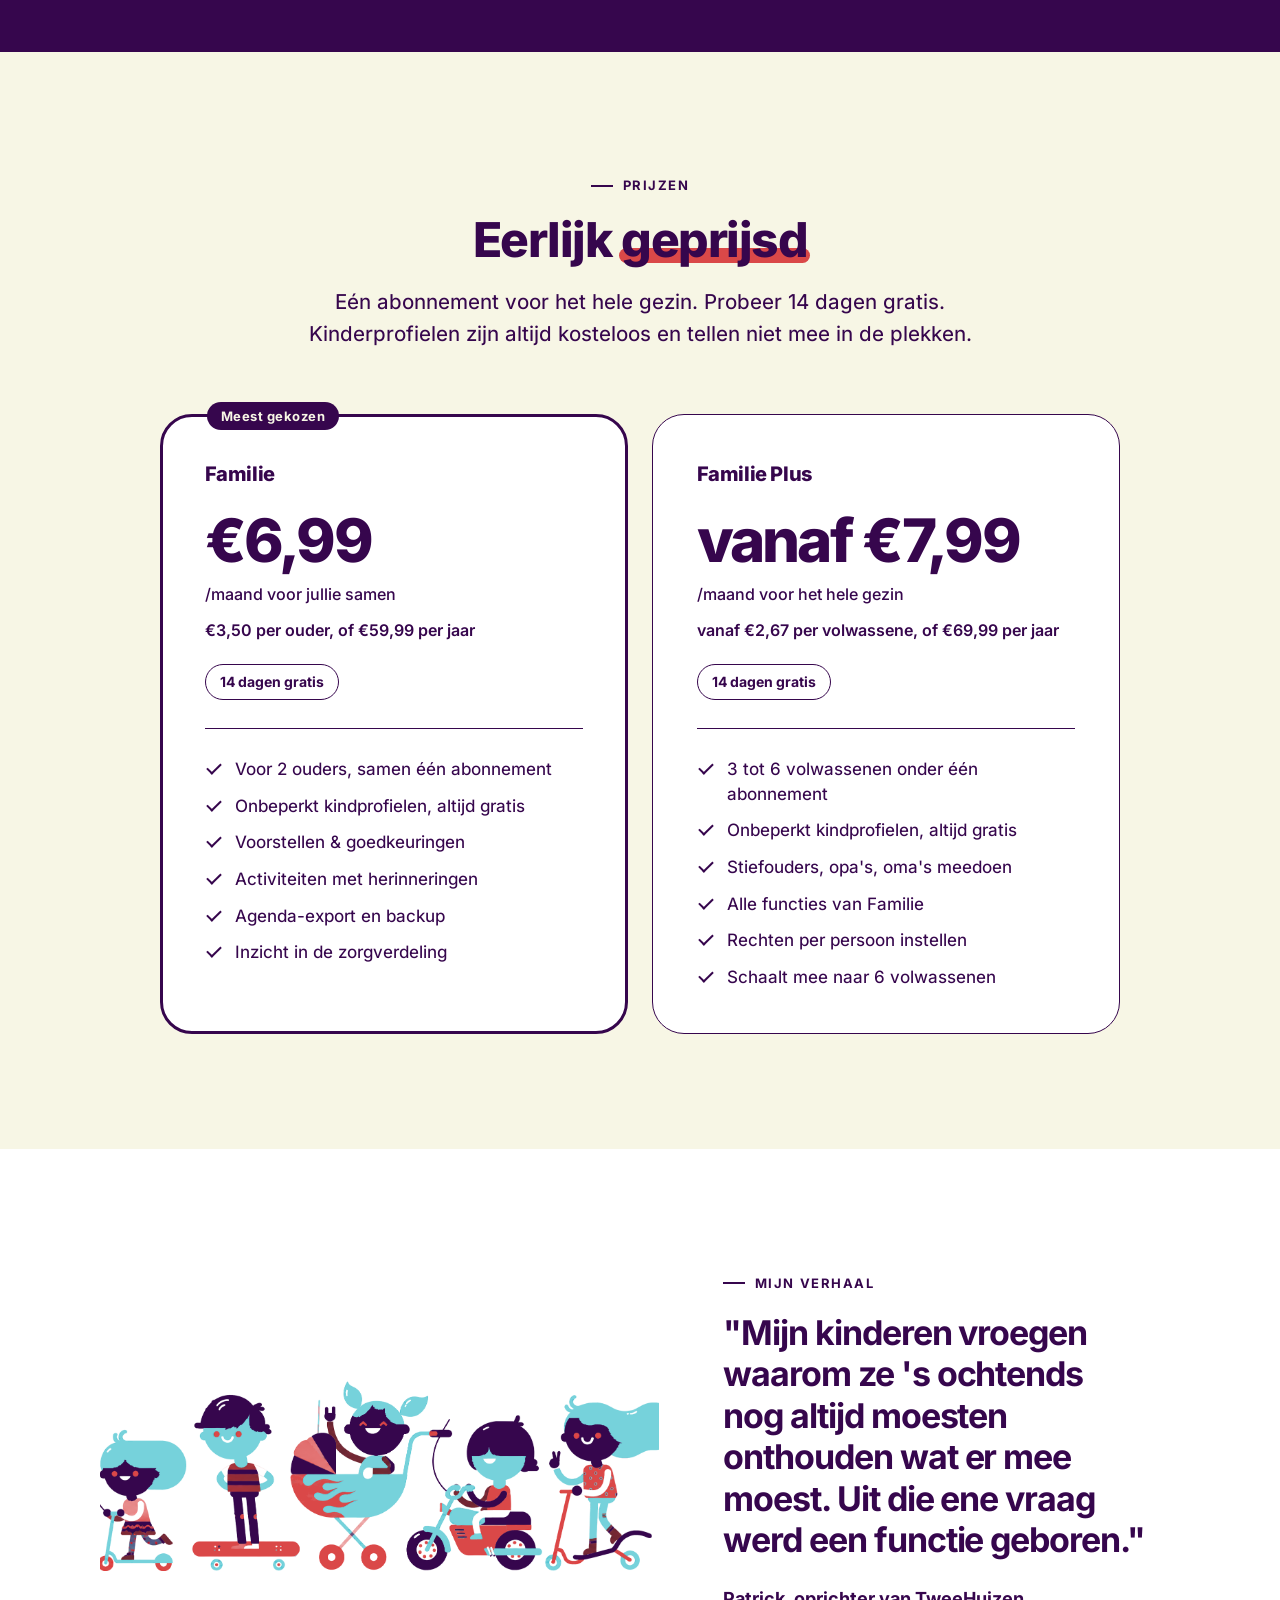
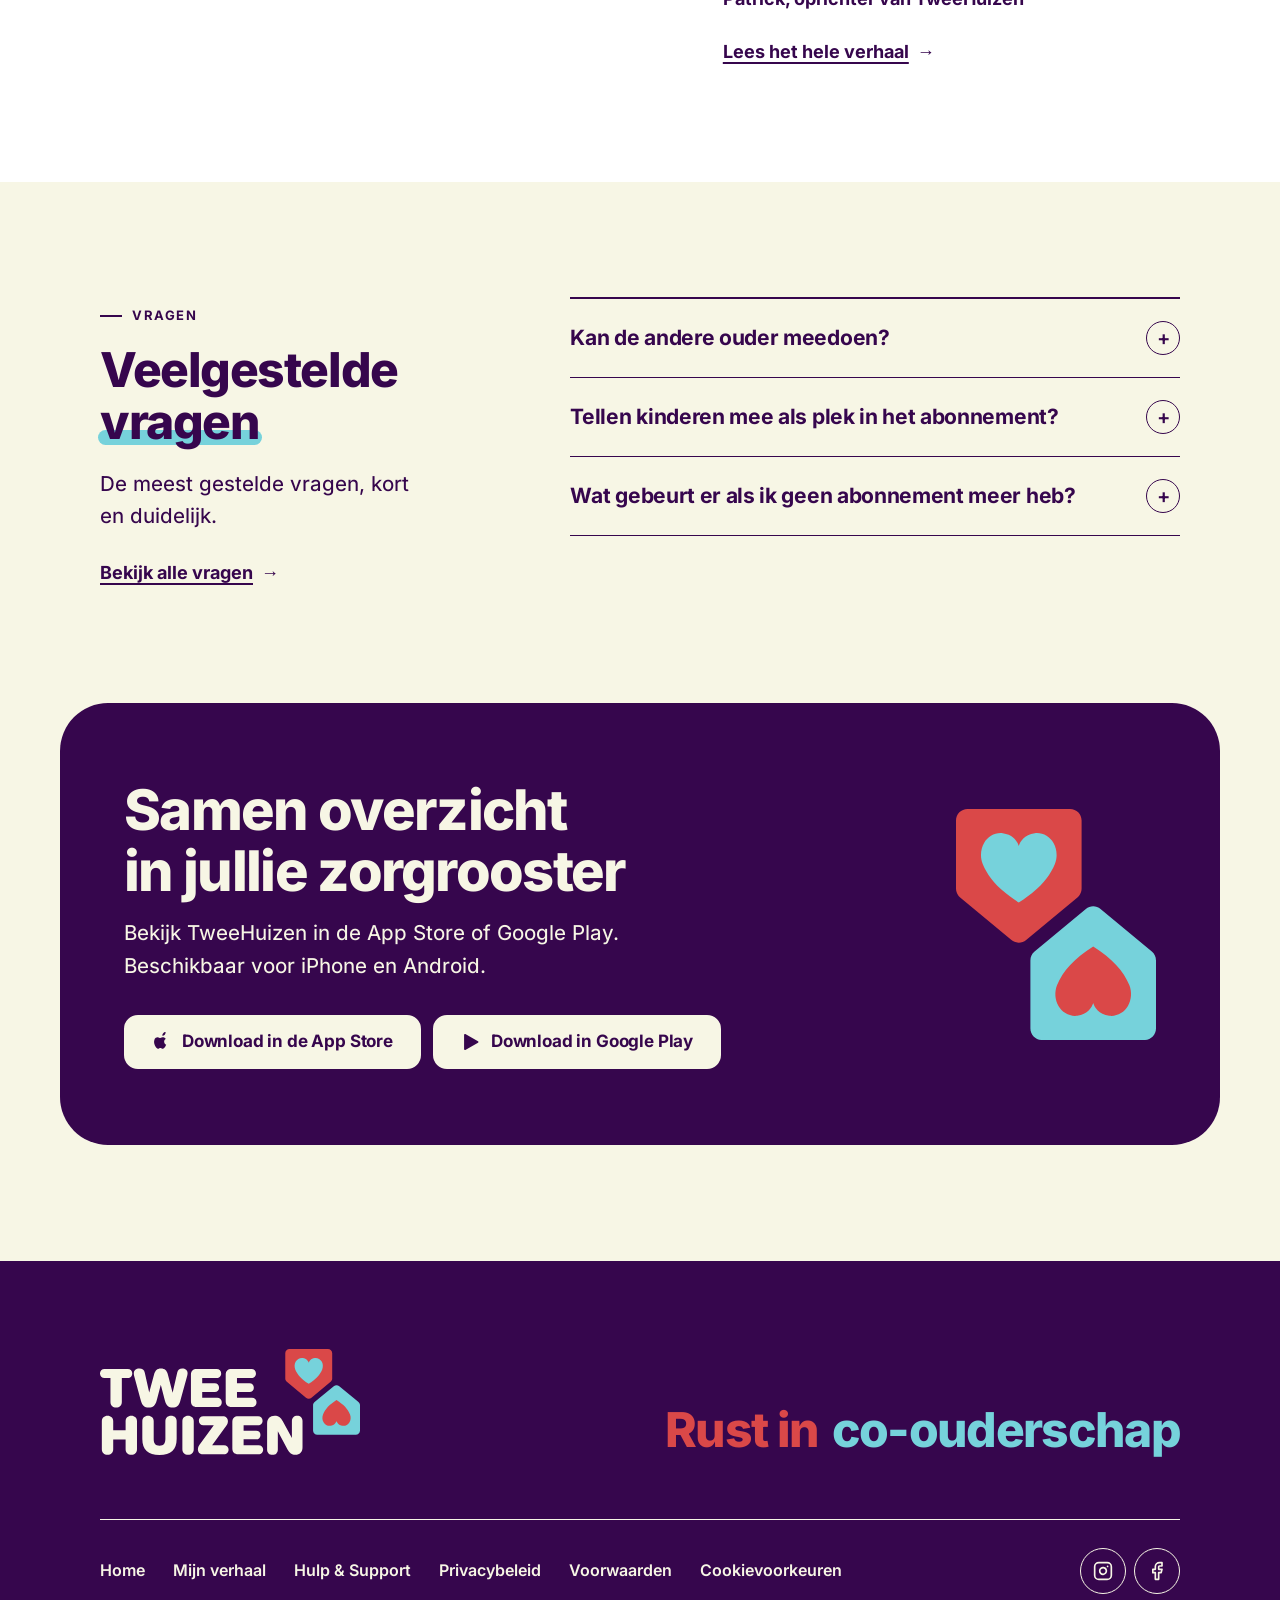
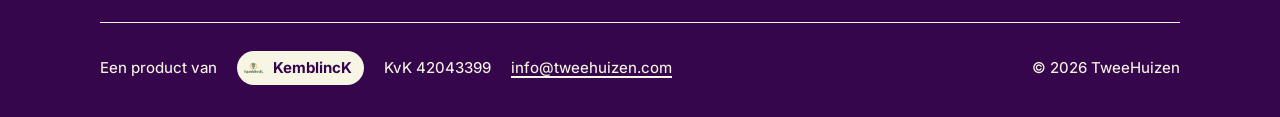
==== commit e835d6a9: "Nieuwe vormgeving tweehuizen.com (stijlblad v3) binnen de huisstijl van Steven - Startpagina NL en E" ====
--- a/index.html
+++ b/index.html
@@ -93,20 +93,29 @@
   ]
 }
 </script>
-<link rel="stylesheet" href="assets/stijl-v2.css?v=5">
+<link rel="preload" href="assets/fonts/inter-latin-wght-normal.woff2" as="font" type="font/woff2" crossorigin>
+<script>(function(d){d.classList.add('js');setTimeout(function(){if(!window.thKlaar)d.classList.remove('js');},4000);})(document.documentElement);</script>
+<link rel="stylesheet" href="assets/stijl-v3.css?v=1">
 </head>
 <body>
 
 <a class="skip-link" href="#main">Ga naar hoofdinhoud</a>
 
-
-<nav class="topnav" aria-label="Hoofdnavigatie">
-  <a class="nav-logo" href="index.html" aria-label="TweeHuizen, naar de homepagina"><img src="assets/TH_logo_dark.svg" alt="" width="140" height="57"></a>
-  <a href="index.html" aria-current="page">Home</a>
-  <a href="ons-verhaal.html">Mijn verhaal</a>
-  <a href="support.html">Hulp &amp; Support</a>
-  <a href="index-en.html" class="lang-switch" hreflang="en" lang="en">English</a>
-</nav>
+<header class="topnav">
+  <div class="topnav-in">
+    <a class="nav-logo" href="index.html" aria-label="TweeHuizen, naar de homepagina"><img src="assets/TH_logo_dark.svg" alt="" width="124" height="51"></a>
+    <button type="button" class="nav-toggle" aria-expanded="false" aria-controls="hoofdmenu" aria-label="Menu"><span></span><span></span></button>
+    <nav class="nav-menu" id="hoofdmenu" aria-label="Hoofdnavigatie">
+      <a href="index.html" aria-current="page">Home</a>
+      <a href="#wat-kan-tweehuizen">Functies</a>
+      <a href="#prijzen">Prijzen</a>
+      <a href="ons-verhaal.html">Mijn verhaal</a>
+      <a href="support.html">Hulp &amp; Support</a>
+      <a href="index-en.html" class="lang-switch" hreflang="en" lang="en">English</a>
+      <a class="btn btn-primary btn-klein" href="#download">Download de app</a>
+    </nav>
+  </div>
+</header>
 
 <main id="main">
 
@@ -114,52 +123,52 @@
 <section class="hero">
   <div class="hero-grid">
     <div class="hero-text">
-      <span class="hero-kicker">Voor gescheiden ouders</span>
-      <h1 class="hero-logo">
-        <img src="assets/TH_logo_dark.svg" alt="TweeHuizen" width="420" height="172">
-      </h1>
-      <p class="hero-payoff">Rust in co-ouderschap</p>
-      <p class="hero-desc">
-        Het zorgrooster, de vakanties en de activiteiten van jullie kinderen.
-        Eerlijk, rustig en overzichtelijk in één app. Voor ouders die samen het
-        beste willen voor hun kinderen.
+      <span class="hero-kicker" data-reveal>Voor gescheiden ouders</span>
+      <h1 data-reveal><span class="regel">Rust in</span> <span class="regel"><span class="streep">co-ouderschap</span></span></h1>
+      <p class="hero-desc" data-reveal style="--wacht:.08s">
+        Het zorgrooster, de vakanties en de activiteiten van jullie kinderen. Eerlijk, rustig en overzichtelijk in één app. Voor ouders die samen het beste willen voor hun kinderen.
       </p>
-      <div class="hero-ctas">
-        <a href="https://apps.apple.com/nl/app/tweehuizen/id6761052772"
-           class="btn btn-primary"
-           target="_blank"
-           rel="noopener"
-           aria-label="Download TweeHuizen in de App Store">
-          <svg aria-hidden="true" focusable="false" width="14" height="16" viewBox="0 0 305 305" style="vertical-align:-2px;margin-right:8px;fill:currentColor;">
-            <path d="M40.74 112.14c-19.06 33.07-6.94 83.27 14.13 113.7 10.53 15.21 21.18 28.86 35.78 28.86.27 0 .54-.01.82-.02 6.86-.27 11.81-2.38 16.6-4.42 5.38-2.3 10.95-4.67 19.7-4.67 8.32 0 13.62 2.3 18.74 4.51 5.05 2.19 10.27 4.45 17.96 4.31 16.43-.31 26.51-15.04 35.4-28.04 9.27-13.55 13.92-26.71 15.49-31.74l.06-.21c.3-.91-.13-1.91-1-2.34-.04-.02-.18-.07-.22-.09-2.95-1.21-28.84-12.43-29.11-43.61-.25-25.34 19.36-38.81 23.29-41.33l.18-.12c.42-.27.71-.71.81-1.21.1-.5-.01-1.02-.3-1.43-13.59-19.86-34.4-22.85-42.78-23.21-1.22-.12-2.48-.18-3.74-.18-9.83 0-19.25 3.71-26.82 6.7-5.23 2.06-9.74 3.84-12.86 3.84-3.5 0-8.04-1.8-13.29-3.89-7.03-2.79-15-5.96-23.43-5.96-.2 0-.4 0-.59.01-19.61.29-38.13 11.51-48.34 29.31zM205.61.21c-11.87.49-26.12 7.81-34.65 17.84-7.4 8.61-14.62 22.97-12.71 37.46.12.91.86 1.6 1.78 1.66.78.04 1.59.09 2.41.09 11.6 0 24.12-6.43 32.69-16.82 9-10.96 13.55-25.04 12.18-37.66-.11-.95-.95-1.65-1.7-1.57z"/>
-          </svg>Download in de App Store
-        </a>
-        <a href="https://play.google.com/store/apps/details?id=nl.tweehuizen.app"
-           class="btn btn-primary"
-           target="_blank"
-           rel="noopener"
-           aria-label="Download TweeHuizen in Google Play">Download in Google Play</a>
-        <a href="#wat-kan-tweehuizen" class="btn btn-secondary">Ontdek de app</a>
-      </div>
-      <span class="badge">Nu beschikbaar voor iPhone en Android</span>
-    </div>
-    <div class="hero-visual">
-      <div>
-        <div class="hero-phone">
-          <img src="screenshots/v2/01-agenda.png" alt="De agenda in TweeHuizen met het zorgrooster: gekleurde dagen per ouder en de eerstvolgende wissel" width="640" height="1391" fetchpriority="high">
-        </div>
-        <p class="hero-phone-caption">De agenda: in één oogopslag wie wanneer zorgt</p>
-      </div>
-    </div>
+      <div class="hero-ctas" data-reveal style="--wacht:.16s">
+        <a href="https://apps.apple.com/nl/app/tweehuizen/id6761052772" class="btn btn-primary" target="_blank" rel="noopener" aria-label="Download TweeHuizen in de App Store"><svg aria-hidden="true" focusable="false" viewBox="0 0 305 305"><path d="M40.74 112.14c-19.06 33.07-6.94 83.27 14.13 113.7 10.53 15.21 21.18 28.86 35.78 28.86.27 0 .54-.01.82-.02 6.86-.27 11.81-2.38 16.6-4.42 5.38-2.3 10.95-4.67 19.7-4.67 8.32 0 13.62 2.3 18.74 4.51 5.05 2.19 10.27 4.45 17.96 4.31 16.43-.31 26.51-15.04 35.4-28.04 9.27-13.55 13.92-26.71 15.49-31.74l.06-.21c.3-.91-.13-1.91-1-2.34-.04-.02-.18-.07-.22-.09-2.95-1.21-28.84-12.43-29.11-43.61-.25-25.34 19.36-38.81 23.29-41.33l.18-.12c.42-.27.71-.71.81-1.21.1-.5-.01-1.02-.3-1.43-13.59-19.86-34.4-22.85-42.78-23.21-1.22-.12-2.48-.18-3.74-.18-9.83 0-19.25 3.71-26.82 6.7-5.23 2.06-9.74 3.84-12.86 3.84-3.5 0-8.04-1.8-13.29-3.89-7.03-2.79-15-5.96-23.43-5.96-.2 0-.4 0-.59.01-19.61.29-38.13 11.51-48.34 29.31zM205.61.21c-11.87.49-26.12 7.81-34.65 17.84-7.4 8.61-14.62 22.97-12.71 37.46.12.91.86 1.6 1.78 1.66.78.04 1.59.09 2.41.09 11.6 0 24.12-6.43 32.69-16.82 9-10.96 13.55-25.04 12.18-37.66-.11-.95-.95-1.65-1.7-1.57z"/></svg>Download in de App Store</a>
+        <a href="https://play.google.com/store/apps/details?id=nl.tweehuizen.app" class="btn btn-primary" target="_blank" rel="noopener" aria-label="Download TweeHuizen in Google Play"><svg aria-hidden="true" focusable="false" viewBox="0 0 24 24"><path d="M5.2 2.4c-.7-.4-1.5.1-1.5.9v17.4c0 .8.8 1.3 1.5.9l15.2-8.7c.7-.4.7-1.4 0-1.8L5.2 2.4z"/></svg>Download in Google Play</a>
+      </div>
+      <p class="hero-meer" data-reveal style="--wacht:.2s"><a href="#wat-kan-tweehuizen" class="tekstlink"><span>Ontdek de app</span></a></p>
+      <ul class="hero-punten" data-reveal style="--wacht:.24s">
+        <li>Nu beschikbaar voor iPhone en Android</li>
+        <li>Kinderprofielen altijd gratis</li>
+        <li>Geen advertenties in de app</li>
+      </ul>
+    </div>
+    <div class="hero-visual" data-reveal style="--wacht:.12s">
+      <div class="stage">
+        <svg class="huis huis-a" viewBox="0 0 107.37 114.21" width="107" height="114" aria-hidden="true" focusable="false"><path d="M107.37,46.15v58.23c0,5.43-4.4,9.84-9.84,9.84h-87.69c-5.43,0-9.84-4.4-9.84-9.84v-58.23c0-2.93,1.3-5.7,3.56-7.57l43.84-36.38c3.64-3.02,8.92-3.02,12.56,0l43.84,36.38c2.25,1.87,3.56,4.64,3.56,7.57Z" fill="#DA4848"/><path d="M22.83,67.26c4.84-12.02,14.84-22.78,30.86-33,16.01,10.23,26.02,20.98,30.86,33,2.31,5.75,1.88,12.53-1.18,17.96-3.06,5.42-9.56,9.15-15.97,8.3-9.15-1.21-12.49-7.11-13.71-10.91-1.21,3.79-4.56,9.7-13.71,10.91-6.41.85-12.91-2.88-15.97-8.3-3.06-5.42-3.49-12.21-1.18-17.96Z" fill="#76D2DB"/></svg>
+        <svg class="huis huis-b" viewBox="0 0 107.37 114.21" width="107" height="114" aria-hidden="true" focusable="false"><path d="M107.37,46.15v58.23c0,5.43-4.4,9.84-9.84,9.84h-87.69c-5.43,0-9.84-4.4-9.84-9.84v-58.23c0-2.93,1.3-5.7,3.56-7.57l43.84-36.38c3.64-3.02,8.92-3.02,12.56,0l43.84,36.38c2.25,1.87,3.56,4.64,3.56,7.57Z" fill="#76D2DB"/><path d="M22.83,67.26c4.84-12.02,14.84-22.78,30.86-33,16.01,10.23,26.02,20.98,30.86,33,2.31,5.75,1.88,12.53-1.18,17.96-3.06,5.42-9.56,9.15-15.97,8.3-9.15-1.21-12.49-7.11-13.71-10.91-1.21,3.79-4.56,9.7-13.71,10.91-6.41.85-12.91-2.88-15.97-8.3-3.06-5.42-3.49-12.21-1.18-17.96Z" fill="#DA4848"/></svg>
+        <span class="device"><img src="screenshots/v2/01-agenda.webp" alt="De agenda in TweeHuizen met het zorgrooster: gekleurde dagen per ouder en de eerstvolgende wissel" width="640" height="1391" fetchpriority="high"></span>
+        <div class="melding melding-1" aria-hidden="true"><img src="assets/app-icoon-144.png" alt="" width="38" height="38"><div><b>Voorstel van Shanna</b><span>Ma 17 aug t/m di 18 aug: Noa en Mila bij jou (15:00 tot 19:00).</span></div></div>
+        <div class="melding melding-2" aria-hidden="true"><img src="assets/app-icoon-144.png" alt="" width="38" height="38"><div><b>Patrick gaat akkoord</b><span>Ma 17 aug t/m di 18 aug: Noa en Mila bij Patrick (15:00 tot 19:00). Het staat in de agenda.</span></div></div>
+      </div>
+      <p class="stage-bijschrift">De agenda: in één oogopslag wie wanneer zorgt</p>
+    </div>
+  </div>
+</section>
+
+<!-- ─── Twee ouders, twee kleuren ────── -->
+<section class="ouderband op-paars">
+  <div class="ouderband-in" data-reveal>
+    <p class="parent-colors roster-legend"><span class="parent-text-a"><svg viewBox="0 0 107.37 114.21" width="107" height="114" aria-hidden="true" focusable="false"><path d="M107.37,46.15v58.23c0,5.43-4.4,9.84-9.84,9.84h-87.69c-5.43,0-9.84-4.4-9.84-9.84v-58.23c0-2.93,1.3-5.7,3.56-7.57l43.84-36.38c3.64-3.02,8.92-3.02,12.56,0l43.84,36.38c2.25,1.87,3.56,4.64,3.56,7.57Z" fill="#DA4848"/><path d="M22.83,67.26c4.84-12.02,14.84-22.78,30.86-33,16.01,10.23,26.02,20.98,30.86,33,2.31,5.75,1.88,12.53-1.18,17.96-3.06,5.42-9.56,9.15-15.97,8.3-9.15-1.21-12.49-7.11-13.71-10.91-1.21,3.79-4.56,9.7-13.71,10.91-6.41.85-12.91-2.88-15.97-8.3-3.06-5.42-3.49-12.21-1.18-17.96Z" fill="#76D2DB"/></svg>Ouder A</span><span class="parent-text-b"><svg viewBox="0 0 107.37 114.21" width="107" height="114" aria-hidden="true" focusable="false"><path d="M107.37,46.15v58.23c0,5.43-4.4,9.84-9.84,9.84h-87.69c-5.43,0-9.84-4.4-9.84-9.84v-58.23c0-2.93,1.3-5.7,3.56-7.57l43.84-36.38c3.64-3.02,8.92-3.02,12.56,0l43.84,36.38c2.25,1.87,3.56,4.64,3.56,7.57Z" fill="#76D2DB"/><path d="M22.83,67.26c4.84-12.02,14.84-22.78,30.86-33,16.01,10.23,26.02,20.98,30.86,33,2.31,5.75,1.88,12.53-1.18,17.96-3.06,5.42-9.56,9.15-15.97,8.3-9.15-1.21-12.49-7.11-13.71-10.91-1.21,3.79-4.56,9.7-13.71,10.91-6.41.85-12.91-2.88-15.97-8.3-3.06-5.42-3.49-12.21-1.18-17.96Z" fill="#DA4848"/></svg>Ouder B</span></p>
+    <p>Twee ouders, ieder een eigen kleur. Zo zie je in één oogopslag wie wanneer zorgt.</p>
   </div>
 </section>
 
 <!-- ─── Uitlegfilm ─────────────────────── -->
 <section class="section film-blok" id="film">
-  <div class="container">
-    <span class="section-kicker">In één minuut</span>
-    <h2 class="section-title">Zo werkt TweeHuizen</h2>
-    <div class="film-kader">
+  <div class="container film-grid">
+    <div class="film-tekst" data-reveal>
+      <span class="section-kicker">In één minuut</span>
+      <h2 class="section-title">Zo werkt TweeHuizen</h2>
+      <p class="film-uitleg" id="film-uitleg">Eén zorgrooster voor twee huizen, dagen ruilen met een voorstel dat de ander met één tik goedkeurt, activiteiten met een meeneemlijst en een eerlijk overzicht van hoeveel dagen de kinderen bij wie zijn.</p>
+    </div>
+    <div class="film-kader" data-reveal style="--wacht:.08s">
       <video id="uitlegfilm" muted loop playsinline preload="none"
         poster="film/uitlegfilm-poster.jpg" width="1920" height="1080"
         aria-label="Uitlegfilm over TweeHuizen" aria-describedby="film-uitleg">
@@ -170,147 +179,134 @@
         <button type="button" class="film-knop" id="film-geluid" aria-pressed="false" hidden>Geluid aan</button>
       </div>
     </div>
-    <p class="film-uitleg" id="film-uitleg">Eén zorgrooster voor twee huizen, dagen ruilen met een
-    voorstel dat de ander met één tik goedkeurt, activiteiten met een meeneemlijst en een eerlijk
-    overzicht van hoeveel dagen de kinderen bij wie zijn.</p>
-  </div>
-</section>
-
-<!-- ─── App-screenshots ─────────────────── -->
-<section class="section showcase">
+  </div>
+</section>
+
+<!-- ─── Wat kan TweeHuizen? ─────────── -->
+<section class="section vlak-wit showcase" id="wat-kan-tweehuizen">
   <div class="container">
-    <span class="section-kicker">Screenshots</span>
-    <h2 class="section-title">Zo ziet het eruit</h2>
-    <p class="parent-colors roster-legend"><span class="parent-text-a">Ouder A</span><span class="parent-text-b">Ouder B</span></p>
-    <p class="section-sub">Twee ouders, ieder een eigen kleur. Het rooster, een voorstel en een activiteit met meeneemlijstje. Tik op een afbeelding om deze te vergroten.</p>
-
-    <div class="shots-row">
-      <figure class="shot">
-        <a class="shot-btn" href="screenshots/v2/01-agenda.png" aria-label="Vergroot screenshot: agenda en zorgrooster">
-          <img src="screenshots/v2/01-agenda.png" alt="Agendaweergave met het zorgrooster in TweeHuizen" width="640" height="1391" loading="lazy">
-        </a>
-        <figcaption>Agenda &amp; zorgrooster</figcaption>
-      </figure>
-      <figure class="shot">
-        <a class="shot-btn" href="screenshots/v2/02-afstemmen.png" aria-label="Vergroot screenshot: samen afstemmen">
-          <img src="screenshots/v2/02-afstemmen.png" alt="Voorstel om een dag te ruilen, met goedkeuring in één tik" width="640" height="1391" loading="lazy">
-        </a>
-        <figcaption>Samen afstemmen</figcaption>
-      </figure>
-      <figure class="shot">
-        <a class="shot-btn" href="screenshots/v2/06-activiteit-detail.png" aria-label="Vergroot screenshot: activiteit met meenemen-lijstje">
-          <img src="screenshots/v2/06-activiteit-detail.png" alt="Activiteit met meenemen-lijstje" width="640" height="1391" loading="lazy">
-        </a>
-        <figcaption>Nooit meer spullen vergeten</figcaption>
-      </figure>
-    </div>
-    <details class="extra-shots">
-      <summary>Bekijk ook de zorgverdeling en het activiteitenoverzicht</summary>
-      <div class="shots-row shots-extra">
-      <figure class="shot">
-        <a class="shot-btn" href="screenshots/v2/03-zorgverdeling.png" aria-label="Vergroot screenshot: eerlijk inzicht in de zorgverdeling">
-          <img src="screenshots/v2/03-zorgverdeling.png" alt="Inzicht in de zorgverdeling per maand" width="640" height="1391" loading="lazy">
-        </a>
-        <figcaption>Eerlijk inzicht</figcaption>
-      </figure>
-      <figure class="shot">
-        <a class="shot-btn" href="screenshots/v2/05-activiteiten.png" aria-label="Vergroot screenshot: activiteiten en herinneringen">
-          <img src="screenshots/v2/05-activiteiten.png" alt="Overzicht van activiteiten met herinneringen" width="640" height="1391" loading="lazy">
-        </a>
-        <figcaption>Activiteiten &amp; herinneringen</figcaption>
-      </figure>
-      </div>
-    </details>
-  </div>
-</section>
-
-<!-- ─── Wat kan TweeHuizen? ─────────── -->
-<section class="section" id="wat-kan-tweehuizen">
+    <div class="section-kop" data-reveal>
+      <span class="section-kicker">Functies</span>
+      <h2 class="section-title">Wat kan <span class="streep streep-b">TweeHuizen</span>?</h2>
+      <p class="section-sub">
+        Geen losse appjes meer. Geen discussies over wie wanneer welke dagen had. Alles op één plek, voor iedereen zichtbaar.
+      </p>
+    </div>
+
+    <div class="rijen">
+      <article class="rij" data-reveal>
+        <div class="rij-tekst">
+          <span class="rij-nr">01</span>
+          <h3>Zorgrooster dat meeleeft</h3>
+          <p>Stel één keer je basisregeling in: om de week, weekschema of maatwerk. Wijzigingen zie je direct, voor alle betrokkenen.</p>
+        </div>
+        <div class="rij-beeld">
+          <figure class="shot">
+            <a class="shot-btn" href="screenshots/v2/01-agenda.png" aria-label="Vergroot screenshot: agenda en zorgrooster"><span class="device"><img src="screenshots/v2/01-agenda.webp" alt="Agendaweergave met het zorgrooster in TweeHuizen" width="640" height="1391" loading="lazy"></span></a>
+            <figcaption>Agenda &amp; zorgrooster</figcaption>
+          </figure>
+        </div>
+      </article>
+      <article class="rij" data-reveal>
+        <div class="rij-tekst">
+          <span class="rij-nr">02</span>
+          <h3>Samen plannen zonder gedoe</h3>
+          <p>Doe een voorstel om een dag te ruilen of een vakantie te verdelen. De andere ouder krijgt een melding en reageert met één tik.</p>
+        </div>
+        <div class="rij-beeld">
+          <figure class="shot">
+            <a class="shot-btn" href="screenshots/v2/02-afstemmen.png" aria-label="Vergroot screenshot: samen afstemmen"><span class="device"><img src="screenshots/v2/02-afstemmen.webp" alt="Voorstel om een dag te ruilen, met goedkeuring in één tik" width="640" height="1391" loading="lazy"></span></a>
+            <figcaption>Samen afstemmen</figcaption>
+          </figure>
+        </div>
+      </article>
+      <article class="rij" data-reveal>
+        <div class="rij-tekst">
+          <span class="rij-nr">03</span>
+          <h3>Nooit meer spullen vergeten</h3>
+          <p>Voeg activiteiten toe met een meenemen-lijstje. De ouder die brengt (en het kind zelf) krijgt op tijd een herinnering.</p>
+        </div>
+        <div class="rij-beeld duo">
+          <figure class="shot">
+            <a class="shot-btn" href="screenshots/v2/05-activiteiten.png" aria-label="Vergroot screenshot: activiteiten en herinneringen"><span class="device"><img src="screenshots/v2/05-activiteiten.webp" alt="Overzicht van activiteiten met herinneringen" width="640" height="1391" loading="lazy"></span></a>
+            <figcaption>Activiteiten &amp; herinneringen</figcaption>
+          </figure>
+          <figure class="shot">
+            <a class="shot-btn" href="screenshots/v2/06-activiteit-detail.png" aria-label="Vergroot screenshot: activiteit met meenemen-lijstje"><span class="device"><img src="screenshots/v2/06-activiteit-detail.webp" alt="Activiteit met meenemen-lijstje" width="640" height="1391" loading="lazy"></span></a>
+            <figcaption>Nooit meer spullen vergeten</figcaption>
+          </figure>
+        </div>
+      </article>
+      <article class="rij" data-reveal>
+        <div class="rij-tekst">
+          <span class="rij-nr">04</span>
+          <h3>Eerlijk inzicht</h3>
+          <p>In één oogopslag zie je hoeveel dagen de kinderen bij wie zijn geweest: per maand, kwartaal of jaar.</p>
+        </div>
+        <div class="rij-beeld">
+          <figure class="shot">
+            <a class="shot-btn" href="screenshots/v2/03-zorgverdeling.png" aria-label="Vergroot screenshot: eerlijk inzicht in de zorgverdeling"><span class="device"><img src="screenshots/v2/03-zorgverdeling.webp" alt="Inzicht in de zorgverdeling per maand" width="640" height="1391" loading="lazy"></span></a>
+            <figcaption>Eerlijk inzicht</figcaption>
+          </figure>
+        </div>
+      </article>
+    </div>
+    <p class="beeld-tip">Tik op een afbeelding om deze te vergroten.</p>
+
+    <div class="features-grid">
+      <div class="feature" data-reveal>
+        <svg class="feature-icoon" viewBox="0 0 52 52" fill="none" stroke="currentColor" stroke-width="2.5" stroke-linecap="round" stroke-linejoin="round" aria-hidden="true" focusable="false"><circle cx="18" cy="17" r="7"/><circle cx="36" cy="20" r="5.5"/><path d="M5 43c0-8 5.5-13 13-13s13 5 13 13"/><path d="M33 31c7-1.500 14 3 14 12"/></svg>
+        <h3>Het hele gezin doet mee</h3>
+        <p>Niet alleen de ouders. Ook stiefouders, opa's en oma's kunnen worden uitgenodigd met eigen rechten.</p>
+      </div>
+      <div class="feature" data-reveal>
+        <svg class="feature-icoon" viewBox="0 0 52 52" fill="none" stroke="currentColor" stroke-width="2.5" stroke-linecap="round" stroke-linejoin="round" aria-hidden="true" focusable="false"><rect x="10" y="23" width="32" height="23" rx="6"/><path d="M17 23v-7a9 9 0 0 1 18 0v7"/><path d="M26 32v6"/></svg>
+        <h3>Privé by design</h3>
+        <p>Jullie gegevens zijn er voor jullie gezin. In de app geen advertentietracking en geen advertenties, onze database staat bij Supabase in de EU. Profielfoto's zijn alleen zichtbaar voor jullie eigen gezin. Lees meer in ons <a href="privacy.html">privacybeleid</a>.</p>
+      </div>
+    </div>
+  </div>
+</section>
+
+<!-- ─── Hoe het werkt ──────────────────── -->
+<section class="section op-paars" id="zo-werkt-het">
   <div class="container">
-    <span class="section-kicker">Functies</span>
-    <h2 class="section-title">Wat kan TweeHuizen?</h2>
-    <p class="section-sub">
-      Geen losse appjes meer. Geen discussies over wie wanneer welke dagen had.
-      Alles op één plek, voor iedereen zichtbaar.
-    </p>
-
-    <div class="features-grid">
-      <div class="feature">
-        <h3>Zorgrooster dat meeleeft</h3>
-        <p>Stel één keer je basisregeling in: om de week, weekschema of maatwerk.
-           Wijzigingen zie je direct, voor alle betrokkenen.</p>
-      </div>
-
-      <div class="feature">
-        <h3>Samen plannen zonder gedoe</h3>
-        <p>Doe een voorstel om een dag te ruilen of een vakantie te verdelen.
-           De andere ouder krijgt een melding en reageert met één tik.</p>
-      </div>
-
-      <div class="feature">
-        <h3>Nooit meer spullen vergeten</h3>
-        <p>Voeg activiteiten toe met een meenemen-lijstje. De ouder die brengt
-           (en het kind zelf) krijgt op tijd een herinnering.</p>
-      </div>
-
-      <div class="feature">
-        <h3>Eerlijk inzicht</h3>
-        <p>In één oogopslag zie je hoeveel dagen de kinderen bij wie zijn
-           geweest: per maand, kwartaal of jaar.</p>
-      </div>
-
-      <div class="feature">
-        <h3>Het hele gezin doet mee</h3>
-        <p>Niet alleen de ouders. Ook stiefouders, opa's en oma's kunnen
-           worden uitgenodigd met eigen rechten.</p>
-      </div>
-
-      <div class="feature">
-        <h3>Privé by design</h3>
-        <p>Jullie gegevens zijn er voor jullie gezin. In de app geen advertentietracking
-           en geen advertenties, onze database staat bij Supabase in de EU. Profielfoto's zijn alleen zichtbaar voor jullie eigen gezin. Lees meer in ons <a href="privacy.html">privacybeleid</a>.</p>
-      </div>
-    </div>
-  </div>
-</section>
-
-<!-- ─── Hoe het werkt ──────────────────── -->
-<section class="section">
-  <div class="container">
-    <span class="section-kicker">Aan de slag</span>
-    <h2 class="section-title">Zo werkt het</h2>
-    <p class="section-sub">Binnen 5 minuten ben je klaar om samen te plannen.</p>
+    <div class="section-kop" data-reveal>
+      <span class="section-kicker">Aan de slag</span>
+      <h2 class="section-title">Zo werkt het</h2>
+      <p class="section-sub">Binnen 5 minuten ben je klaar om samen te plannen.</p>
+    </div>
 
     <ol class="steps">
-      <li class="step">
+      <li class="step" data-reveal style="--wacht:0.00s">
         <h3>Maak een gezin aan</h3>
         <p>Download de app, maak een account en voeg je kinderen toe.</p>
       </li>
-      <li class="step">
+      <li class="step" data-reveal style="--wacht:0.08s">
         <h3>Stel de basisregeling in</h3>
         <p>Kies jullie vaste zorgrooster: om de week of een eigen schema.</p>
       </li>
-      <li class="step">
+      <li class="step" data-reveal style="--wacht:0.16s">
         <h3>Nodig de andere ouder uit</h3>
         <p>Deel een uitnodigingscode. Daarna plannen jullie samen.</p>
       </li>
-
     </ol>
   </div>
 </section>
 
 <!-- ─── Abonnementen ───────────────────── -->
-<section class="section vlak-wit">
+<section class="section" id="prijzen">
   <div class="container">
-    <span class="section-kicker">Prijzen</span>
-    <h2 class="section-title">Eerlijk geprijsd</h2>
-    <p class="section-sub">
-      Eén abonnement voor het hele gezin. Probeer 14 dagen gratis.
-      Kinderprofielen zijn altijd kosteloos en tellen niet mee in de plekken.
-    </p>
+    <div class="section-kop midden" data-reveal>
+      <span class="section-kicker">Prijzen</span>
+      <h2 class="section-title">Eerlijk <span class="streep">geprijsd</span></h2>
+      <p class="section-sub">
+        Eén abonnement voor het hele gezin. Probeer 14 dagen gratis. Kinderprofielen zijn altijd kosteloos en tellen niet mee in de plekken.
+      </p>
+    </div>
 
     <div class="plans">
-      <div class="plan popular">
+      <div class="plan popular" data-reveal>
         <span class="plan-tag">Meest gekozen</span>
         <div class="plan-name">Familie</div>
         <div class="plan-price">€6,99<small> /maand voor jullie samen</small></div>
@@ -325,8 +321,7 @@
           <li>Inzicht in de zorgverdeling</li>
         </ul>
       </div>
-
-      <div class="plan">
+      <div class="plan" data-reveal>
         <div class="plan-name">Familie Plus</div>
         <div class="plan-price">vanaf €7,99<small> /maand voor het hele gezin</small></div>
         <div class="plan-yearly">vanaf €2,67 per volwassene, of €69,99 per jaar</div>
@@ -345,57 +340,61 @@
 </section>
 
 <!-- ─── Verhaal teaser ─────────────────── -->
-<section class="section">
-  <div class="container">
-    <div class="story-teaser">
+<section class="section vlak-wit">
+  <div class="container verhaal-grid">
+    <figure class="verhaal-beeld" data-reveal>
+      <img src="assets/foto-5-kids-huisstijl-v3.webp" alt="Kioko, Mila, Noa, Kuba en Wolf" width="1821" height="864" loading="lazy">
+    </figure>
+    <div class="story-teaser" data-reveal style="--wacht:.08s">
+      <span class="section-kicker">Mijn verhaal</span>
       <blockquote>
-        "Mijn kinderen vroegen waarom ze 's ochtends nog altijd moesten onthouden
-        wat er mee moest. Uit die ene vraag werd een functie geboren."
+        "Mijn kinderen vroegen waarom ze 's ochtends nog altijd moesten onthouden wat er mee moest. Uit die ene vraag werd een functie geboren."
       </blockquote>
       <p class="story-teaser-author">Patrick, oprichter van TweeHuizen</p>
-      <a href="ons-verhaal.html">Lees het hele verhaal →</a>
+      <a class="tekstlink" href="ons-verhaal.html"><span>Lees het hele verhaal</span></a>
     </div>
   </div>
 </section>
 
 <!-- ─── FAQ teaser ──────────────────────── -->
-<section class="section vlak-wit">
-  <div class="container">
-    <span class="section-kicker">Vragen</span>
-    <h2 class="section-title">Veelgestelde vragen</h2>
-    <p class="section-sub">De meest gestelde vragen, kort en duidelijk.</p>
-
-    <div class="faq-list">
-      <div class="faq-item">
-        <h3>Kan de andere ouder meedoen?</h3>
-        <p>Ja. Je deelt een uitnodigingscode en de andere ouder maakt zijn eigen
-           account aan, gekoppeld aan hetzelfde gezin.</p>
-      </div>
-      <div class="faq-item">
-        <h3>Tellen kinderen mee als plek in het abonnement?</h3>
-        <p>Nee. Kinderprofielen zijn altijd gratis. Alleen volwassenen nemen een plek in.</p>
-      </div>
-      <div class="faq-item">
-        <h3>Wat gebeurt er als ik geen abonnement meer heb?</h3>
-        <p>Je basisrooster en gezinsgegevens blijven bewaard. Premium functies
-           (voorstellen, herinneringen, export) worden gepauzeerd tot je opnieuw
-           een abonnement afsluit.</p>
-      </div>
-    </div>
-
-    <div class="faq-more">
-      <a href="support.html">Bekijk alle vragen →</a>
-    </div>
-  </div>
-</section>
-
-<section class="section download-section">
-  <div class="container">
-    <img class="download-brand" src="assets/TH_icon.svg" alt="" width="88" height="88">
-    <h2>Samen overzicht in jullie zorgrooster</h2>
-    <p>Bekijk TweeHuizen in de App Store of Google Play. Beschikbaar voor iPhone en Android.</p>
-    <a class="btn btn-primary" href="https://apps.apple.com/nl/app/tweehuizen/id6761052772" target="_blank" rel="noopener">Download in de App Store</a>
-    <a class="btn btn-primary" href="https://play.google.com/store/apps/details?id=nl.tweehuizen.app" target="_blank" rel="noopener">Download in Google Play</a>
+<section class="section" id="vragen">
+  <div class="container faq-grid">
+    <div class="faq-kop" data-reveal>
+      <span class="section-kicker">Vragen</span>
+      <h2 class="section-title">Veelgestelde <span class="streep streep-b">vragen</span></h2>
+      <p class="section-sub">De meest gestelde vragen, kort en duidelijk.</p>
+      <div class="faq-more">
+        <a class="tekstlink" href="support.html"><span>Bekijk alle vragen</span></a>
+      </div>
+    </div>
+    <div class="faq-list" data-reveal style="--wacht:.08s">
+        <details class="faq">
+          <summary><h3>Kan de andere ouder meedoen?</h3></summary>
+          <div class="faq-answer"><p>Ja. Je deelt een uitnodigingscode en de andere ouder maakt zijn eigen account aan, gekoppeld aan hetzelfde gezin.</p></div>
+        </details>
+        <details class="faq">
+          <summary><h3>Tellen kinderen mee als plek in het abonnement?</h3></summary>
+          <div class="faq-answer"><p>Nee. Kinderprofielen zijn altijd gratis. Alleen volwassenen nemen een plek in.</p></div>
+        </details>
+        <details class="faq">
+          <summary><h3>Wat gebeurt er als ik geen abonnement meer heb?</h3></summary>
+          <div class="faq-answer"><p>Je basisrooster en gezinsgegevens blijven bewaard. Premium functies (voorstellen, herinneringen, export) worden gepauzeerd tot je opnieuw een abonnement afsluit.</p></div>
+        </details>
+    </div>
+  </div>
+</section>
+
+<section class="download-section" id="download">
+  <div class="download-kaart op-paars" data-reveal>
+    <div>
+      <h2>Samen overzicht in jullie zorgrooster</h2>
+      <p>Bekijk TweeHuizen in de App Store of Google Play. Beschikbaar voor iPhone en Android.</p>
+      <div class="download-knoppen">
+        <a class="btn btn-primary" href="https://apps.apple.com/nl/app/tweehuizen/id6761052772" target="_blank" rel="noopener"><svg aria-hidden="true" focusable="false" viewBox="0 0 305 305"><path d="M40.74 112.14c-19.06 33.07-6.94 83.27 14.13 113.7 10.53 15.21 21.18 28.86 35.78 28.86.27 0 .54-.01.82-.02 6.86-.27 11.81-2.38 16.6-4.42 5.38-2.3 10.95-4.67 19.7-4.67 8.32 0 13.62 2.3 18.74 4.51 5.05 2.19 10.27 4.45 17.96 4.31 16.43-.31 26.51-15.04 35.4-28.04 9.27-13.55 13.92-26.71 15.49-31.74l.06-.21c.3-.91-.13-1.91-1-2.34-.04-.02-.18-.07-.22-.09-2.95-1.21-28.84-12.43-29.11-43.61-.25-25.34 19.36-38.81 23.29-41.33l.18-.12c.42-.27.71-.71.81-1.21.1-.5-.01-1.02-.3-1.43-13.59-19.86-34.4-22.85-42.78-23.21-1.22-.12-2.48-.18-3.74-.18-9.83 0-19.25 3.71-26.82 6.7-5.23 2.06-9.74 3.84-12.86 3.84-3.5 0-8.04-1.8-13.29-3.89-7.03-2.79-15-5.96-23.43-5.96-.2 0-.4 0-.59.01-19.61.29-38.13 11.51-48.34 29.31zM205.61.21c-11.87.49-26.12 7.81-34.65 17.84-7.4 8.61-14.62 22.97-12.71 37.46.12.91.86 1.6 1.78 1.66.78.04 1.59.09 2.41.09 11.6 0 24.12-6.43 32.69-16.82 9-10.96 13.55-25.04 12.18-37.66-.11-.95-.95-1.65-1.7-1.57z"/></svg>Download in de App Store</a>
+        <a class="btn btn-primary" href="https://play.google.com/store/apps/details?id=nl.tweehuizen.app" target="_blank" rel="noopener"><svg aria-hidden="true" focusable="false" viewBox="0 0 24 24"><path d="M5.2 2.4c-.7-.4-1.5.1-1.5.9v17.4c0 .8.8 1.3 1.5.9l15.2-8.7c.7-.4.7-1.4 0-1.8L5.2 2.4z"/></svg>Download in Google Play</a>
+      </div>
+    </div>
+    <img class="download-brand" src="assets/TH_icon.svg" alt="" width="171" height="198" loading="lazy">
   </div>
 </section>
 </main>
@@ -403,47 +402,34 @@
 <!-- ─── Footer ──────────────────────────── -->
 <footer class="footer" role="contentinfo">
   <div class="footer-container">
-    <a class="footer-brand" href="index.html" aria-label="TweeHuizen"><img src="assets/TH_logo_dark.svg" alt="" width="220" height="90"></a>
-    <p class="parent-colors footer-parent-colors"><span><span class="parent-text-a">Rust in</span> <span class="parent-text-b">co-ouderschap</span></span></p>
-    <div class="footer-links">
-      <a href="index.html">Home</a>
-      <span aria-hidden="true"> · </span>
-      <a href="ons-verhaal.html">Mijn verhaal</a>
-      <span aria-hidden="true"> · </span>
-      <a href="support.html">Hulp &amp; Support</a>
-      <span aria-hidden="true"> · </span>
-      <a href="privacy.html">Privacybeleid</a>
-      <span aria-hidden="true"> · </span>
-      <a href="voorwaarden.html">Voorwaarden</a>
-    
-      <button type="button" class="cookie-link" onclick="window.tweeHuizenCookievoorkeuren &amp;&amp; window.tweeHuizenCookievoorkeuren();">Cookievoorkeuren</button>
-    </div>
-    <nav class="footer-social" aria-label="Volg TweeHuizen op social media">
-      <a href="https://www.instagram.com/twee.huizen" target="_blank" rel="noopener" aria-label="TweeHuizen op Instagram">
-        <svg viewBox="0 0 24 24" fill="none" stroke="currentColor" stroke-width="2" stroke-linecap="round" stroke-linejoin="round" aria-hidden="true">
-          <rect x="2" y="2" width="20" height="20" rx="5" ry="5"></rect>
-          <path d="M16 11.37A4 4 0 1 1 12.63 8 4 4 0 0 1 16 11.37z"></path>
-          <line x1="17.5" y1="6.5" x2="17.51" y2="6.5"></line>
-        </svg>
-      </a>
-      <a href="https://www.facebook.com/share/1awK8HkGwE/" target="_blank" rel="noopener" aria-label="TweeHuizen op Facebook">
-        <svg viewBox="0 0 24 24" fill="none" stroke="currentColor" stroke-width="2" stroke-linecap="round" stroke-linejoin="round" aria-hidden="true">
-          <path d="M18 2h-3a5 5 0 0 0-5 5v3H7v4h3v8h4v-8h3l1-4h-4V7a1 1 0 0 1 1-1h3z"></path>
-        </svg>
-      </a>
-    </nav>
-    <address class="footer-legal">
-      Een product van <a href="https://kemblinck.nl" class="footer-kemblinck"><img src="kemblinck-logo-64.png?v=1" alt="" class="footer-kemblinck__logo" width="22" height="22"><strong>KemblincK</strong></a><br>
-      KvK 42043399<span class="footer-sep" aria-hidden="true">·</span><a href="mailto:info@tweehuizen.com">info@tweehuizen.com</a>
-    </address>
-    <div class="footer-copy">&copy; <span id="year">2026</span> TweeHuizen</div>
+    <div class="footer-top">
+      <a class="footer-brand" href="index.html" aria-label="TweeHuizen"><img src="assets/TH_logo_light.svg" alt="" width="260" height="107" loading="lazy"></a>
+      <p class="parent-colors footer-parent-colors"><span class="parent-text-a">Rust in</span> <span class="parent-text-b">co-ouderschap</span></p>
+    </div>
+    <div class="footer-midden">
+      <div class="footer-links">
+        <a href="index.html">Home</a>
+        <a href="ons-verhaal.html">Mijn verhaal</a>
+        <a href="support.html">Hulp &amp; Support</a>
+        <a href="privacy.html">Privacybeleid</a>
+        <a href="voorwaarden.html">Voorwaarden</a>
+        <button type="button" class="cookie-link" onclick="window.tweeHuizenCookievoorkeuren &amp;&amp; window.tweeHuizenCookievoorkeuren();">Cookievoorkeuren</button>
+      </div>
+      <nav class="footer-social" aria-label="Volg TweeHuizen op social media">
+        <a href="https://www.instagram.com/twee.huizen" target="_blank" rel="noopener" aria-label="TweeHuizen op Instagram"><svg viewBox="0 0 24 24" fill="none" stroke="currentColor" stroke-width="2" stroke-linecap="round" stroke-linejoin="round" aria-hidden="true"><rect x="2" y="2" width="20" height="20" rx="5" ry="5"></rect><path d="M16 11.37A4 4 0 1 1 12.63 8 4 4 0 0 1 16 11.37z"></path><line x1="17.5" y1="6.5" x2="17.51" y2="6.5"></line></svg></a>
+        <a href="https://www.facebook.com/share/1awK8HkGwE/" target="_blank" rel="noopener" aria-label="TweeHuizen op Facebook"><svg viewBox="0 0 24 24" fill="none" stroke="currentColor" stroke-width="2" stroke-linecap="round" stroke-linejoin="round" aria-hidden="true"><path d="M18 2h-3a5 5 0 0 0-5 5v3H7v4h3v8h4v-8h3l1-4h-4V7a1 1 0 0 1 1-1h3z"></path></svg></a>
+      </nav>
+    </div>
+    <div class="footer-onder">
+      <address class="footer-legal">
+        <span>Een product van</span> <a href="https://kemblinck.nl" class="footer-kemblinck"><img src="kemblinck-logo-64.png?v=1" alt="" class="footer-kemblinck__logo" width="22" height="22" loading="lazy"><strong>KemblincK</strong></a>
+        <span>KvK 42043399</span>
+        <a href="mailto:info@tweehuizen.com">info@tweehuizen.com</a>
+      </address>
+      <div class="footer-copy">&copy; <span id="year">2026</span> TweeHuizen</div>
+    </div>
   </div>
 </footer>
-
-<script>
-  var y = document.getElementById('year');
-  if (y) { y.textContent = new Date().getFullYear(); }
-</script>
 
 <!-- Lightbox voor de app-screenshots. Toegankelijk conform review:
      focus-containment (Tab blijft binnen de dialog), Escape, focus terug
@@ -518,5 +504,6 @@
 </script>
 <script src="consent.js?v=3" defer></script>
 <script src="film.js" defer></script>
+<script src="assets/site.js?v=1" defer></script>
 </body>
 </html>
--- a/assets/stijl-v3.css
+++ b/assets/stijl-v3.css
@@ -0,0 +1,869 @@
+/* TweeHuizen, huisstijl van Steven. Stijlblad v3 (19 november 2026) voor alle pagina's.
+   Volgorde: tokens, basis, knoppen, kop en menu, startpagina, vervolgpagina's, voet, beweging.
+
+   Regels die niet onderhandelbaar zijn (zelfde als in v2):
+   1. Alleen de vier merkkleuren plus wit. Geen afgeleide tinten.
+   2. Gewone tekst is paars op crème of paars op wit, of crème op paars.
+      Koraal en aqua als tekstkleur alleen groot en vet op paars (aanvulling Patrick, 21 september).
+   3. Koraal is ouder A (het linker huis), aqua is ouder B (het rechter huis). Wissel dat nergens om.
+      De markeerstreep onder een kop komt uit de uitlegfilm en wisselt koraal en aqua af.
+   4. Geen verlopen, schaduwen of filters. De overlay van de lichtbak is de enige transparantie.
+   Verschil maak je met gewicht, grootte, witruimte, randdikte en vlakvorm. */
+
+@font-face {
+  font-family: "Inter";
+  font-style: normal;
+  font-weight: 100 900;
+  font-display: swap;
+  src: url("fonts/inter-latin-wght-normal.woff2") format("woff2");
+}
+
+:root {
+  --merk-paars: #36064D;
+  --merk-creme: #F7F6E5;
+  --merk-koraal: #DA4848;
+  --merk-aqua: #76D2DB;
+  --merk-wit: #FFFFFF;
+
+  --achtergrond: var(--merk-creme);
+  --oppervlak: var(--merk-wit);
+  --tekst: var(--merk-paars);
+  --rand: var(--merk-paars);
+  --actie: var(--merk-paars);
+  --op-actie: var(--merk-creme);
+  --ouder-a: var(--merk-koraal);
+  --ouder-b: var(--merk-aqua);
+  --overlay: rgba(54, 6, 77, 0.55);
+
+  /* Eén plek voor het lettertype. Inter is dezelfde neutrale keuze als in de uitlegfilm;
+     valt het besluit A, B of C, dan veranderen alleen deze twee regels. */
+  --letter-kop: "Inter", -apple-system, BlinkMacSystemFont, "Segoe UI", Roboto, sans-serif;
+  --letter-tekst: "Inter", -apple-system, BlinkMacSystemFont, "Segoe UI", Roboto, sans-serif;
+
+  --ruimte-xs: 4px;
+  --ruimte-s: 8px;
+  --ruimte-m: 16px;
+  --ruimte-l: 24px;
+  --ruimte-xl: 40px;
+  --ruimte-xxl: 64px;
+  --rond-s: 8px;
+  --rond-m: 14px;
+  --rond-l: 20px;
+  --rond-xl: 32px;
+  --lijn: 1px solid var(--rand);
+  --lijn-dik: 2px solid var(--rand);
+  --breedte: 800px;
+  --breed: 1160px;
+  --goot: clamp(20px, 4vw, 40px);
+  --blok: clamp(72px, 9vw, 128px);
+  --zacht: cubic-bezier(.2, .7, .2, 1);
+}
+
+/* ─── Basis ─────────────────────────────────────────── */
+
+*, *::before, *::after { box-sizing: border-box; }
+
+html { -webkit-text-size-adjust: 100%; scroll-behavior: smooth; }
+
+body {
+  margin: 0;
+  background: var(--achtergrond);
+  color: var(--tekst);
+  font-family: var(--letter-tekst);
+  font-size: 18px;
+  font-weight: 450;
+  line-height: 1.6;
+  -webkit-font-smoothing: antialiased;
+  -moz-osx-font-smoothing: grayscale;
+  text-rendering: optimizeLegibility;
+  overflow-x: hidden;
+}
+
+h1, h2, h3 {
+  font-family: var(--letter-kop);
+  font-weight: 800;
+  line-height: 1.08;
+  letter-spacing: -0.03em;
+  margin: 0 0 var(--ruimte-m);
+  text-wrap: balance;
+}
+h1 { font-size: clamp(40px, 6vw, 68px); }
+h2 { font-size: clamp(30px, 4.2vw, 48px); }
+h3 { font-size: 22px; letter-spacing: -0.02em; line-height: 1.2; }
+
+p { margin: 0 0 var(--ruimte-m); text-wrap: pretty; }
+strong { font-weight: 700; }
+
+a { color: inherit; text-decoration: underline; text-decoration-thickness: 1.5px; text-underline-offset: 3px; }
+a:hover { text-decoration-thickness: 2.5px; }
+
+a:focus-visible, button:focus-visible, summary:focus-visible, [tabindex]:focus-visible {
+  outline: 3px solid var(--actie);
+  outline-offset: 3px;
+  border-radius: var(--rond-s);
+}
+/* Op paars is een paarse rand onzichtbaar; daar is de focusrand aqua (zoals de filmknop). */
+.op-paars a:focus-visible, .op-paars button:focus-visible,
+.footer a:focus-visible, .footer button:focus-visible { outline-color: var(--merk-aqua); }
+
+img, svg, video { max-width: 100%; height: auto; }
+img { display: block; }
+
+:target, [id] { scroll-margin-top: 104px; }
+
+.container { max-width: var(--breedte); margin: 0 auto; padding: 0 var(--goot); }
+.breed { max-width: var(--breed); margin: 0 auto; padding: 0 var(--goot); }
+
+.skip-link, .overslaan { position: absolute; left: -9999px; }
+.skip-link:focus, .overslaan:focus {
+  left: var(--ruimte-m);
+  top: var(--ruimte-m);
+  z-index: 300;
+  background: var(--oppervlak);
+  padding: var(--ruimte-s) var(--ruimte-m);
+  border: var(--lijn-dik);
+  border-radius: var(--rond-s);
+}
+
+/* Bovenkopje: klein, vet, hoofdletters met ruime letterafstand (zoals in de film). */
+.kicker, .hero-kicker, .section-kicker, .page-kicker {
+  display: inline-flex;
+  align-items: center;
+  gap: 10px;
+  font-size: 13px;
+  font-weight: 700;
+  letter-spacing: 0.12em;
+  text-transform: uppercase;
+  line-height: 1.3;
+  margin-bottom: 20px;
+}
+.kicker::before, .hero-kicker::before, .section-kicker::before, .page-kicker::before {
+  content: "";
+  width: 22px;
+  height: 2px;
+  background: currentColor;
+}
+
+/* Markeerstreep onder een woord, als een stift. De tekst zelf blijft paars. */
+.streep { position: relative; display: inline-block; white-space: nowrap; isolation: isolate; }
+.streep::after {
+  content: "";
+  position: absolute;
+  left: -0.05em;
+  right: -0.05em;
+  bottom: 0.06em;
+  height: 0.32em;
+  border-radius: 0.16em;
+  background: var(--ouder-a);
+  z-index: -1;
+  transform-origin: left center;
+}
+.streep-b::after { background: var(--ouder-b); }
+
+/* ─── Knoppen ───────────────────────────────────────── */
+
+.btn, .knop, .cta-btn {
+  display: inline-flex;
+  align-items: center;
+  justify-content: center;
+  gap: 10px;
+  min-height: 54px;
+  padding: 14px 26px;
+  border-radius: var(--rond-m);
+  border: var(--lijn-dik);
+  background: var(--oppervlak);
+  color: var(--tekst);
+  font: inherit;
+  font-weight: 700;
+  font-size: 17px;
+  line-height: 1.2;
+  letter-spacing: -0.01em;
+  text-decoration: none;
+  cursor: pointer;
+  transition: background-color .18s ease, color .18s ease, transform .18s var(--zacht);
+}
+.btn svg, .knop svg, .cta-btn svg { flex: none; width: 20px; height: 20px; fill: currentColor; }
+.btn:hover, .knop:hover, .cta-btn:hover { transform: translateY(-2px); }
+.btn:active, .knop:active, .cta-btn:active { transform: translateY(0); }
+
+.btn-primary, .knop-primair, .cta-btn { background: var(--actie); color: var(--op-actie); }
+.btn-primary:hover, .knop-primair:hover, .cta-btn:hover { background: var(--oppervlak); color: var(--tekst); }
+.btn-secondary, .knop-secundair { background: var(--oppervlak); color: var(--tekst); }
+.btn-secondary:hover, .knop-secundair:hover { background: var(--actie); color: var(--op-actie); }
+.btn-klein { min-height: 44px; padding: 9px 18px; font-size: 15px; border-radius: 12px; }
+
+/* Op een paars vlak draait de knop om: crème vlak, paarse tekst. */
+.op-paars .btn-primary { background: var(--merk-creme); color: var(--merk-paars); border-color: var(--merk-creme); }
+.op-paars .btn-primary:hover { background: var(--merk-paars); color: var(--merk-creme); }
+
+.tekstlink { display: inline-flex; align-items: center; gap: 8px; font-weight: 700; text-decoration: none; }
+.tekstlink::after { content: "\2192"; transition: transform .18s var(--zacht); }
+.tekstlink:hover::after { transform: translateX(4px); }
+.tekstlink span { text-decoration: underline; text-decoration-thickness: 1.5px; text-underline-offset: 4px; }
+
+/* ─── Kop en menu ───────────────────────────────────── */
+
+.topnav {
+  position: sticky;
+  top: 0;
+  z-index: 100;
+  background: var(--achtergrond);
+  border-bottom: 1px solid transparent;
+  transition: border-color .2s ease;
+}
+.topnav.is-scrolled, .topnav.is-open { border-bottom-color: var(--rand); }
+.topnav-in {
+  max-width: var(--breed);
+  margin: 0 auto;
+  padding: 12px var(--goot);
+  display: flex;
+  align-items: center;
+  gap: 32px;
+}
+.nav-logo { flex: none; display: block; text-decoration: none; }
+.nav-logo img { width: 124px; height: auto; }
+.nav-menu { display: flex; align-items: center; gap: 4px; margin-left: auto; }
+.nav-menu a:not(.btn) {
+  display: inline-flex;
+  align-items: center;
+  min-height: 44px;
+  padding: 0 14px;
+  font-size: 16px;
+  font-weight: 600;
+  text-decoration: none;
+  white-space: nowrap;
+  border-radius: 10px;
+}
+.nav-menu a:not(.btn):hover { text-decoration: underline; text-decoration-thickness: 2px; text-underline-offset: 6px; }
+.nav-menu a[aria-current="page"] { text-decoration: underline; text-decoration-thickness: 2px; text-underline-offset: 6px; }
+.nav-menu a.lang-switch { margin-left: 8px; padding-left: 22px; border-left: var(--lijn); border-radius: 0; }
+.nav-menu .btn { margin-left: 16px; white-space: nowrap; }
+@media (min-width: 1101px) and (max-width: 1220px) {
+  .topnav-in { gap: 16px; }
+  .nav-menu a:not(.btn) { padding: 0 10px; font-size: 15px; }
+  .nav-menu .btn { margin-left: 10px; }
+}
+.nav-toggle {
+  display: none;
+  margin-left: auto;
+  width: 48px;
+  height: 48px;
+  padding: 0;
+  border: var(--lijn-dik);
+  border-radius: 12px;
+  background: var(--oppervlak);
+  color: var(--tekst);
+  cursor: pointer;
+  position: relative;
+}
+.nav-toggle span {
+  position: absolute;
+  left: 12px;
+  right: 12px;
+  height: 2px;
+  border-radius: 2px;
+  background: currentColor;
+  transition: transform .2s var(--zacht), top .2s var(--zacht);
+}
+.nav-toggle span:nth-child(1) { top: 17px; }
+.nav-toggle span:nth-child(2) { top: 27px; }
+.nav-toggle[aria-expanded="true"] span:nth-child(1) { top: 22px; transform: rotate(45deg); }
+.nav-toggle[aria-expanded="true"] span:nth-child(2) { top: 22px; transform: rotate(-45deg); }
+
+@media (max-width: 1100px) {
+  .topnav-in { flex-wrap: wrap; gap: 0 16px; padding-top: 10px; padding-bottom: 10px; }
+  .nav-logo img { width: 108px; }
+  .nav-menu { flex-basis: 100%; flex-direction: column; align-items: stretch; gap: 0; margin: 10px 0 8px; }
+  .nav-menu a:not(.btn) { min-height: 52px; padding: 0 4px; font-size: 18px; border-top: var(--lijn); border-radius: 0; }
+  .nav-menu a.lang-switch { margin-left: 0; padding-left: 4px; border-left: 0; }
+  .nav-menu .btn { margin: 16px 0 8px; }
+  /* Zonder JavaScript staat het menu gewoon open en plakt de kop niet; met JavaScript klapt het in achter de knop. */
+  html:not(.js) .topnav { position: static; }
+  .js .nav-toggle { display: block; }
+  .js .nav-menu { display: none; }
+  .js .topnav.is-open .nav-menu { display: flex; }
+}
+
+/* ─── Secties ───────────────────────────────────────── */
+
+.section { padding: var(--blok) 0; }
+.section > .container { max-width: var(--breed); padding: 0 var(--goot); }
+.vlak-wit { background: var(--oppervlak); }
+.vlak-creme { background: var(--achtergrond); }
+.vlak-paars, .op-paars { background: var(--merk-paars); color: var(--merk-creme); }
+
+.section-kop { max-width: 760px; margin-bottom: clamp(40px, 5vw, 64px); }
+.section-kop.midden { margin-left: auto; margin-right: auto; text-align: center; }
+.section-title { margin-bottom: 20px; }
+.section-sub { font-size: clamp(18px, 1.6vw, 21px); line-height: 1.55; max-width: 60ch; margin-bottom: 0; }
+.midden .section-sub { margin-left: auto; margin-right: auto; }
+
+/* ─── Hero ──────────────────────────────────────────── */
+
+.hero { padding: clamp(32px, 5vw, 72px) 0 clamp(56px, 7vw, 104px); }
+.hero-grid {
+  max-width: var(--breed);
+  margin: 0 auto;
+  padding: 0 var(--goot);
+  display: grid;
+  grid-template-columns: minmax(0, 1.1fr) minmax(0, 0.9fr);
+  gap: clamp(32px, 5vw, 72px);
+  align-items: center;
+}
+.hero h1 { font-size: clamp(36px, 12.2vw, 76px); line-height: 1; letter-spacing: -0.045em; margin-bottom: 28px; }
+@media (min-width: 981px) { .hero h1 { font-size: clamp(44px, 5.9vw, 76px); } }
+.hero h1 .regel { display: block; }
+.hero-desc { font-size: clamp(18px, 1.7vw, 22px); line-height: 1.55; max-width: 34em; margin-bottom: 0; }
+.hero-ctas { display: flex; flex-wrap: wrap; gap: 12px; margin: 36px 0 20px; }
+.hero-ctas .btn { padding-left: 20px; padding-right: 20px; font-size: 16px; }
+.hero-meer { margin: 0 0 28px; }
+.hero-punten { list-style: none; margin: 0; padding: 0; display: flex; flex-wrap: wrap; gap: 10px 24px; font-size: 15px; font-weight: 600; }
+.hero-punten li { display: inline-flex; align-items: center; gap: 8px; }
+.hero-punten li::before {
+  content: "";
+  width: 12px;
+  height: 7px;
+  border-left: 2.5px solid currentColor;
+  border-bottom: 2.5px solid currentColor;
+  transform: rotate(-45deg) translateY(-2px);
+}
+
+/* Het podium: de twee huisjes uit het logo met de telefoon ertussen. */
+.stage { position: relative; width: 100%; max-width: 540px; margin: 0 auto; aspect-ratio: 540 / 640; }
+.stage .huis { position: absolute; height: auto; }
+.stage .huis-a { left: 0; bottom: 6%; width: 56%; }
+.stage .huis-b { right: 0; top: 4%; width: 56%; }
+.stage .device { position: absolute; left: 50%; top: 50%; width: 49%; transform: translate(-50%, -50%); }
+.stage .melding { position: absolute; width: 58%; }
+.stage .melding-1 { left: -6%; top: 8%; }
+.stage .melding-2 { right: -3%; bottom: 9%; }
+@media (min-width: 981px) and (max-width: 1279px) {
+  .stage .melding { width: 70%; font-size: 12.5px; padding: 12px 14px; }
+  .stage .melding b { font-size: 13.5px; }
+  .stage .melding img { width: 32px; height: 32px; }
+  .stage .melding-1 { left: -10%; }
+}
+/* Op een breed scherm mag het podium rechts buiten de kolom steken. */
+@media (min-width: 1280px) {
+  .hero-visual .stage { width: calc(100% + 80px); max-width: none; margin-right: -80px; }
+  .hero-visual .stage-bijschrift { transform: translateX(40px); }
+}
+.stage-bijschrift { text-align: center; font-size: 15px; font-weight: 600; margin: 20px auto 0; max-width: 34ch; }
+
+/* Telefoon: smalle paarse rand (3 procent van de breedte), ruim afgeronde hoeken. */
+.device {
+  display: block;
+  border: 0 solid var(--merk-paars);
+  border-width: clamp(6px, 0.75vw, 9px);
+  border-radius: clamp(28px, 3.4vw, 42px);
+  background: var(--merk-paars);
+  overflow: hidden;
+  line-height: 0;
+}
+.device img { width: 100%; height: auto; border-radius: clamp(21px, 2.6vw, 33px); background: var(--merk-creme); }
+
+/* Melding: witte kaart, paarse lijn van 1 pixel, hoeken van 20 pixels (zoals in de film). */
+.melding {
+  display: flex;
+  align-items: flex-start;
+  gap: 12px;
+  padding: 14px 16px;
+  background: var(--oppervlak);
+  border: var(--lijn);
+  border-radius: var(--rond-l);
+  font-size: 13.5px;
+  line-height: 1.35;
+  text-align: left;
+}
+.melding img { flex: none; width: 38px; height: 38px; border-radius: 22%; }
+.melding b { display: block; font-weight: 700; font-size: 14.5px; margin-bottom: 2px; }
+.melding span { display: block; font-weight: 500; }
+
+/* ─── Band: twee ouders, twee kleuren ───────────────── */
+
+.ouderband { padding: clamp(40px, 5vw, 64px) 0; }
+.ouderband-in {
+  max-width: var(--breed);
+  margin: 0 auto;
+  padding: 0 var(--goot);
+  display: flex;
+  align-items: center;
+  justify-content: space-between;
+  flex-wrap: wrap;
+  gap: 24px 48px;
+}
+.ouderband-in > p:not(.parent-colors) { margin: 0; font-size: clamp(20px, 2.2vw, 28px); font-weight: 600; line-height: 1.3; letter-spacing: -0.02em; max-width: 24em; }
+.parent-colors { display: flex; flex-wrap: wrap; align-items: center; gap: 12px 40px; margin: 0; font-size: clamp(30px, 4.2vw, 52px); font-weight: 800; line-height: 1.05; letter-spacing: -0.035em; }
+.parent-colors > span { display: inline-flex; align-items: center; gap: 14px; }
+.parent-colors svg { width: 0.9em; height: auto; flex: none; }
+.parent-text-a { color: var(--ouder-a); }
+.parent-text-b { color: var(--ouder-b); }
+
+/* ─── Uitlegfilm ────────────────────────────────────── */
+
+.film-grid { display: grid; grid-template-columns: minmax(0, 0.8fr) minmax(0, 1.6fr); gap: clamp(32px, 5vw, 72px); align-items: center; }
+.film-tekst .section-title { margin-bottom: 20px; }
+.film-uitleg { font-size: clamp(17px, 1.5vw, 19px); margin: 0; max-width: 34em; }
+.film-kader {
+  position: relative;
+  border: var(--lijn-dik);
+  border-radius: var(--rond-xl);
+  overflow: hidden;
+  background: var(--merk-creme);
+  aspect-ratio: 16 / 9;
+}
+.film-kader video { display: block; width: 100%; height: 100%; object-fit: cover; }
+.film-knoppen { position: absolute; right: 16px; bottom: 16px; display: flex; gap: 8px; }
+.film-knop {
+  font: inherit;
+  font-size: 14px;
+  font-weight: 700;
+  color: var(--merk-creme);
+  background: var(--merk-paars);
+  border: 2px solid var(--merk-paars);
+  border-radius: 999px;
+  padding: 9px 18px;
+  cursor: pointer;
+}
+.film-knop:hover { background: var(--merk-creme); color: var(--merk-paars); }
+.film-knop:focus-visible { outline: 3px solid var(--merk-aqua); outline-offset: 2px; }
+.film-knop[hidden] { display: none; }
+.film-kader.staand { aspect-ratio: 9 / 16; max-width: min(100%, calc(76vh * 9 / 16)); margin-left: auto; margin-right: auto; }
+
+/* ─── Functies ──────────────────────────────────────── */
+
+.rijen { display: grid; gap: clamp(56px, 8vw, 112px); }
+.rij { display: grid; grid-template-columns: minmax(0, 1fr) minmax(0, 1fr); gap: clamp(32px, 6vw, 96px); align-items: center; }
+.rij:nth-child(even) .rij-tekst { order: 2; }
+.rij-nr { display: block; font-size: 15px; font-weight: 700; letter-spacing: 0.12em; margin-bottom: 16px; }
+.rij-tekst h3 { font-size: clamp(28px, 3.4vw, 42px); font-weight: 800; letter-spacing: -0.035em; line-height: 1.05; margin-bottom: 20px; }
+.rij-tekst p { font-size: clamp(18px, 1.6vw, 21px); line-height: 1.55; max-width: 30em; margin: 0; }
+.rij-beeld {
+  position: relative;
+  display: flex;
+  align-items: flex-end;
+  justify-content: center;
+  gap: clamp(12px, 2vw, 24px);
+  background: var(--achtergrond);
+  border-radius: var(--rond-xl);
+  padding: clamp(28px, 4vw, 56px) clamp(20px, 3vw, 40px) 0;
+  overflow: hidden;
+}
+.shot { margin: 0; width: min(100%, 270px); display: flex; flex-direction: column; }
+.shot-btn { display: block; padding: 0; border: 0; background: none; cursor: zoom-in; text-decoration: none; border-radius: clamp(28px, 3.4vw, 42px) clamp(28px, 3.4vw, 42px) 0 0; }
+.shot .device { border-bottom-width: 0; border-bottom-left-radius: 0; border-bottom-right-radius: 0; }
+.shot .device img { border-bottom-left-radius: 0; border-bottom-right-radius: 0; }
+.shot-btn:focus-visible { outline: 3px solid var(--merk-aqua); outline-offset: -5px; }
+.shot figcaption {
+  order: -1;
+  align-self: center;
+  margin-bottom: 20px;
+  padding: 7px 14px;
+  background: var(--oppervlak);
+  border: var(--lijn);
+  border-radius: 999px;
+  font-size: 14px;
+  font-weight: 700;
+  line-height: 1.2;
+  text-align: center;
+}
+.rij-beeld.duo .shot { width: min(48%, 230px); }
+.rij-beeld.duo .shot:first-child { transform: translateY(40px); }
+.beeld-tip { margin: clamp(32px, 4vw, 48px) 0 0; font-size: 15px; font-weight: 600; text-align: center; }
+
+.features-grid { display: grid; grid-template-columns: repeat(2, minmax(0, 1fr)); gap: 24px; margin-top: clamp(56px, 8vw, 112px); }
+.feature {
+  background: var(--oppervlak);
+  border: var(--lijn);
+  border-radius: var(--rond-xl);
+  padding: clamp(24px, 3vw, 40px);
+}
+.feature-icoon { width: 52px; height: 52px; margin-bottom: 24px; }
+.feature h3 { font-size: clamp(22px, 2.2vw, 28px); font-weight: 800; letter-spacing: -0.03em; margin-bottom: 12px; }
+.feature p { margin: 0; }
+
+/* ─── Zo werkt het ──────────────────────────────────── */
+
+.steps { list-style: none; margin: 0; padding: 0; display: grid; grid-template-columns: repeat(3, minmax(0, 1fr)); gap: 24px; counter-reset: stappen; }
+.step {
+  counter-increment: stappen;
+  background: var(--oppervlak);
+  color: var(--tekst);
+  border-radius: var(--rond-xl);
+  padding: clamp(24px, 3vw, 40px);
+}
+.step::before {
+  content: counter(stappen, decimal-leading-zero);
+  display: block;
+  font-size: clamp(44px, 5vw, 64px);
+  font-weight: 800;
+  letter-spacing: -0.04em;
+  line-height: 1;
+  margin-bottom: clamp(32px, 5vw, 72px);
+}
+.step h3 { font-size: clamp(21px, 2vw, 25px); font-weight: 800; margin-bottom: 10px; }
+.step p { margin: 0; }
+
+/* ─── Prijzen ───────────────────────────────────────── */
+
+.plans { display: grid; grid-template-columns: repeat(2, minmax(0, 1fr)); gap: 24px; max-width: 960px; margin: 0 auto; align-items: stretch; }
+.plan {
+  position: relative;
+  background: var(--oppervlak);
+  border: var(--lijn);
+  border-radius: var(--rond-xl);
+  padding: clamp(28px, 3.4vw, 44px);
+  display: flex;
+  flex-direction: column;
+}
+.plan.popular { border-width: 3px; padding: calc(clamp(28px, 3.4vw, 44px) - 2px); }
+.plan-tag {
+  position: absolute;
+  top: -15px;
+  left: clamp(28px, 3.4vw, 44px);
+  background: var(--merk-paars);
+  color: var(--merk-creme);
+  border-radius: 999px;
+  padding: 5px 14px;
+  font-size: 13px;
+  font-weight: 700;
+  letter-spacing: 0.04em;
+  line-height: 1.4;
+}
+.plan-name { font-size: 20px; font-weight: 800; letter-spacing: -0.02em; }
+.plan-price { font-size: clamp(42px, 5vw, 60px); font-weight: 800; letter-spacing: -0.045em; line-height: 1; margin: 20px 0 12px; }
+.plan-price small { display: block; font-size: 16px; font-weight: 500; letter-spacing: 0; line-height: 1.5; margin-top: 12px; }
+.plan-yearly { font-size: 16px; font-weight: 600; }
+.plan-trial {
+  align-self: flex-start;
+  margin: 20px 0 0;
+  padding: 6px 14px;
+  border: var(--lijn);
+  border-radius: 999px;
+  font-size: 14px;
+  font-weight: 700;
+}
+.plan ul { list-style: none; margin: 28px 0 0; padding: 28px 0 0; border-top: var(--lijn); display: grid; gap: 12px; }
+.plan li { position: relative; padding-left: 30px; font-size: 17px; line-height: 1.45; }
+.plan li::before {
+  content: "";
+  position: absolute;
+  left: 2px;
+  top: 6px;
+  width: 14px;
+  height: 8px;
+  border-left: 2.5px solid currentColor;
+  border-bottom: 2.5px solid currentColor;
+  transform: rotate(-45deg);
+}
+
+/* ─── Verhaal ───────────────────────────────────────── */
+
+.verhaal-grid { display: grid; grid-template-columns: minmax(0, 1.1fr) minmax(0, 0.9fr); gap: clamp(32px, 5vw, 72px); align-items: center; }
+.verhaal-beeld { margin: 0; overflow: hidden; aspect-ratio: 1821 / 690; }
+.verhaal-beeld img { width: 112%; max-width: none; height: auto; margin-left: -6%; }
+.story-teaser blockquote {
+  margin: 0 0 24px;
+  font-size: clamp(23px, 2.7vw, 34px);
+  font-weight: 700;
+  letter-spacing: -0.03em;
+  line-height: 1.22;
+  text-wrap: balance;
+}
+.story-teaser-author { font-weight: 700; margin-bottom: 24px; }
+
+/* ─── Vragen ────────────────────────────────────────── */
+
+.faq-grid { display: grid; grid-template-columns: minmax(0, 0.8fr) minmax(0, 1.2fr); gap: clamp(32px, 5vw, 72px); align-items: start; }
+.faq-kop .section-sub { margin-bottom: 28px; }
+.faq-list { border-top: var(--lijn-dik); }
+details.faq { border-bottom: var(--lijn); padding: 0; }
+details.faq summary {
+  cursor: pointer;
+  list-style: none;
+  display: flex;
+  justify-content: space-between;
+  align-items: center;
+  gap: var(--ruimte-l);
+  padding: 22px 0;
+  font-weight: 700;
+  font-size: clamp(18px, 1.7vw, 21px);
+  letter-spacing: -0.015em;
+  line-height: 1.3;
+}
+details.faq summary::-webkit-details-marker { display: none; }
+details.faq summary::after {
+  content: "+";
+  flex: none;
+  width: 34px;
+  height: 34px;
+  display: inline-flex;
+  align-items: center;
+  justify-content: center;
+  border: var(--lijn);
+  border-radius: 50%;
+  font-weight: 600;
+  font-size: 20px;
+  line-height: 1;
+}
+details.faq[open] summary::after { content: "\2212"; background: var(--merk-paars); color: var(--merk-creme); }
+details.faq summary h3 { font: inherit; letter-spacing: inherit; margin: 0; }
+.faq-answer { padding-bottom: 8px; max-width: 62ch; }
+.faq-answer p:last-child { margin-bottom: 16px; }
+
+/* ─── Download ──────────────────────────────────────── */
+
+.download-section { padding: 0 0 var(--blok); }
+.download-kaart {
+  max-width: var(--breed);
+  margin: 0 var(--goot);
+  border-radius: clamp(28px, 4vw, 48px);
+  padding: clamp(40px, 6vw, 88px) clamp(24px, 5vw, 88px);
+  display: grid;
+  grid-template-columns: minmax(0, 1fr) auto;
+  gap: clamp(32px, 5vw, 72px);
+  align-items: center;
+}
+@media (min-width: 1240px) { .download-kaart { margin: 0 auto; } }
+.download-kaart h2 { font-size: clamp(32px, 4.6vw, 56px); margin-bottom: 16px; }
+.download-kaart p { font-size: clamp(18px, 1.6vw, 21px); max-width: 30em; margin: 0; }
+.download-knoppen { display: flex; flex-wrap: wrap; gap: 12px; margin-top: 32px; }
+.download-brand { width: clamp(120px, 16vw, 200px); height: auto; }
+
+/* ─── Voet ──────────────────────────────────────────── */
+
+.footer { background: var(--merk-paars); color: var(--merk-creme); padding: clamp(56px, 7vw, 88px) 0 32px; }
+.footer a { color: inherit; }
+.footer-container { max-width: var(--breed); margin: 0 auto; padding: 0 var(--goot); }
+.footer-top { display: flex; justify-content: space-between; align-items: flex-end; flex-wrap: wrap; gap: 32px 48px; padding-bottom: clamp(40px, 5vw, 64px); }
+.footer-brand { display: inline-block; }
+.footer-brand img { width: clamp(180px, 22vw, 260px); height: auto; }
+.footer-parent-colors { font-size: clamp(28px, 4vw, 48px); gap: 0 0.28em; }
+.footer-midden { display: flex; justify-content: space-between; align-items: center; flex-wrap: wrap; gap: 20px 40px; padding: 28px 0; border-top: 1px solid var(--merk-creme); border-bottom: 1px solid var(--merk-creme); }
+.footer-links { display: flex; flex-wrap: wrap; align-items: center; gap: 8px 28px; }
+.footer-links a, .footer .cookie-link { font-size: 16px; font-weight: 600; text-decoration: none; }
+.footer-links a:hover, .footer .cookie-link:hover { text-decoration: underline; text-decoration-thickness: 2px; text-underline-offset: 5px; }
+.footer-links > span, .footer-sep, .footer-legal br { display: none; }
+.footer .cookie-link { background: none; border: 0; padding: 0; color: inherit; font-family: inherit; cursor: pointer; }
+.footer-social { display: flex; gap: 8px; }
+.footer-social a {
+  display: inline-flex;
+  align-items: center;
+  justify-content: center;
+  width: 46px;
+  height: 46px;
+  border: 1px solid var(--merk-creme);
+  border-radius: 50%;
+  transition: background-color .18s ease, color .18s ease;
+}
+.footer-social a:hover { background: var(--merk-creme); color: var(--merk-paars); }
+.footer-social svg { width: 20px; height: 20px; }
+.footer-onder { display: flex; justify-content: space-between; align-items: center; flex-wrap: wrap; gap: 16px 32px; padding-top: 28px; font-size: 15px; }
+.footer-legal { display: flex; flex-wrap: wrap; align-items: center; gap: 10px 20px; font-style: normal; margin: 0; }
+.footer-kemblinck {
+  display: inline-flex;
+  align-items: center;
+  gap: 8px;
+  padding: 5px 12px 5px 6px;
+  background: var(--merk-creme);
+  color: var(--merk-paars) !important;
+  border-radius: 999px;
+  text-decoration: none;
+}
+.footer-kemblinck__logo { width: 22px; height: 22px; }
+.footer-copy { font-size: 15px; }
+
+/* ─── Lichtbak ──────────────────────────────────────── */
+
+.lightbox {
+  position: fixed;
+  inset: 0;
+  background: var(--overlay);
+  display: flex;
+  align-items: center;
+  justify-content: center;
+  padding: var(--ruimte-l);
+  /* Boven de cookiebanner (9999): de lichtbak is modaal en vangt alle focus. */
+  z-index: 10000;
+}
+.lightbox[hidden] { display: none; }
+.lightbox figure { max-height: calc(100dvh - 48px); max-width: 100%; }
+.lightbox img { min-height: 0; max-height: calc(100dvh - 140px); width: auto; object-fit: contain; border-radius: var(--rond-l); border: 4px solid var(--merk-paars); }
+.lightbox figcaption {
+  /* Eigen ondoorzichtig vlak: paarse tekst op de overlay haalde maar 3,84:1. */
+  background: var(--achtergrond);
+  color: var(--tekst);
+  border-radius: 999px;
+  padding: var(--ruimte-s) var(--ruimte-l);
+  font-weight: 700;
+  text-align: center;
+  flex-shrink: 0;
+}
+.lightbox-close {
+  position: absolute;
+  top: var(--ruimte-m);
+  right: var(--ruimte-m);
+  background: var(--oppervlak);
+  color: var(--tekst);
+  border: var(--lijn-dik);
+  border-radius: 999px;
+  width: 48px;
+  height: 48px;
+  font-size: 24px;
+  line-height: 1;
+  cursor: pointer;
+}
+
+/* ─── Cookiebanner (markup en basis komen uit consent.js) ─ */
+
+#th-consent, #th-consent button { font-family: var(--letter-tekst) !important; }
+
+/* ─── Vervolgpagina's: verhaal, hulp, juridisch, 404 ── */
+
+.page-header { max-width: var(--breedte); margin: 0 auto; padding: clamp(48px, 7vw, 96px) var(--goot) clamp(24px, 3vw, 40px); }
+.page-title { font-size: clamp(40px, 6.2vw, 72px); letter-spacing: -0.04em; line-height: 1; margin-bottom: 20px; }
+.page-sub { font-size: clamp(19px, 1.8vw, 23px); line-height: 1.5; max-width: 34em; margin: 0; }
+
+.story-content, .support-content { padding-bottom: var(--blok); }
+.story-content > h2, .support-content > h2 { font-size: clamp(26px, 3vw, 36px); margin-top: 56px; }
+.lead { font-size: clamp(20px, 2vw, 24px); line-height: 1.5; font-weight: 500; }
+
+.quote-card, .cta-card, .contact-card, .kids-section, .category {
+  background: var(--oppervlak);
+  border: var(--lijn);
+  border-radius: var(--rond-xl);
+  padding: clamp(24px, 3vw, 40px);
+  margin: 32px 0;
+}
+.quote-card { background: var(--merk-paars); color: var(--merk-creme); border-color: var(--merk-paars); }
+.quote-card blockquote, .story-teaser blockquote { margin-left: 0; margin-right: 0; }
+.quote-card blockquote { margin: 0; font-size: clamp(22px, 2.6vw, 30px); font-weight: 700; letter-spacing: -0.025em; line-height: 1.25; }
+.signature { font-weight: 700; margin-top: var(--ruimte-m); }
+.highlight { border-left: 4px solid var(--rand); padding: 4px 0 4px 24px; margin: 40px 0; }
+.highlight-label {
+  display: inline-block;
+  border: var(--lijn);
+  border-radius: 999px;
+  padding: 5px 14px;
+  font-size: 13px;
+  font-weight: 700;
+  letter-spacing: 0.04em;
+  margin-bottom: 16px;
+}
+.kids-section img { width: 100%; height: auto; border-radius: var(--rond-m); }
+.kids-caption { font-size: 15px; margin-top: 16px; }
+.kids-names { font-weight: 700; }
+.cta-card h2 { margin-top: 0; }
+.cta-actions { display: flex; align-items: center; flex-wrap: wrap; gap: 16px 24px; margin-top: 24px; }
+.cta-actions > a { white-space: nowrap; }
+
+.category-jump { display: flex; flex-wrap: wrap; gap: 10px; margin: 8px 0 40px; }
+.category-chip {
+  display: inline-flex;
+  align-items: center;
+  min-height: 44px;
+  border: var(--lijn);
+  border-radius: 999px;
+  padding: 8px 18px;
+  background: var(--oppervlak);
+  text-decoration: none;
+  font-weight: 600;
+  font-size: 16px;
+  transition: background-color .18s ease, color .18s ease;
+}
+.category-chip:hover { background: var(--merk-paars); color: var(--merk-creme); }
+.support-content .category { margin: 56px 0 8px; padding: 0; background: none; border: 0; border-radius: 0; }
+.category-title { margin: 0; font-size: clamp(26px, 3vw, 36px); }
+.category-icon { margin-right: var(--ruimte-s); }
+.support-content .contact-card { margin-bottom: 40px; }
+.support-content .contact-card h2 { font-size: 22px; margin: 0 0 8px; }
+.contact-body { margin: 0; }
+.email { font-weight: 700; }
+.back-topics { display: inline-block; margin-top: 32px; font-size: 15px; font-weight: 600; }
+.contact-card + .back-topics { margin-top: 0; }
+
+.juridisch { max-width: 760px; margin: 0 auto; padding: clamp(48px, 7vw, 96px) var(--goot) var(--blok); }
+.juridisch h1 { font-size: clamp(36px, 5.4vw, 60px); letter-spacing: -0.04em; }
+.juridisch h2 { font-size: clamp(22px, 2.4vw, 28px); margin-top: 48px; }
+.juridisch .meta { font-size: 15px; font-weight: 600; margin-bottom: var(--ruimte-xl); }
+.juridisch table { width: 100%; border-collapse: collapse; margin: 0 0 var(--ruimte-l); font-size: 16px; }
+.juridisch th, .juridisch td { text-align: left; vertical-align: top; padding: 10px 12px 10px 0; border-bottom: var(--lijn); }
+.voorkeuren { margin-top: var(--ruimte-xl); }
+.cookie-link {
+  background: var(--oppervlak);
+  color: var(--tekst);
+  border: var(--lijn);
+  border-radius: 999px;
+  padding: 8px 18px;
+  font: inherit;
+  font-weight: 600;
+  font-size: 15px;
+  cursor: pointer;
+}
+
+.foutpagina { max-width: 620px; margin: 0 auto; padding: clamp(64px, 12vh, 140px) var(--goot); text-align: center; }
+.foutpagina .logo { width: 220px; max-width: 60%; height: auto; margin: 0 auto 40px; }
+.foutpagina h1 { font-size: clamp(72px, 16vw, 140px); letter-spacing: -0.06em; line-height: 0.9; margin-bottom: 24px; }
+.foutpagina p { font-size: 19px; }
+.foutpagina .btn { margin-top: 16px; }
+
+.muted { font-size: 15px; }
+.accent { font-weight: 700; }
+
+/* ─── Kleinere schermen ─────────────────────────────── */
+
+@media (max-width: 980px) {
+  .hero-grid { grid-template-columns: 1fr; }
+  .hero-visual { order: 2; }
+  .stage { max-width: 460px; }
+  .film-grid, .verhaal-grid, .faq-grid { grid-template-columns: 1fr; }
+  .verhaal-beeld img { width: 100%; margin-left: 0; }
+  .rij { grid-template-columns: 1fr; gap: 28px; }
+  .rij:nth-child(even) .rij-tekst { order: 0; }
+  .steps { grid-template-columns: 1fr; }
+  .step::before { margin-bottom: 24px; }
+  .download-kaart { grid-template-columns: 1fr; }
+  .download-brand { order: -1; width: 96px; }
+}
+@media (max-width: 720px) {
+  body { font-size: 17px; }
+  .plans, .features-grid { grid-template-columns: 1fr; }
+  .plans { gap: 36px; }
+  .hero-ctas .btn { flex: 1 1 100%; }
+  .download-knoppen .btn { flex: 1 1 100%; }
+  .stage .melding { width: 66%; font-size: 12px; padding: 10px 12px; gap: 10px; border-radius: 16px; }
+  .stage .melding b { font-size: 13px; }
+  .stage .melding img { width: 30px; height: 30px; }
+  .stage .melding-1 { left: -2%; }
+  .stage .melding-2 { right: -2%; }
+  .film-kader { border-radius: var(--rond-l); }
+  .film-knoppen { right: 10px; bottom: 10px; }
+  .film-knop { font-size: 13px; padding: 7px 12px; }
+  .footer-top, .footer-midden, .footer-onder { align-items: flex-start; flex-direction: column; }
+  :target, [id] { scroll-margin-top: 88px; }
+}
+
+/* ─── Beweging ──────────────────────────────────────── */
+/* Uit de film: tekst komt van 24 pixels onder in beeld en vervaagt in, 0,5 seconde. De markeerstreep
+   tekent zich 0,4 seconde later van links naar rechts. Niets stuitert, niets draait.
+   Het invagen is een overgang van een halve seconde, geen tint: in rust is alles volledig dekkend. */
+
+.js [data-reveal] { opacity: 0; transform: translateY(24px); }
+.js [data-reveal].is-in { opacity: 1; transform: none; transition: opacity .5s ease-out, transform .5s var(--zacht); transition-delay: var(--wacht, 0s); }
+.js [data-reveal] .streep::after, .js .streep[data-reveal]::after { transform: scaleX(0); }
+.js [data-reveal].is-in .streep::after { transform: scaleX(1); transition: transform .5s var(--zacht) .4s; }
+
+@media (prefers-reduced-motion: reduce) {
+  html { scroll-behavior: auto; }
+  .js [data-reveal], .js [data-reveal].is-in { opacity: 1; transform: none; transition: none; }
+  .js [data-reveal] .streep::after, .js [data-reveal].is-in .streep::after { transform: none; transition: none; }
+  .btn, .knop, .cta-btn, .tekstlink::after { transition: none; }
+  .btn:hover, .knop:hover, .cta-btn:hover { transform: none; }
+}
+
+@media print {
+  .topnav, .footer-social, .film-blok, #th-consent, .nav-toggle { display: none !important; }
+  .js [data-reveal] { opacity: 1 !important; transform: none !important; }
+  .streep::after { transform: none !important; }
+  .lightbox { display: none !important; }
+}
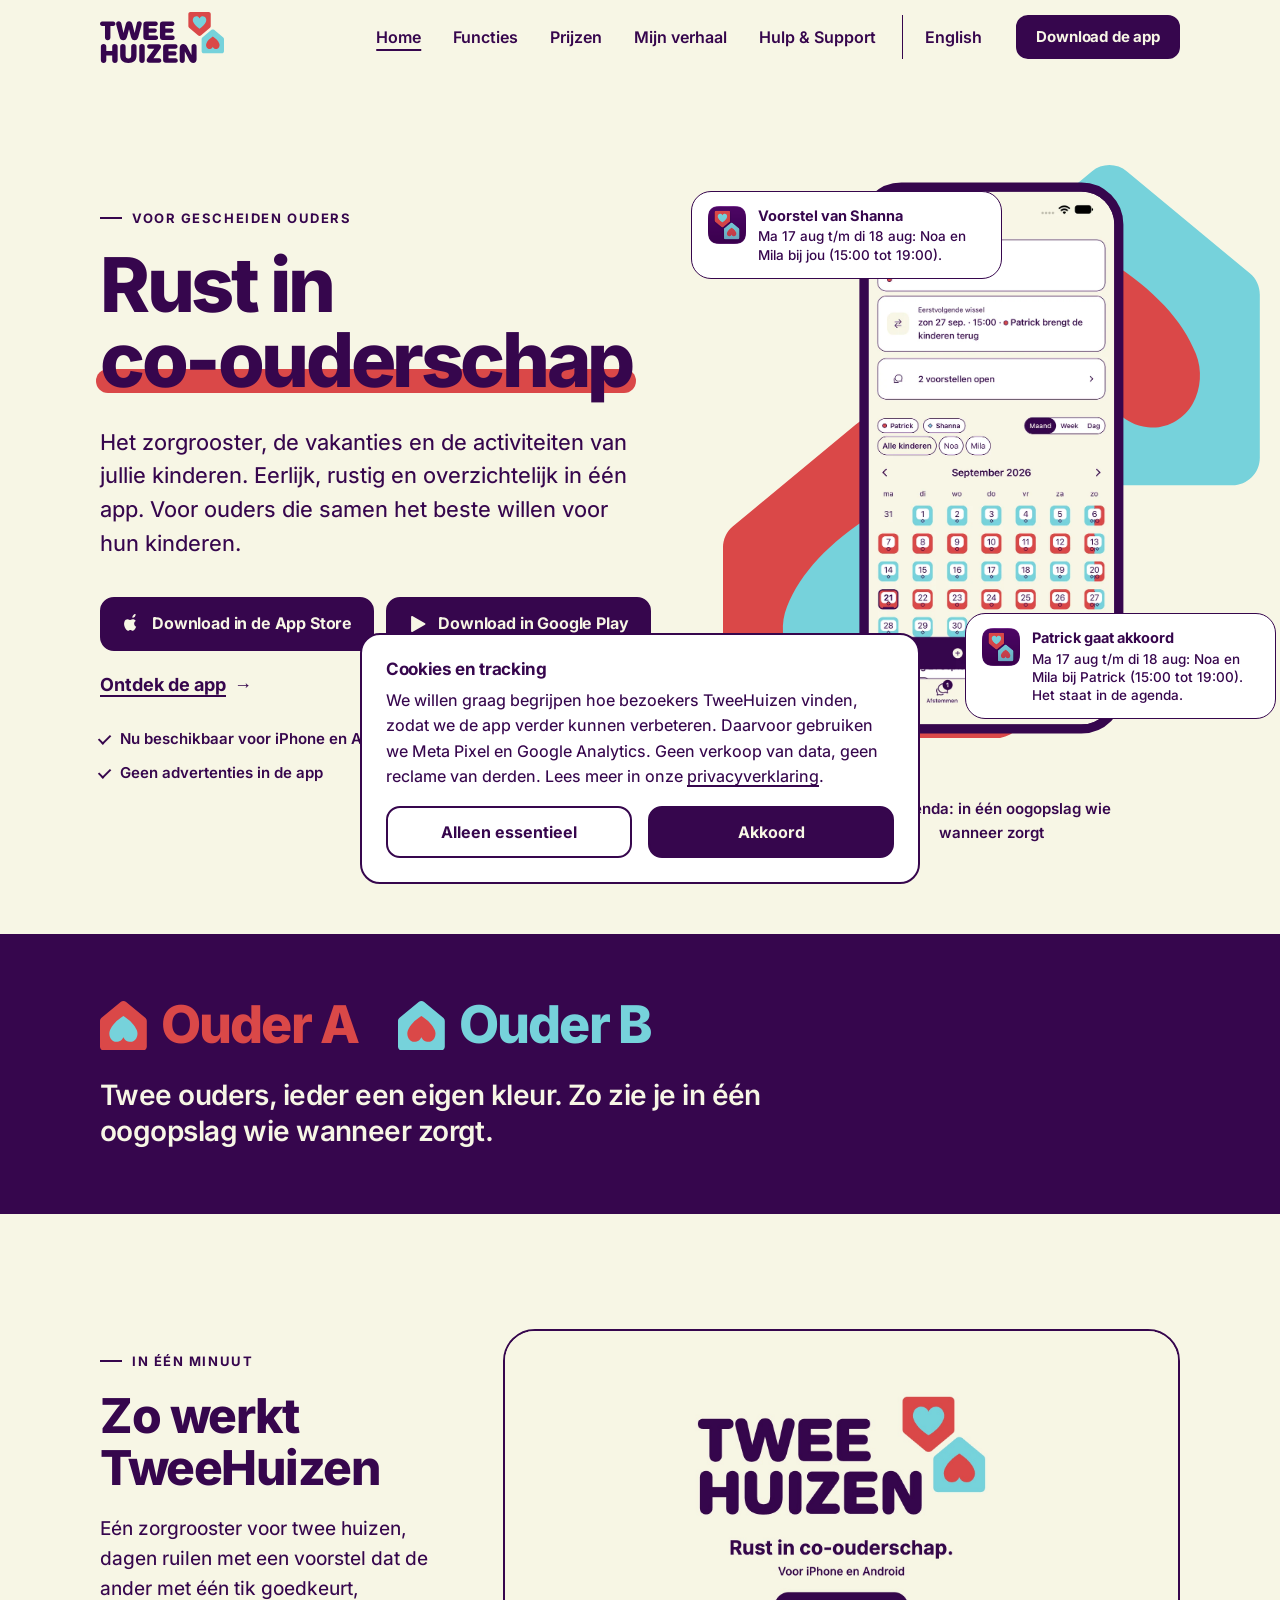
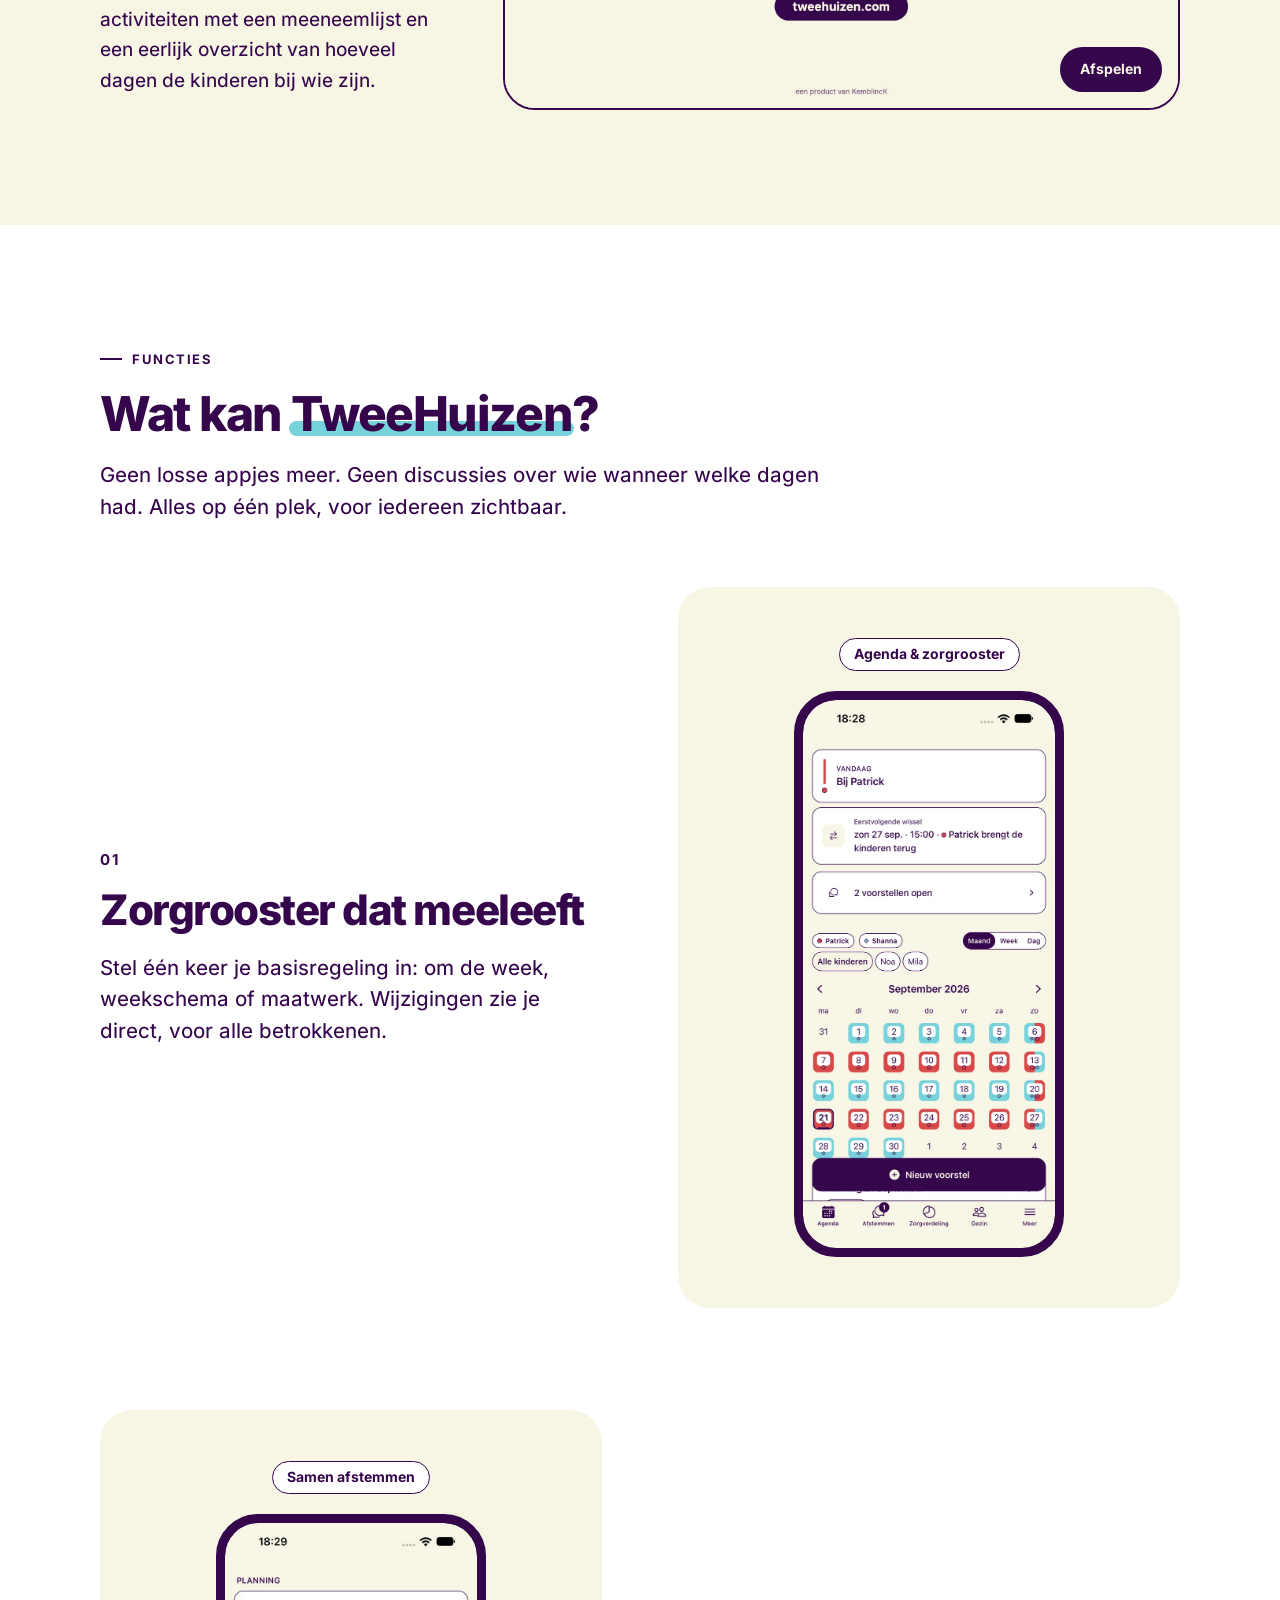
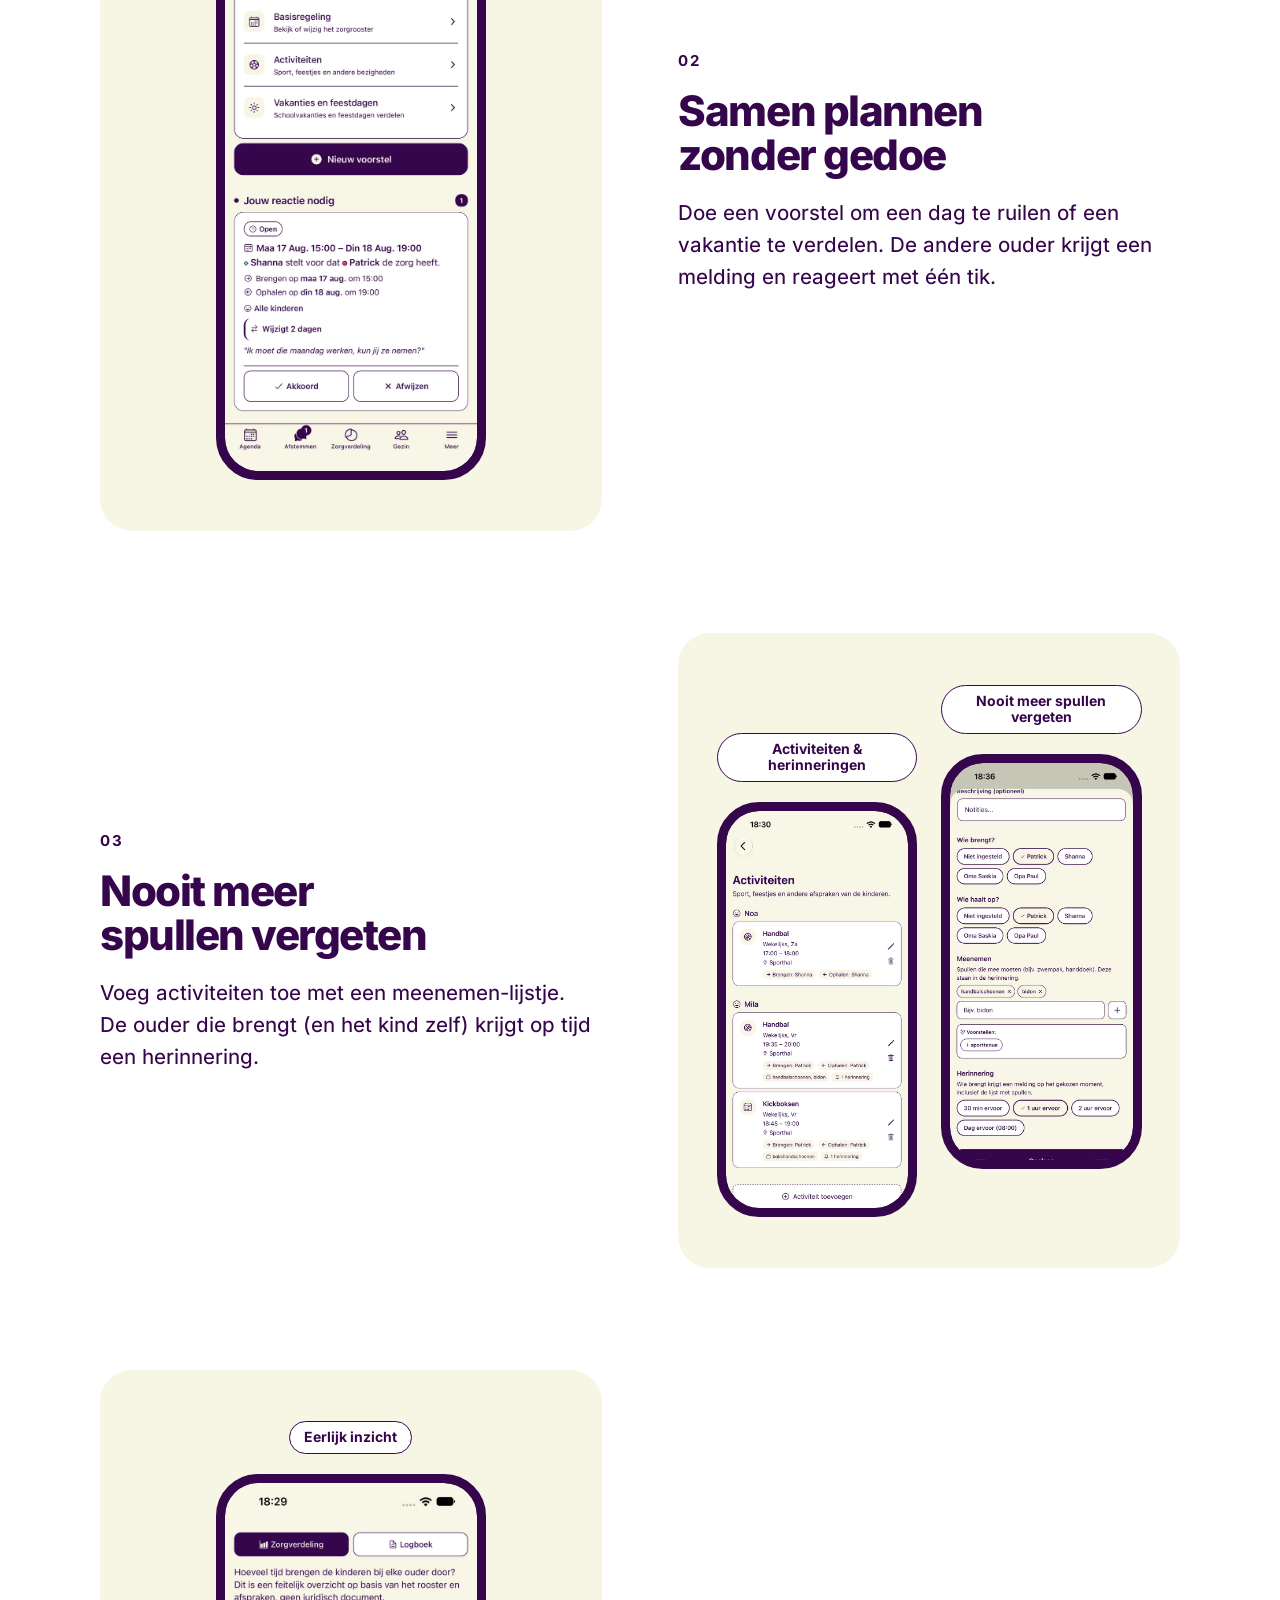
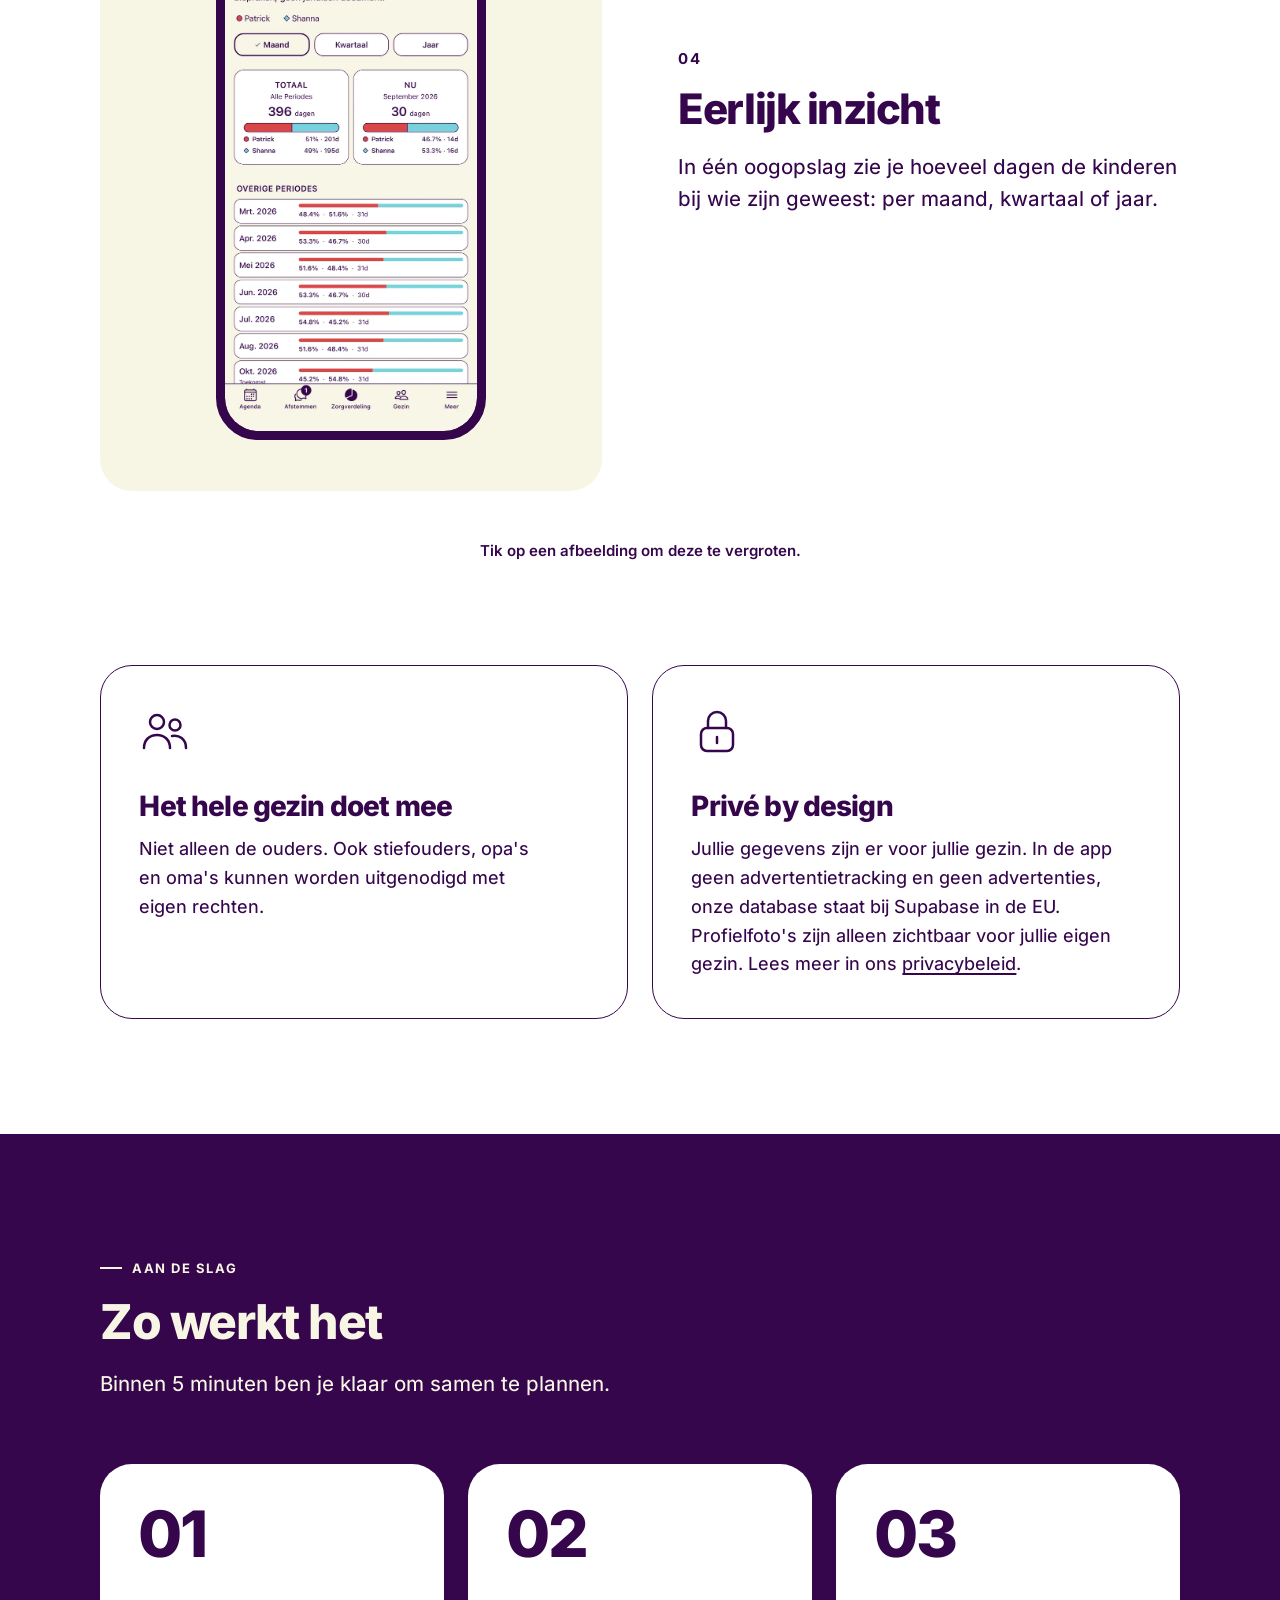
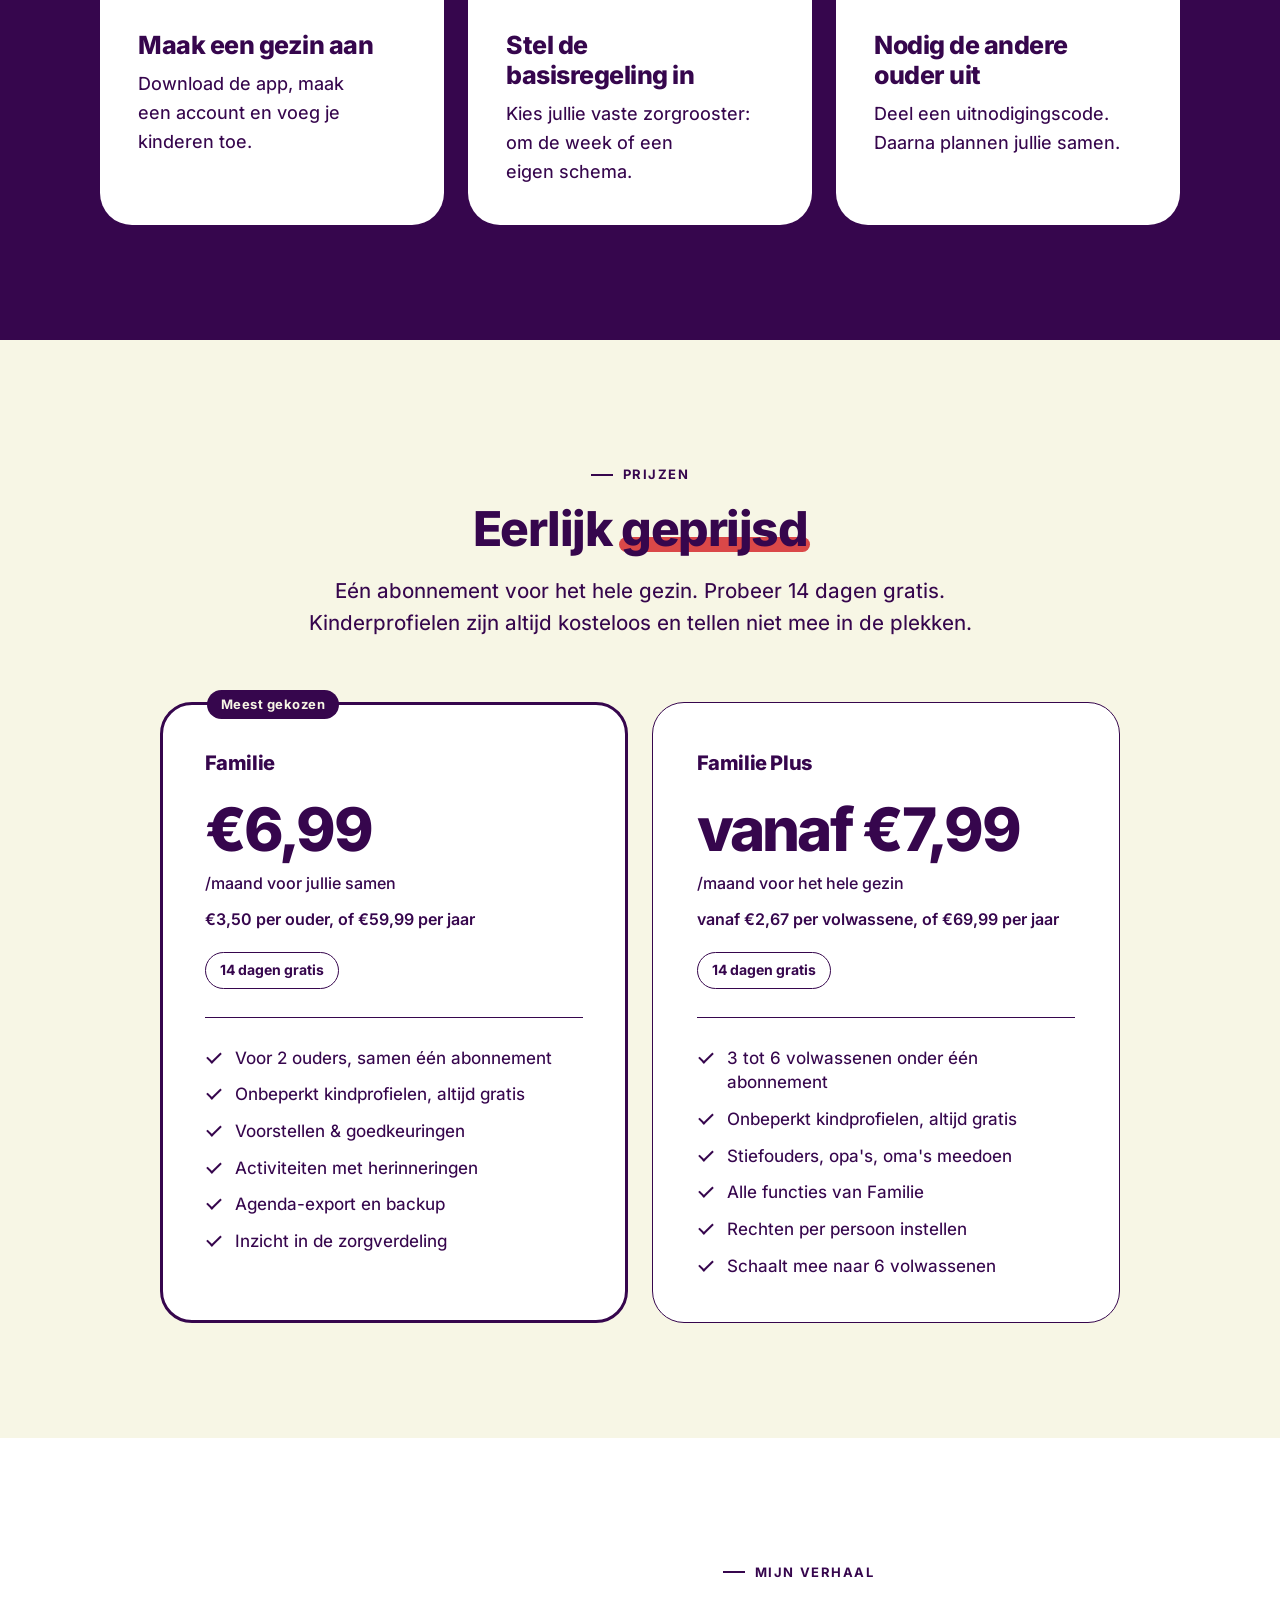
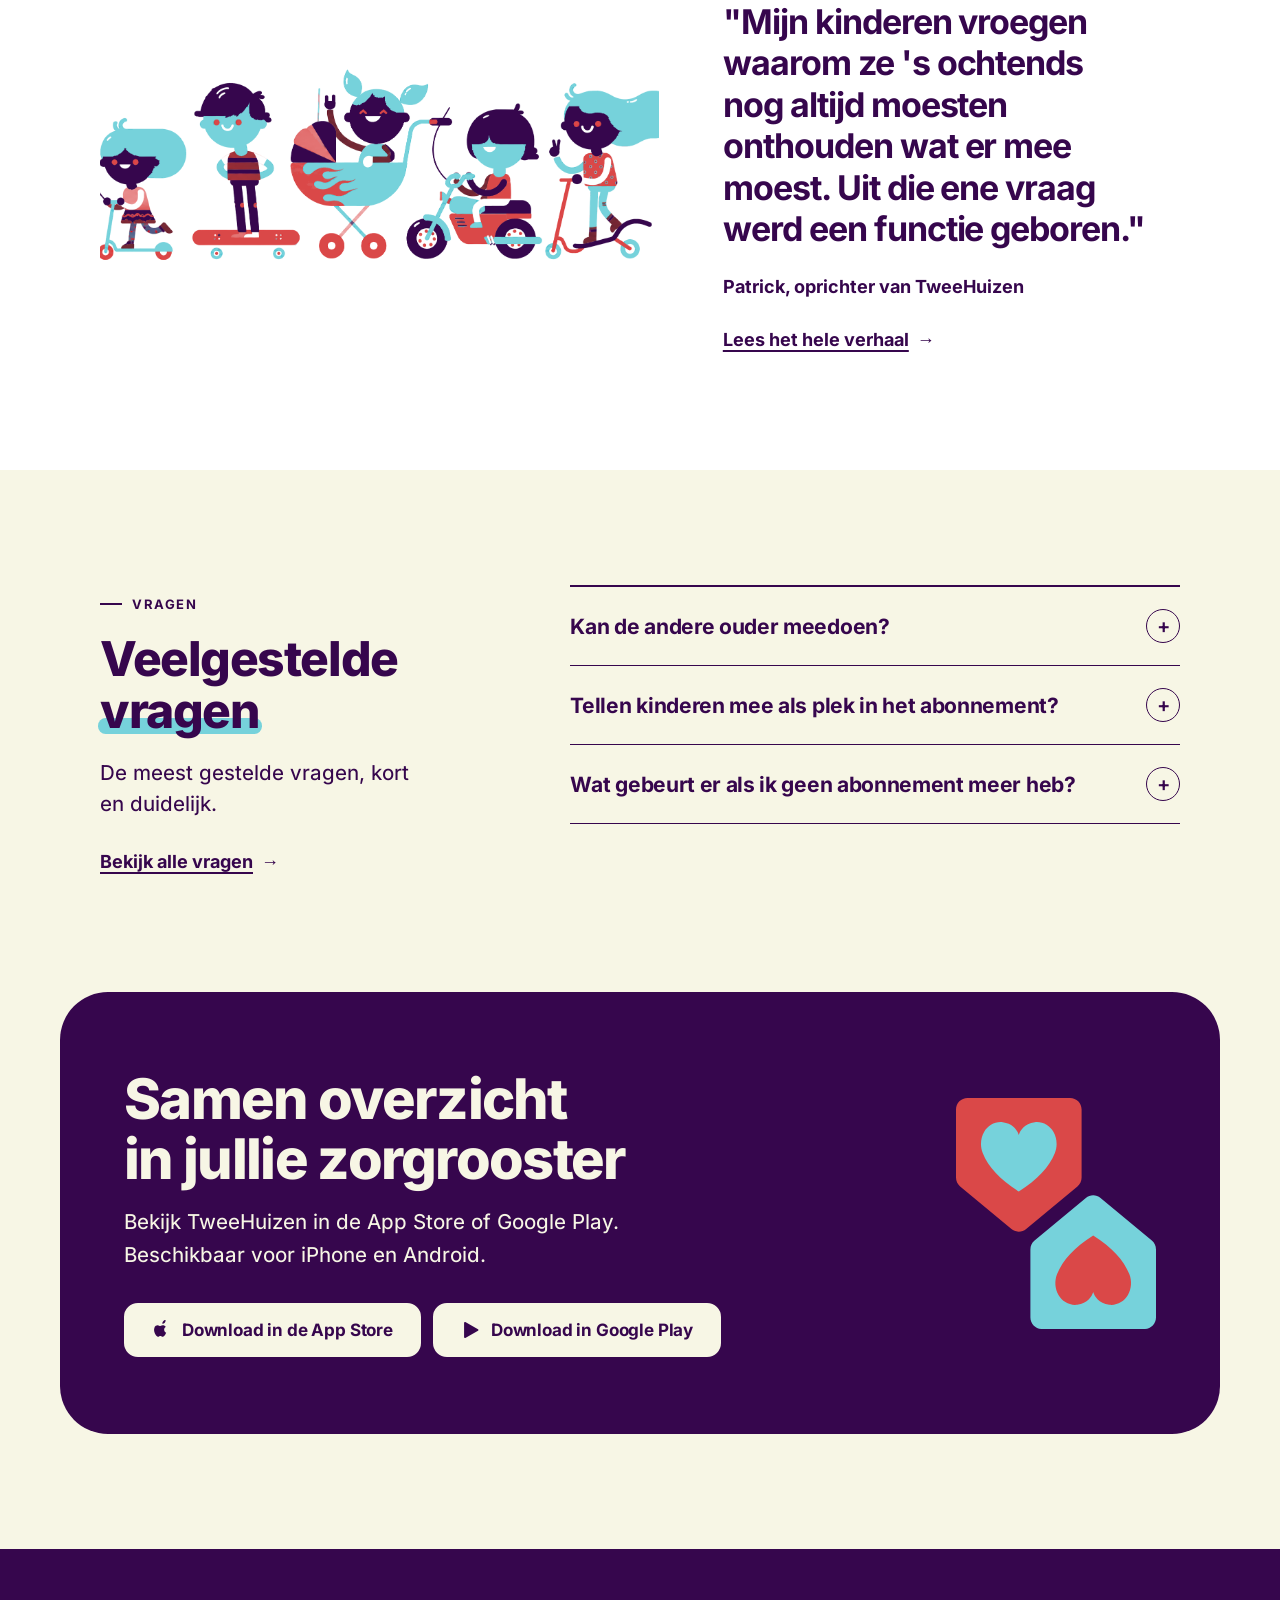
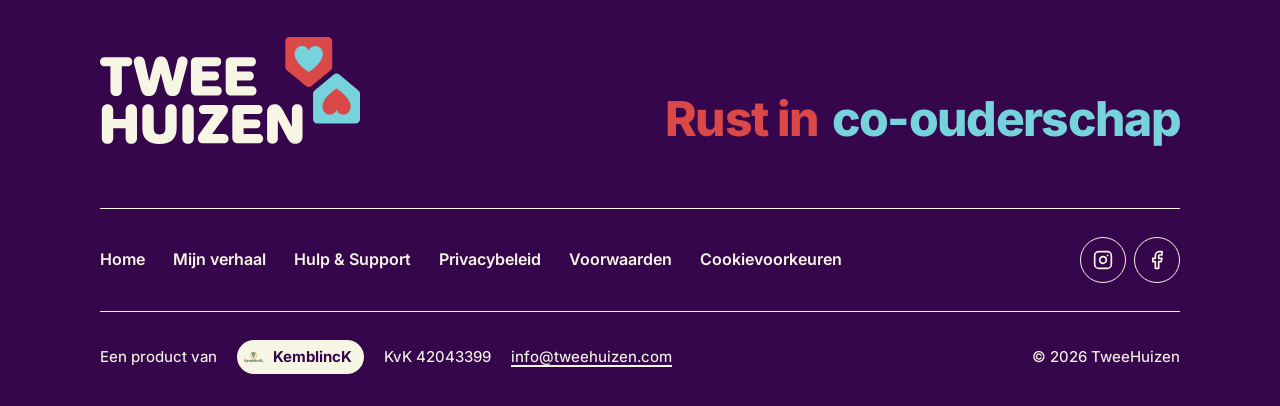
==== commit b3753074: "Functieblokken: de telefoon staat helemaal in beeld De telefoons bij de vier functies liepen aan de " ====
--- a/index.html
+++ b/index.html
@@ -95,7 +95,7 @@
 </script>
 <link rel="preload" href="assets/fonts/inter-latin-wght-normal.woff2" as="font" type="font/woff2" crossorigin>
 <script>(function(d){d.classList.add('js');setTimeout(function(){if(!window.thKlaar)d.classList.remove('js');},4000);})(document.documentElement);</script>
-<link rel="stylesheet" href="assets/stijl-v3.css?v=1">
+<link rel="stylesheet" href="assets/stijl-v3.css?v=2">
 </head>
 <body>
 
--- a/assets/stijl-v3.css
+++ b/assets/stijl-v3.css
@@ -35,8 +35,9 @@
   --ouder-b: var(--merk-aqua);
   --overlay: rgba(54, 6, 77, 0.55);
 
-  /* Eén plek voor het lettertype. Inter is dezelfde neutrale keuze als in de uitlegfilm;
-     valt het besluit A, B of C, dan veranderen alleen deze twee regels. */
+  /* Eén plek voor het lettertype. Besluit Patrick, 19 november 2026: keuze B, een vrij
+     lettertype overal. Dat is Inter (OFL), hetzelfde als in de uitlegfilm. Elza Round uit het
+     logo wordt niet aangeschaft. */
   --letter-kop: "Inter", -apple-system, BlinkMacSystemFont, "Segoe UI", Roboto, sans-serif;
   --letter-tekst: "Inter", -apple-system, BlinkMacSystemFont, "Segoe UI", Roboto, sans-serif;
 
@@ -441,18 +442,16 @@
 .rij-beeld {
   position: relative;
   display: flex;
-  align-items: flex-end;
+  align-items: flex-start;
   justify-content: center;
   gap: clamp(12px, 2vw, 24px);
   background: var(--achtergrond);
   border-radius: var(--rond-xl);
-  padding: clamp(28px, 4vw, 56px) clamp(20px, 3vw, 40px) 0;
-  overflow: hidden;
+  /* De telefoon staat er helemaal op, met ruimte eronder (wens Patrick, 19 november). */
+  padding: clamp(28px, 4vw, 56px) clamp(20px, 3vw, 40px);
 }
 .shot { margin: 0; width: min(100%, 270px); display: flex; flex-direction: column; }
-.shot-btn { display: block; padding: 0; border: 0; background: none; cursor: zoom-in; text-decoration: none; border-radius: clamp(28px, 3.4vw, 42px) clamp(28px, 3.4vw, 42px) 0 0; }
-.shot .device { border-bottom-width: 0; border-bottom-left-radius: 0; border-bottom-right-radius: 0; }
-.shot .device img { border-bottom-left-radius: 0; border-bottom-right-radius: 0; }
+.shot-btn { display: block; padding: 0; border: 0; background: none; cursor: zoom-in; text-decoration: none; border-radius: clamp(28px, 3.4vw, 42px); }
 .shot-btn:focus-visible { outline: 3px solid var(--merk-aqua); outline-offset: -5px; }
 .shot figcaption {
   order: -1;
@@ -468,7 +467,7 @@
   text-align: center;
 }
 .rij-beeld.duo .shot { width: min(48%, 230px); }
-.rij-beeld.duo .shot:first-child { transform: translateY(40px); }
+.rij-beeld.duo .shot:first-child { margin-top: clamp(24px, 4vw, 48px); }
 .beeld-tip { margin: clamp(32px, 4vw, 48px) 0 0; font-size: 15px; font-weight: 600; text-align: center; }
 
 .features-grid { display: grid; grid-template-columns: repeat(2, minmax(0, 1fr)); gap: 24px; margin-top: clamp(56px, 8vw, 112px); }
